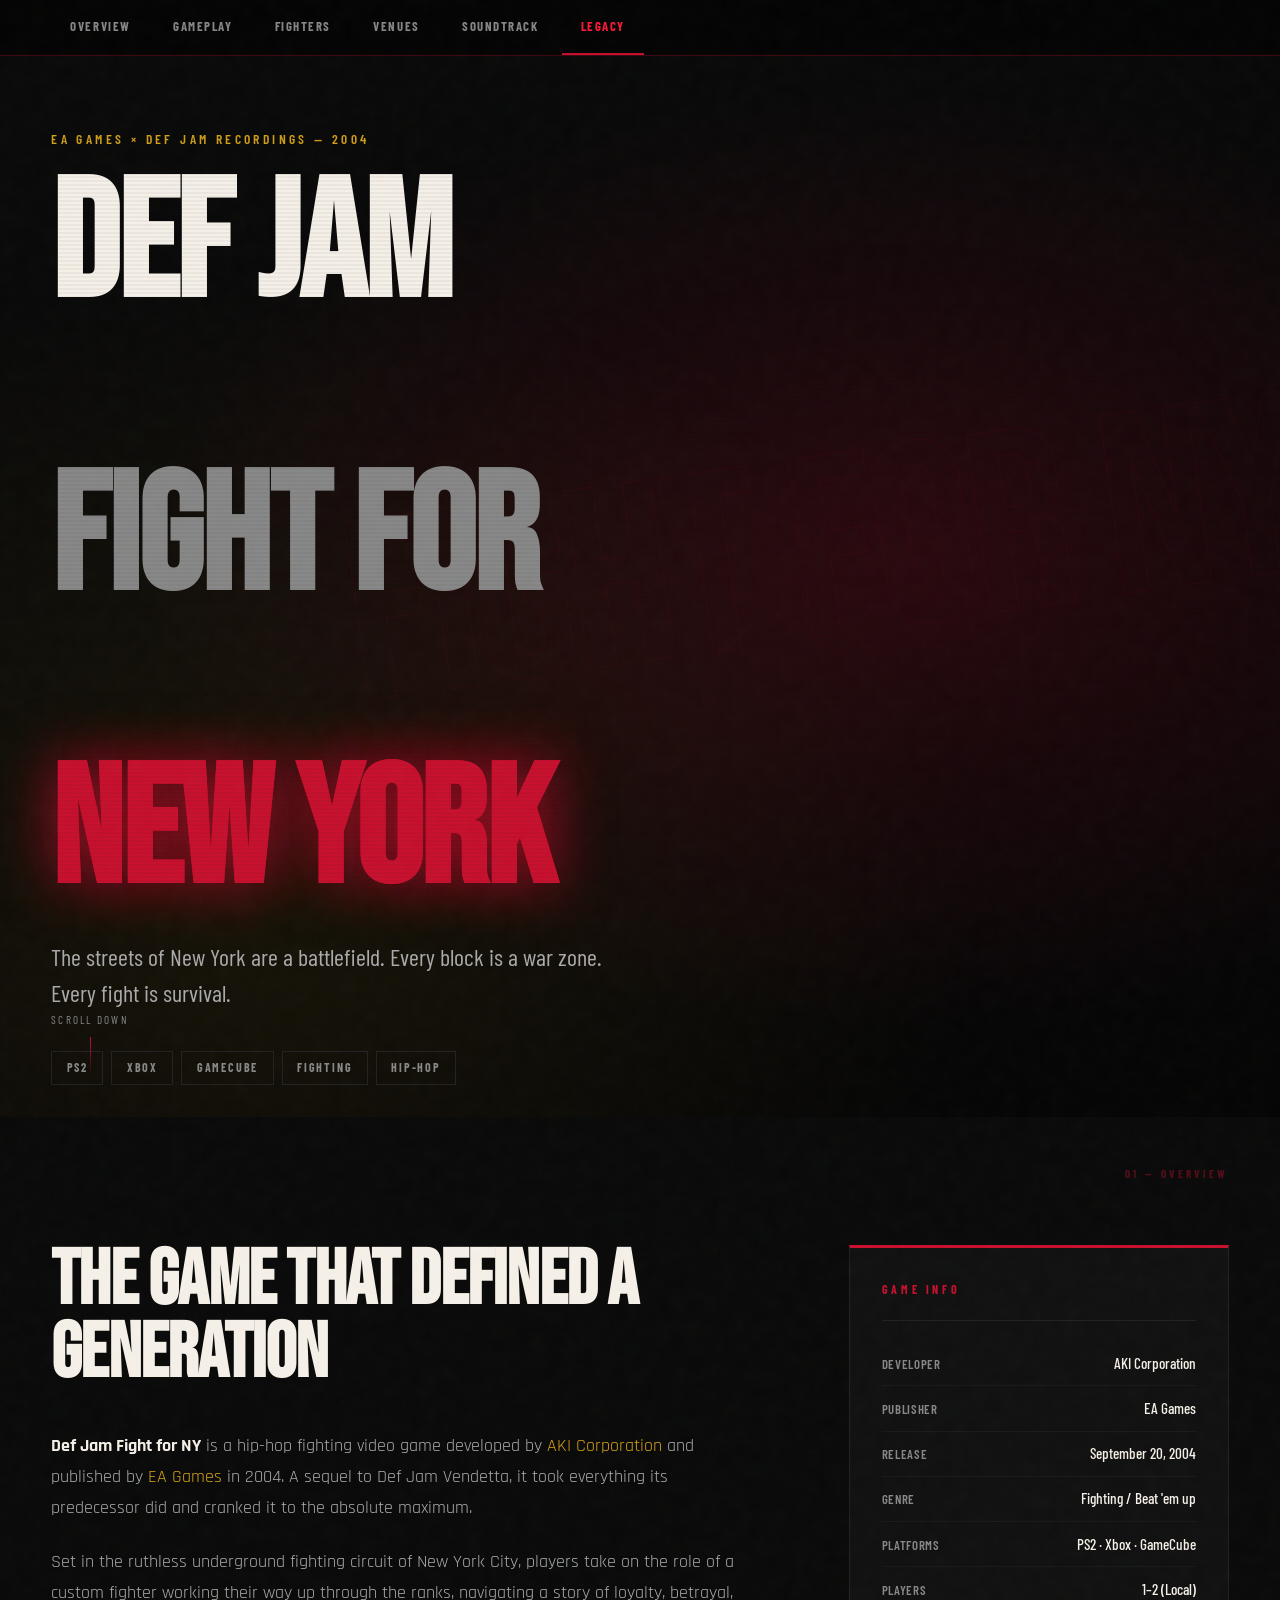
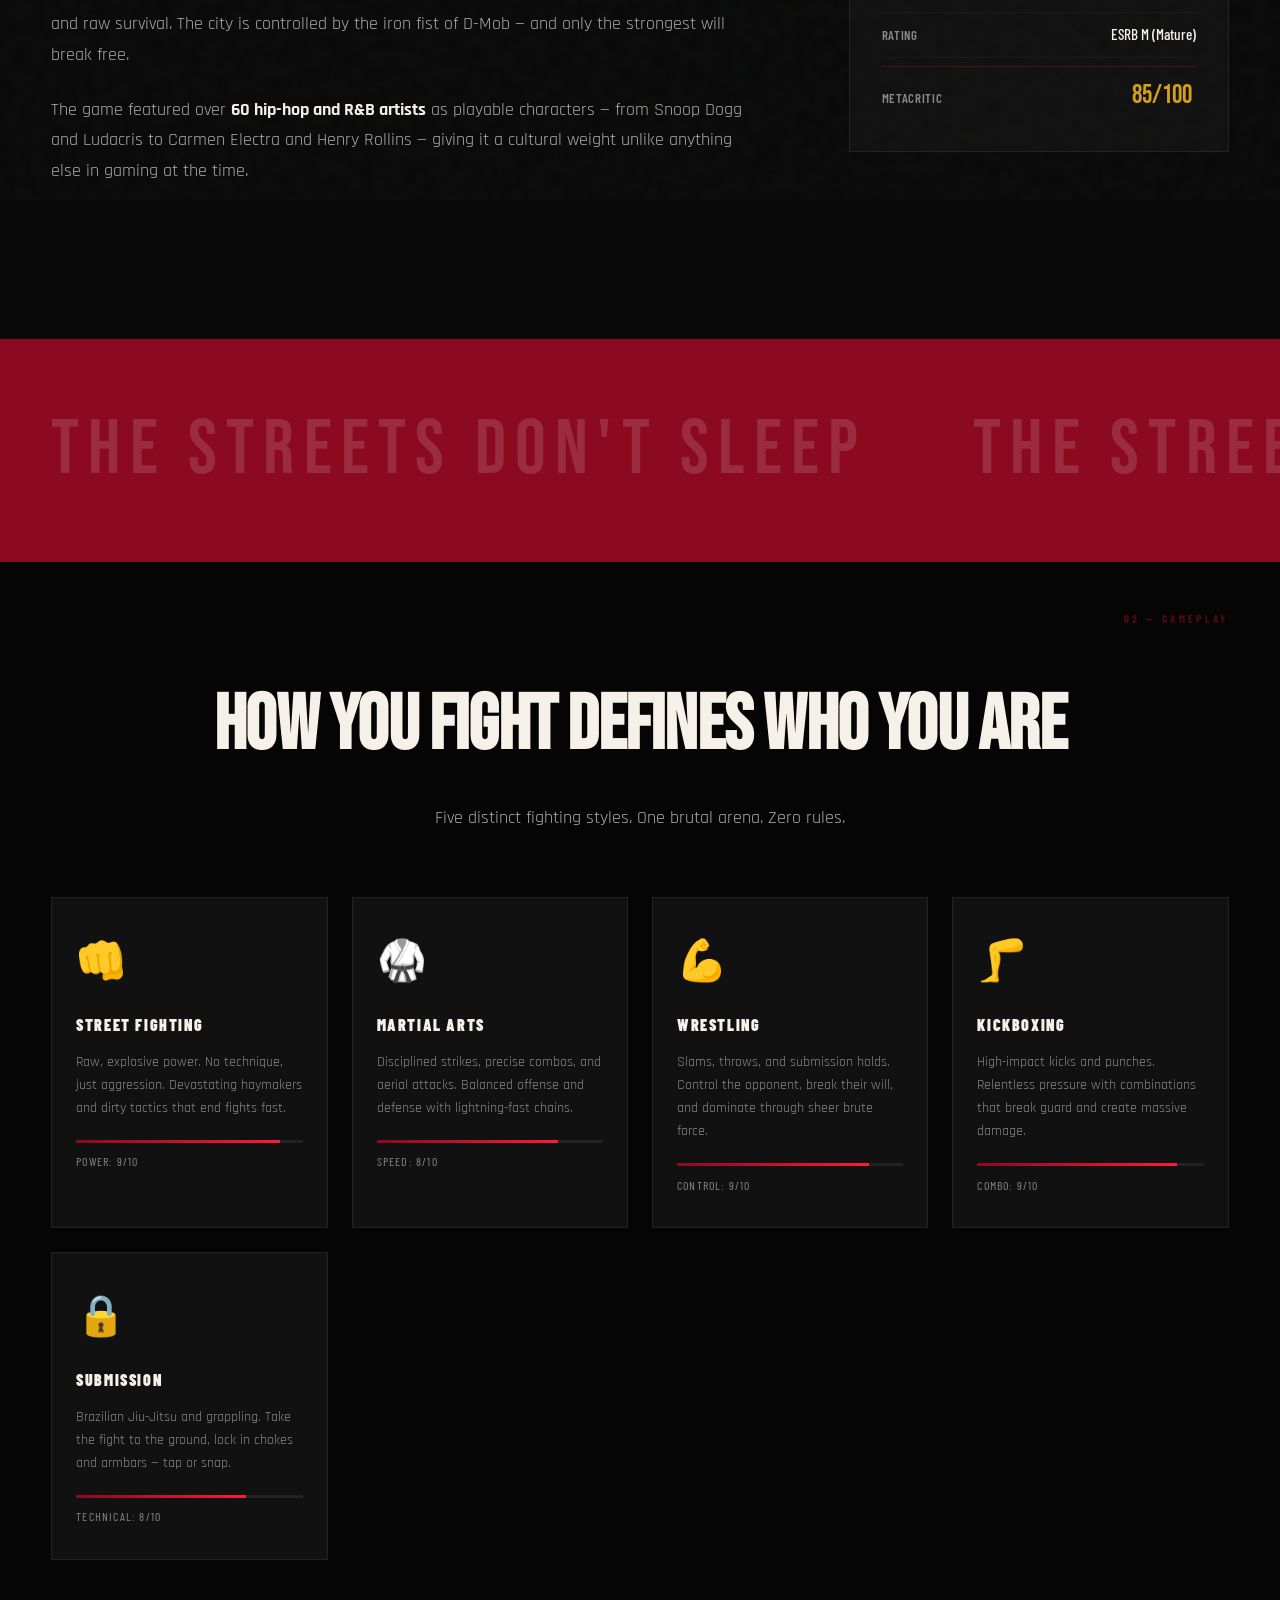
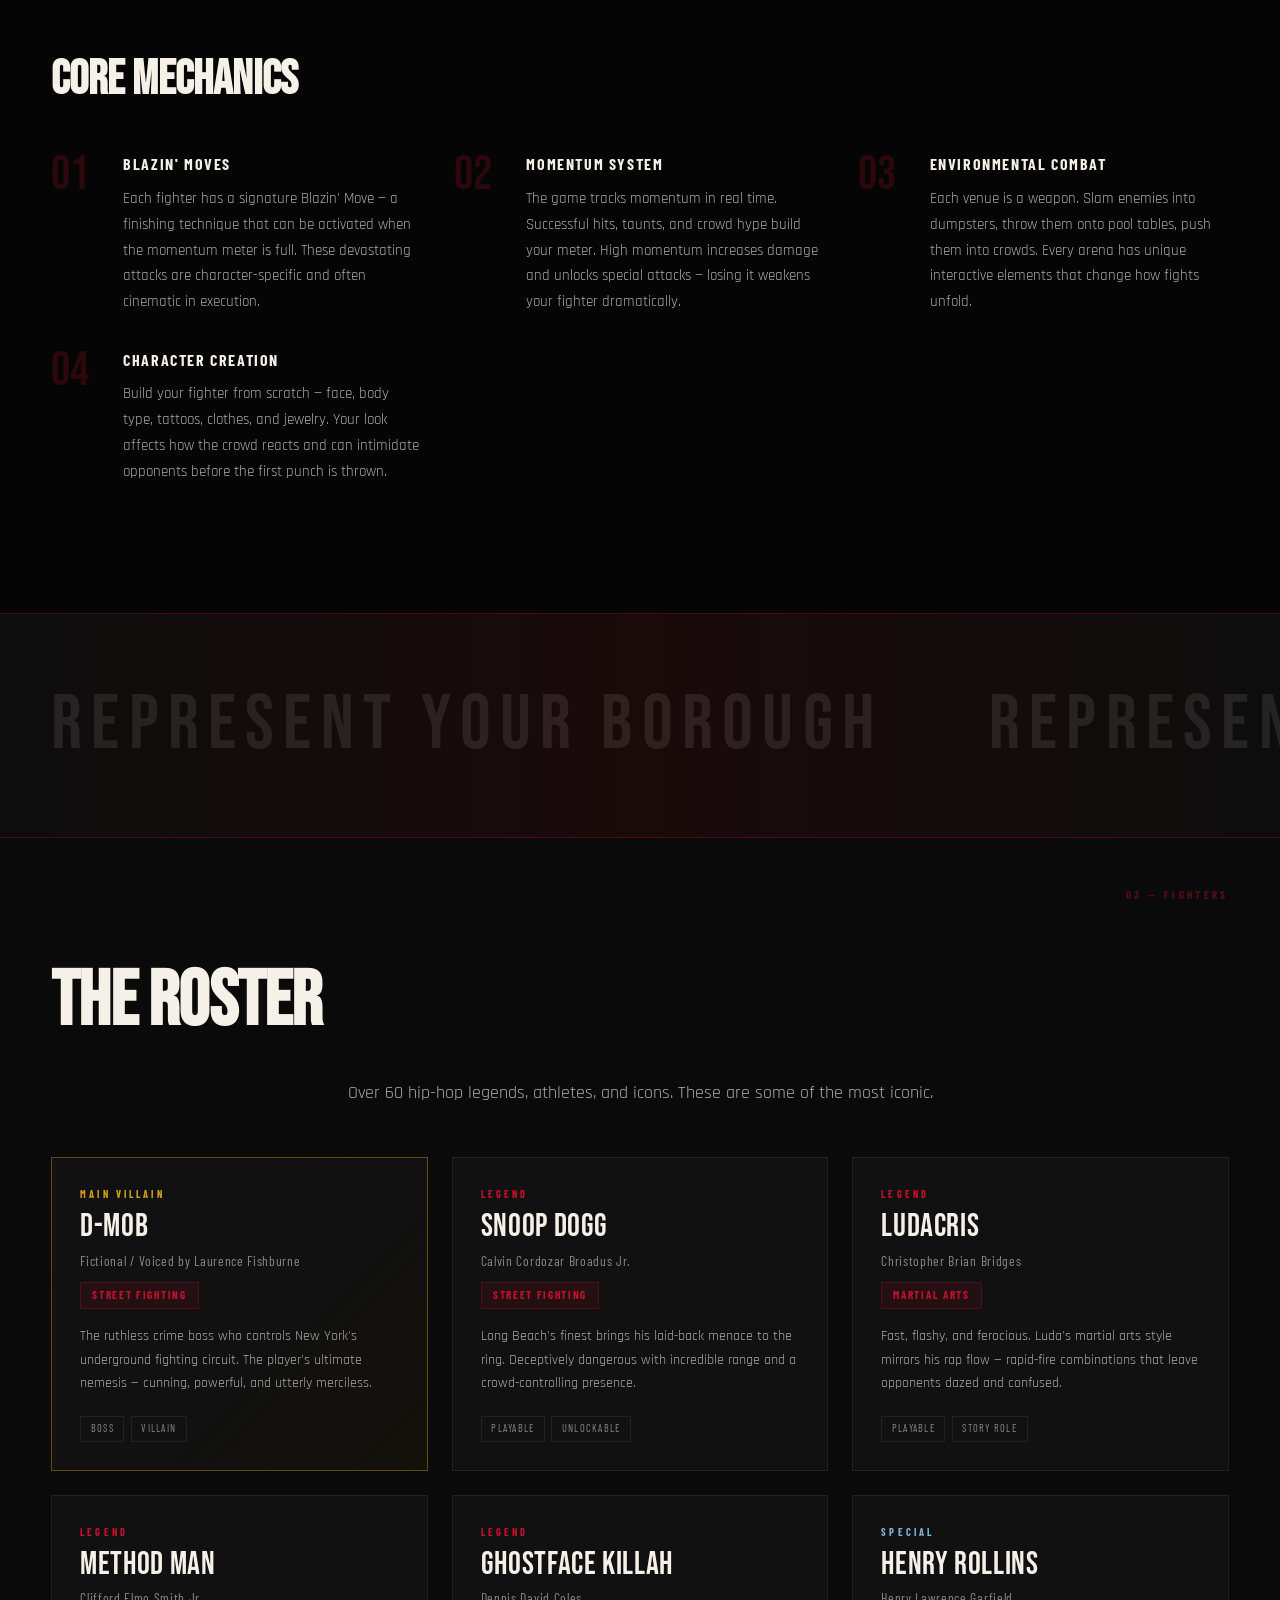
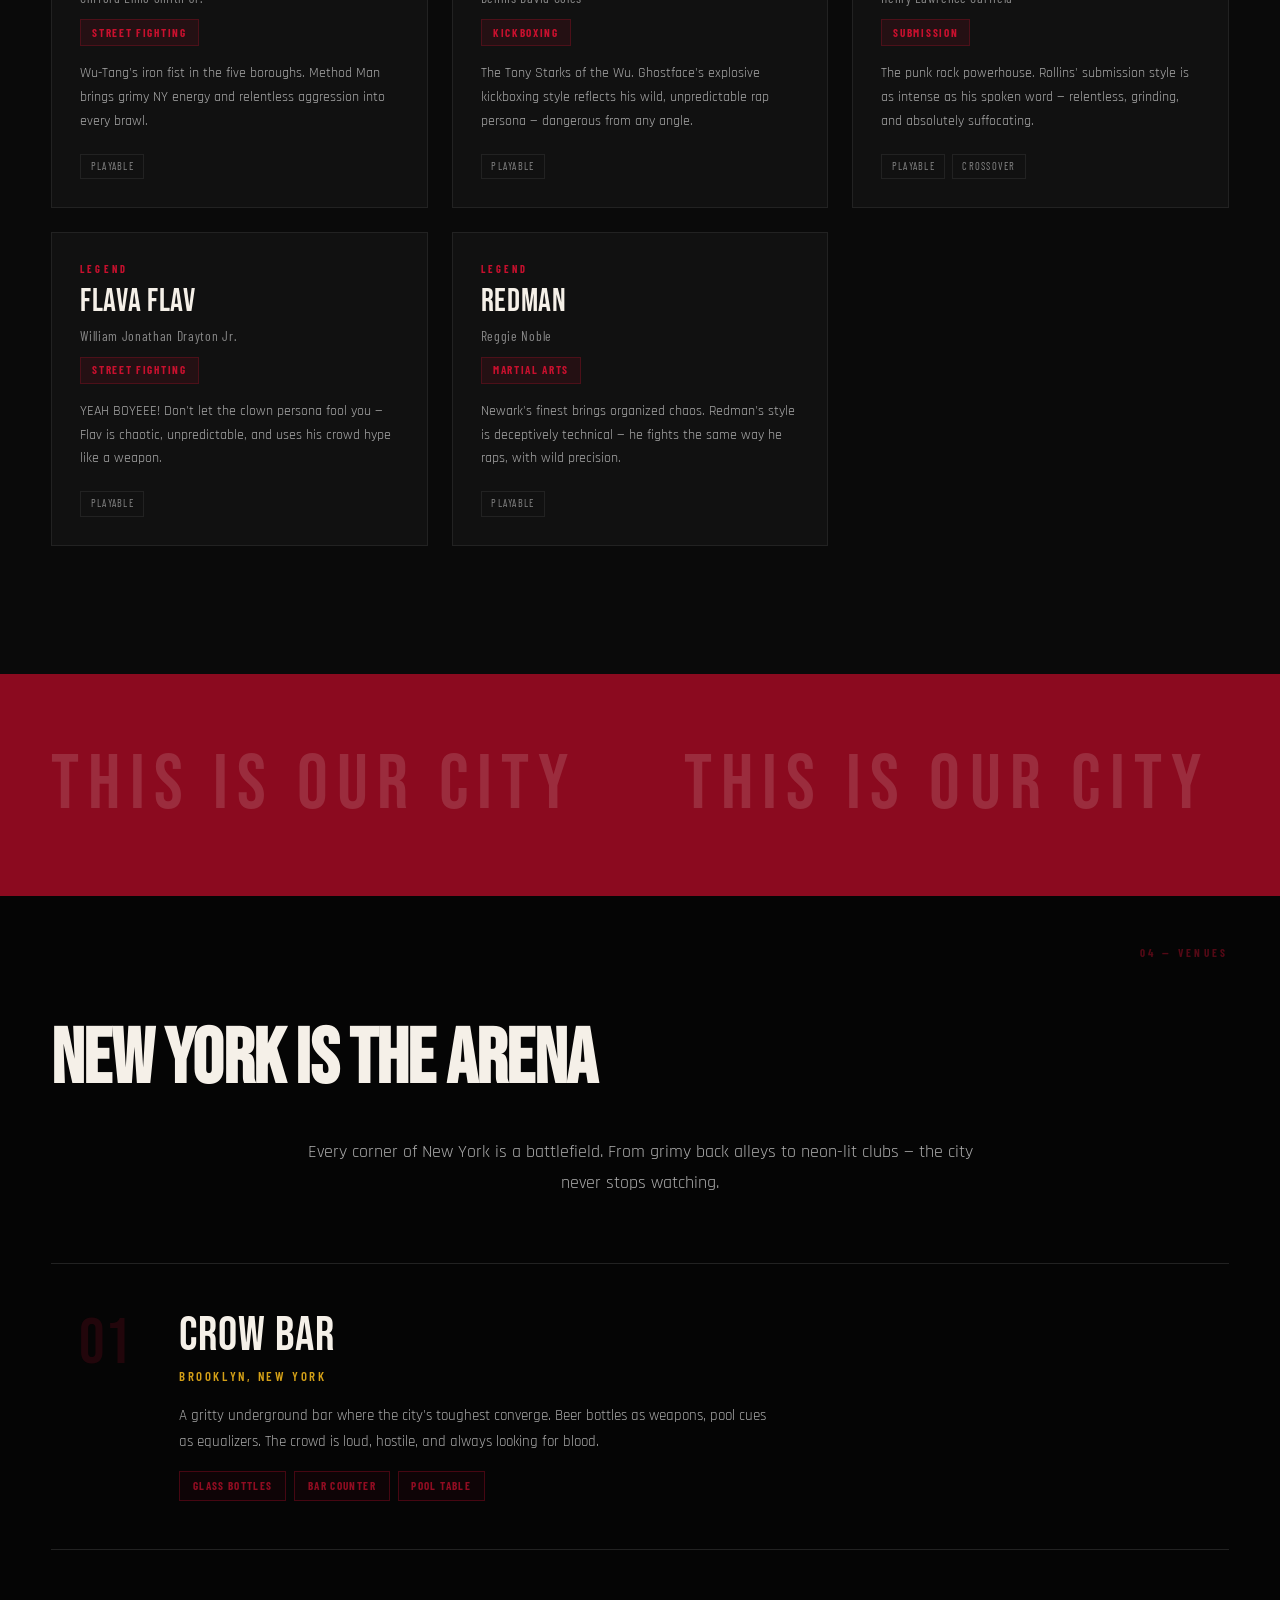
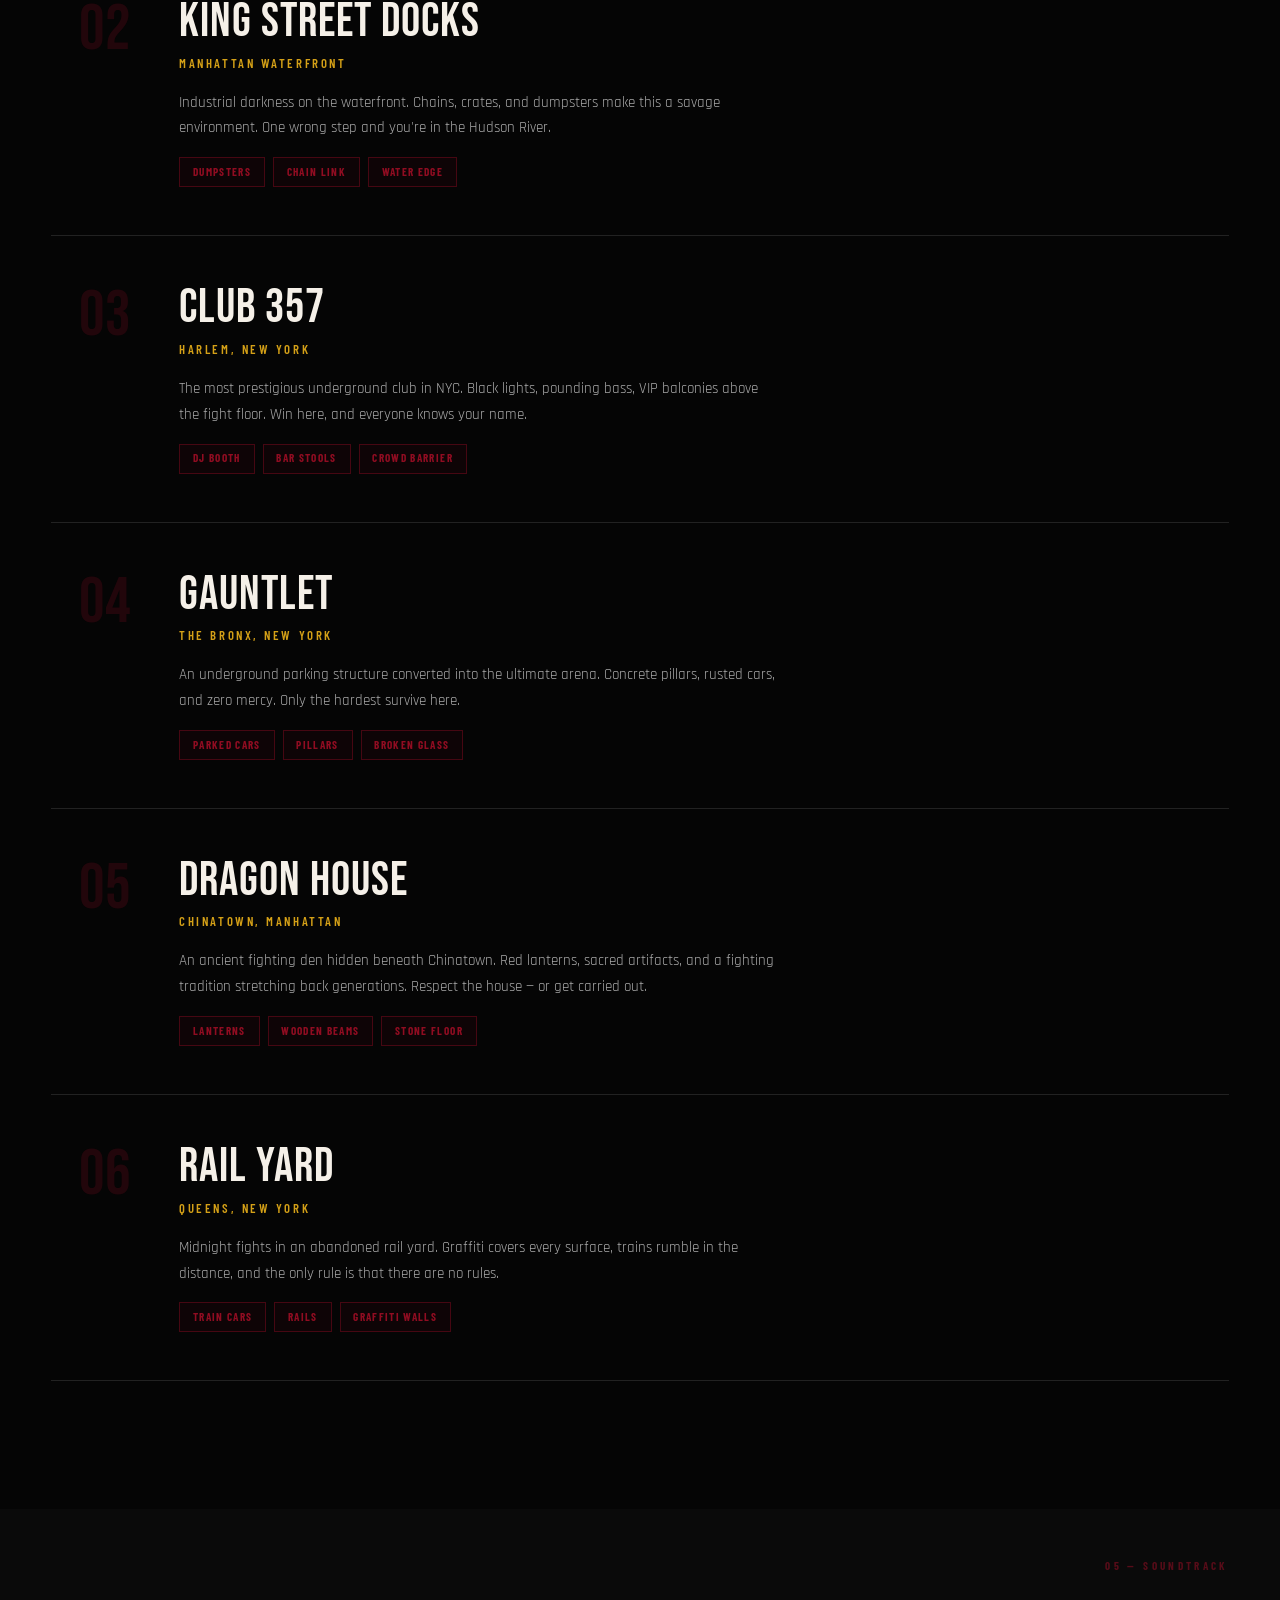
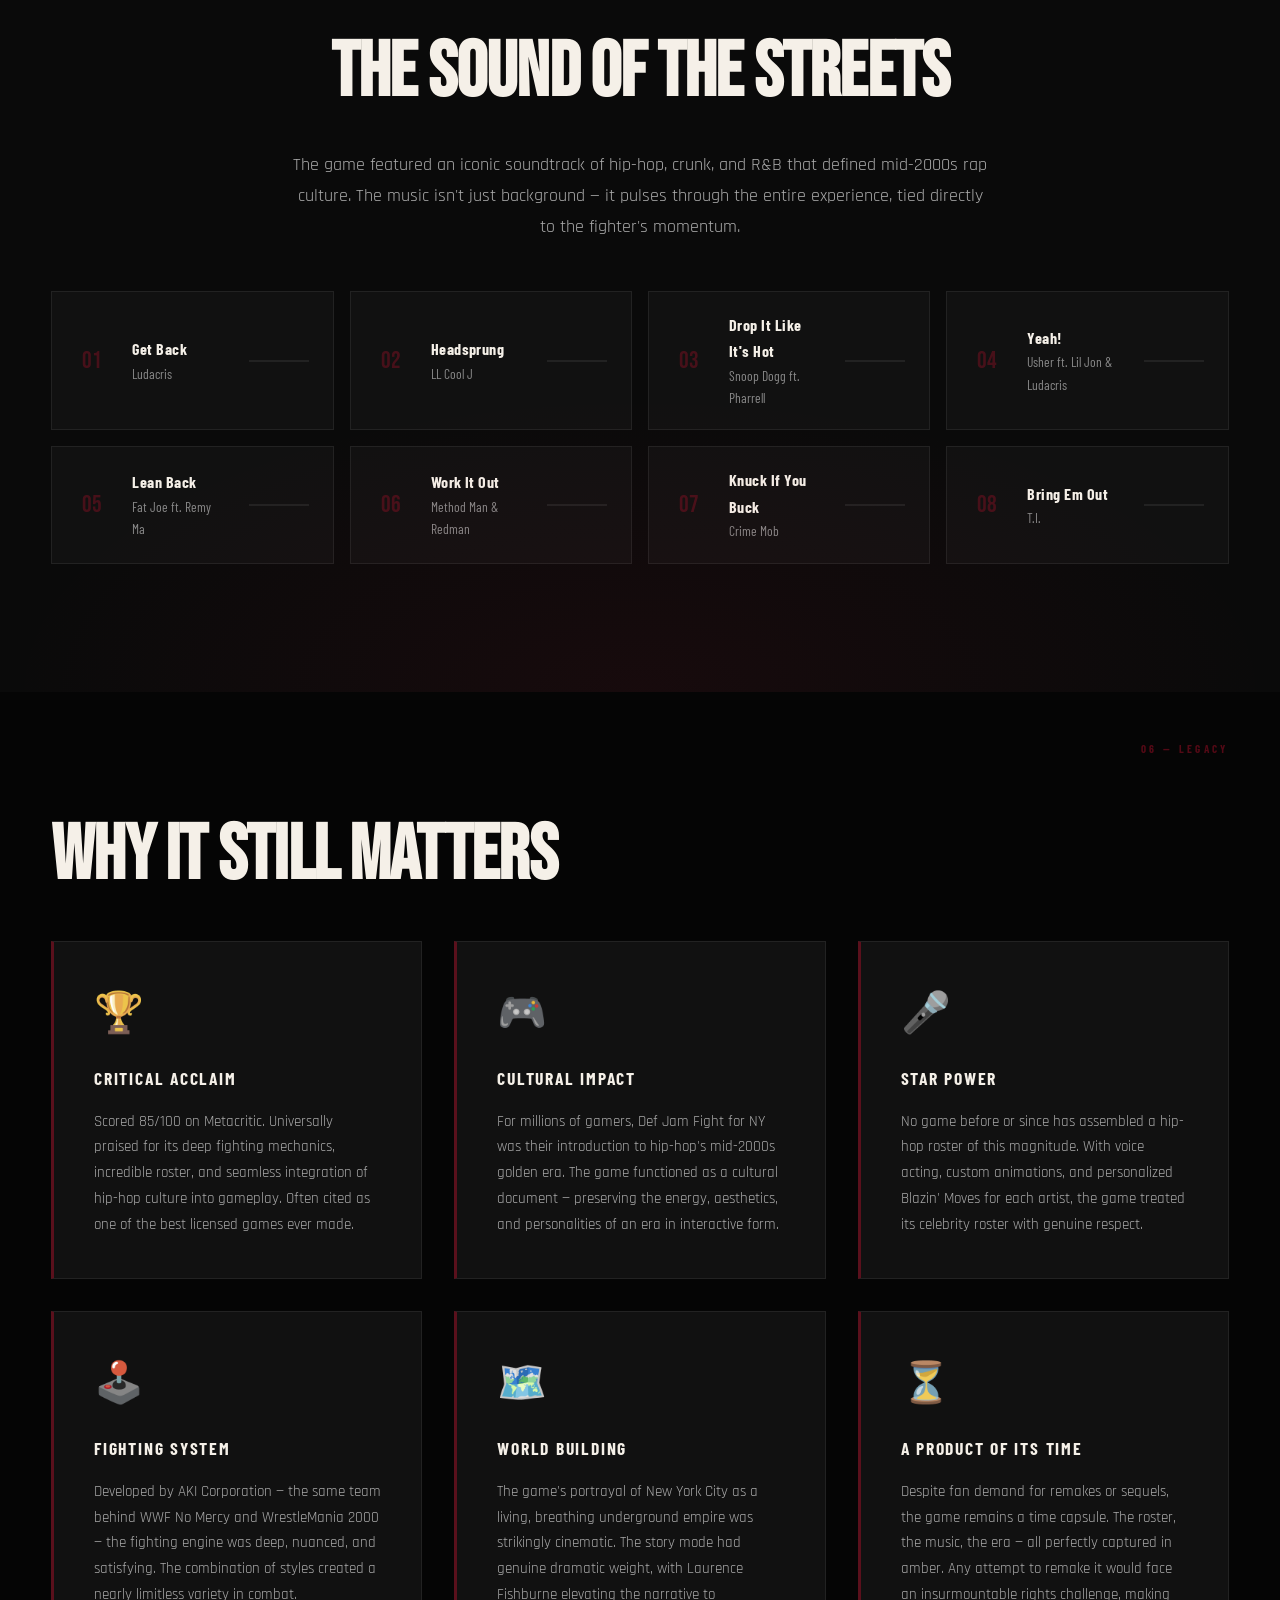
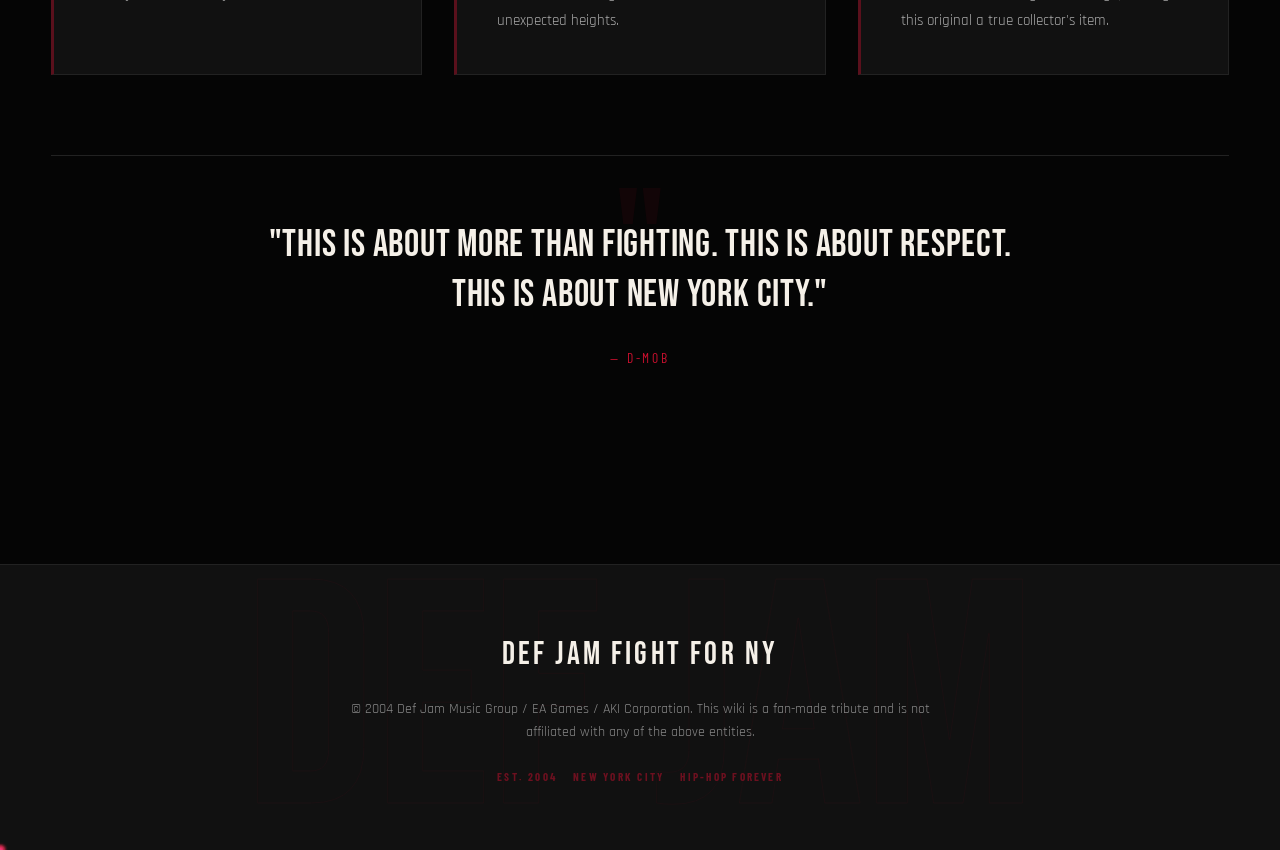
==== defjam-wiki/index.html @ baf563b0 "First Edition" ====
<!DOCTYPE html>
<html lang="en">
<head>
  <meta charset="UTF-8" />
  <meta name="viewport" content="width=device-width, initial-scale=1.0"/>
  <title>DEF JAM FIGHT FOR NY — WIKI</title>
  <link rel="preconnect" href="https://fonts.googleapis.com">
  <link href="https://fonts.googleapis.com/css2?family=Bebas+Neue&family=Barlow+Condensed:wght@400;600;700;900&family=Rajdhani:wght@400;500;600;700&display=swap" rel="stylesheet">
  <link rel="stylesheet" href="css/style.css" />
  <link rel="stylesheet" href="css/animations.css" />
</head>
<body>

  <!-- SCANLINES OVERLAY -->
  <div class="scanlines"></div>
  <!-- NOISE OVERLAY -->
  <div class="noise"></div>

  <!-- HEADER -->
  <header class="site-header">
    <div class="header-bg">
      <div class="header-graffiti">FIGHT FOR NY</div>
    </div>
    <nav class="nav-bar">
      <ul>
        <li><a href="#overview" class="nav-link">Overview</a></li>
        <li><a href="#gameplay" class="nav-link">Gameplay</a></li>
        <li><a href="#fighters" class="nav-link">Fighters</a></li>
        <li><a href="#venues" class="nav-link">Venues</a></li>
        <li><a href="#soundtrack" class="nav-link">Soundtrack</a></li>
        <li><a href="#legacy" class="nav-link">Legacy</a></li>
      </ul>
    </nav>
    <div class="hero-content">
      <div class="hero-eyebrow reveal-up">EA GAMES × DEF JAM RECORDINGS — 2004</div>
      <h1 class="hero-title reveal-up delay-1">
        <span class="title-def">DEF JAM</span><br>
        <span class="title-fight">FIGHT FOR</span><br>
        <span class="title-ny glitch" data-text="NEW YORK">NEW YORK</span>
      </h1>
      <p class="hero-sub reveal-up delay-2">The streets of New York are a battlefield. Every block is a war zone. Every fight is survival.</p>
      <div class="hero-tags reveal-up delay-3">
        <span class="tag">PS2</span>
        <span class="tag">XBOX</span>
        <span class="tag">GAMECUBE</span>
        <span class="tag">FIGHTING</span>
        <span class="tag">HIP-HOP</span>
      </div>
    </div>
    <div class="hero-scroll-hint">
      <span>SCROLL DOWN</span>
      <div class="scroll-arrow"></div>
    </div>
  </header>

  <main>

    <!-- OVERVIEW -->
    <section id="overview" class="section section-overview">
      <div class="section-label">01 — OVERVIEW</div>
      <div class="container">
        <div class="overview-grid">
          <div class="overview-text">
            <h2 class="section-title reveal-left">The Game That Defined a Generation</h2>
            <p class="body-text reveal-left delay-1">
              <strong>Def Jam Fight for NY</strong> is a hip-hop fighting video game developed by <em>AKI Corporation</em> and published by <em>EA Games</em> in 2004. A sequel to Def Jam Vendetta, it took everything its predecessor did and cranked it to the absolute maximum.
            </p>
            <p class="body-text reveal-left delay-2">
              Set in the ruthless underground fighting circuit of New York City, players take on the role of a custom fighter working their way up through the ranks, navigating a story of loyalty, betrayal, and raw survival. The city is controlled by the iron fist of D-Mob — and only the strongest will break free.
            </p>
            <p class="body-text reveal-left delay-3">
              The game featured over <strong>60 hip-hop and R&B artists</strong> as playable characters — from Snoop Dogg and Ludacris to Carmen Electra and Henry Rollins — giving it a cultural weight unlike anything else in gaming at the time.
            </p>
          </div>
          <div class="overview-card reveal-right">
            <div class="info-card">
              <div class="card-header">GAME INFO</div>
              <div class="info-row"><span class="info-label">Developer</span><span class="info-value">AKI Corporation</span></div>
              <div class="info-row"><span class="info-label">Publisher</span><span class="info-value">EA Games</span></div>
              <div class="info-row"><span class="info-label">Release</span><span class="info-value">September 20, 2004</span></div>
              <div class="info-row"><span class="info-label">Genre</span><span class="info-value">Fighting / Beat 'em up</span></div>
              <div class="info-row"><span class="info-label">Platforms</span><span class="info-value">PS2 · Xbox · GameCube</span></div>
              <div class="info-row"><span class="info-label">Players</span><span class="info-value">1–2 (Local)</span></div>
              <div class="info-row"><span class="info-label">Rating</span><span class="info-value">ESRB M (Mature)</span></div>
              <div class="info-row highlight"><span class="info-label">Metacritic</span><span class="info-value score">85/100</span></div>
            </div>
          </div>
        </div>
      </div>
    </section>

    <!-- DIVIDER -->
    <div class="section-divider">
      <div class="divider-text">THE STREETS DON'T SLEEP</div>
    </div>

    <!-- GAMEPLAY -->
    <section id="gameplay" class="section section-gameplay">
      <div class="section-label">02 — GAMEPLAY</div>
      <div class="container">
        <h2 class="section-title centered reveal-up">How You Fight Defines Who You Are</h2>
        <p class="body-text centered reveal-up delay-1">Five distinct fighting styles. One brutal arena. Zero rules.</p>

        <div class="styles-grid">
          <div class="style-card reveal-up delay-1" data-style="street">
            <div class="style-icon">👊</div>
            <div class="style-name">STREET FIGHTING</div>
            <div class="style-desc">Raw, explosive power. No technique, just aggression. Devastating haymakers and dirty tactics that end fights fast.</div>
            <div class="style-bar"><div class="style-fill" style="--fill: 90%"></div></div>
            <div class="style-stat">Power: 9/10</div>
          </div>
          <div class="style-card reveal-up delay-2" data-style="martial">
            <div class="style-icon">🥋</div>
            <div class="style-name">MARTIAL ARTS</div>
            <div class="style-desc">Disciplined strikes, precise combos, and aerial attacks. Balanced offense and defense with lightning-fast chains.</div>
            <div class="style-bar"><div class="style-fill" style="--fill: 80%"></div></div>
            <div class="style-stat">Speed: 8/10</div>
          </div>
          <div class="style-card reveal-up delay-3" data-style="wrestling">
            <div class="style-icon">💪</div>
            <div class="style-name">WRESTLING</div>
            <div class="style-desc">Slams, throws, and submission holds. Control the opponent, break their will, and dominate through sheer brute force.</div>
            <div class="style-bar"><div class="style-fill" style="--fill: 85%"></div></div>
            <div class="style-stat">Control: 9/10</div>
          </div>
          <div class="style-card reveal-up delay-1" data-style="kickboxing">
            <div class="style-icon">🦵</div>
            <div class="style-name">KICKBOXING</div>
            <div class="style-desc">High-impact kicks and punches. Relentless pressure with combinations that break guard and create massive damage.</div>
            <div class="style-bar"><div class="style-fill" style="--fill: 88%"></div></div>
            <div class="style-stat">Combo: 9/10</div>
          </div>
          <div class="style-card reveal-up delay-2" data-style="submission">
            <div class="style-icon">🔒</div>
            <div class="style-name">SUBMISSION</div>
            <div class="style-desc">Brazilian Jiu-Jitsu and grappling. Take the fight to the ground, lock in chokes and armbars — tap or snap.</div>
            <div class="style-bar"><div class="style-fill" style="--fill: 75%"></div></div>
            <div class="style-stat">Technical: 8/10</div>
          </div>
        </div>

        <div class="gameplay-features">
          <h3 class="sub-title reveal-up">Core Mechanics</h3>
          <div class="features-grid">
            <div class="feature-item reveal-left delay-1">
              <div class="feature-num">01</div>
              <div class="feature-content">
                <div class="feature-title">BLAZIN' MOVES</div>
                <p>Each fighter has a signature Blazin' Move — a finishing technique that can be activated when the momentum meter is full. These devastating attacks are character-specific and often cinematic in execution.</p>
              </div>
            </div>
            <div class="feature-item reveal-left delay-2">
              <div class="feature-num">02</div>
              <div class="feature-content">
                <div class="feature-title">MOMENTUM SYSTEM</div>
                <p>The game tracks momentum in real time. Successful hits, taunts, and crowd hype build your meter. High momentum increases damage and unlocks special attacks — losing it weakens your fighter dramatically.</p>
              </div>
            </div>
            <div class="feature-item reveal-left delay-3">
              <div class="feature-num">03</div>
              <div class="feature-content">
                <div class="feature-title">ENVIRONMENTAL COMBAT</div>
                <p>Each venue is a weapon. Slam enemies into dumpsters, throw them onto pool tables, push them into crowds. Every arena has unique interactive elements that change how fights unfold.</p>
              </div>
            </div>
            <div class="feature-item reveal-left delay-1">
              <div class="feature-num">04</div>
              <div class="feature-content">
                <div class="feature-title">CHARACTER CREATION</div>
                <p>Build your fighter from scratch — face, body type, tattoos, clothes, and jewelry. Your look affects how the crowd reacts and can intimidate opponents before the first punch is thrown.</p>
              </div>
            </div>
          </div>
        </div>
      </div>
    </section>

    <!-- DIVIDER -->
    <div class="section-divider alt">
      <div class="divider-text">REPRESENT YOUR BOROUGH</div>
    </div>

    <!-- FIGHTERS -->
    <section id="fighters" class="section section-fighters">
      <div class="section-label">03 — FIGHTERS</div>
      <div class="container">
        <h2 class="section-title reveal-up">The Roster</h2>
        <p class="body-text centered reveal-up delay-1">Over 60 hip-hop legends, athletes, and icons. These are some of the most iconic.</p>

        <div class="fighters-grid">

          <div class="fighter-card reveal-up delay-1" data-tier="boss">
            <div class="fighter-rank">MAIN VILLAIN</div>
            <div class="fighter-name">D-MOB</div>
            <div class="fighter-real">Fictional / Voiced by Laurence Fishburne</div>
            <div class="fighter-style">Street Fighting</div>
            <p class="fighter-bio">The ruthless crime boss who controls New York's underground fighting circuit. The player's ultimate nemesis — cunning, powerful, and utterly merciless.</p>
            <div class="fighter-tags"><span>Boss</span><span>Villain</span></div>
          </div>

          <div class="fighter-card reveal-up delay-2" data-tier="legend">
            <div class="fighter-rank">LEGEND</div>
            <div class="fighter-name">SNOOP DOGG</div>
            <div class="fighter-real">Calvin Cordozar Broadus Jr.</div>
            <div class="fighter-style">Street Fighting</div>
            <p class="fighter-bio">Long Beach's finest brings his laid-back menace to the ring. Deceptively dangerous with incredible range and a crowd-controlling presence.</p>
            <div class="fighter-tags"><span>Playable</span><span>Unlockable</span></div>
          </div>

          <div class="fighter-card reveal-up delay-3" data-tier="legend">
            <div class="fighter-rank">LEGEND</div>
            <div class="fighter-name">LUDACRIS</div>
            <div class="fighter-real">Christopher Brian Bridges</div>
            <div class="fighter-style">Martial Arts</div>
            <p class="fighter-bio">Fast, flashy, and ferocious. Luda's martial arts style mirrors his rap flow — rapid-fire combinations that leave opponents dazed and confused.</p>
            <div class="fighter-tags"><span>Playable</span><span>Story Role</span></div>
          </div>

          <div class="fighter-card reveal-up delay-1" data-tier="legend">
            <div class="fighter-rank">LEGEND</div>
            <div class="fighter-name">METHOD MAN</div>
            <div class="fighter-real">Clifford Elmo Smith Jr.</div>
            <div class="fighter-style">Street Fighting</div>
            <p class="fighter-bio">Wu-Tang's iron fist in the five boroughs. Method Man brings grimy NY energy and relentless aggression into every brawl.</p>
            <div class="fighter-tags"><span>Playable</span></div>
          </div>

          <div class="fighter-card reveal-up delay-2" data-tier="legend">
            <div class="fighter-rank">LEGEND</div>
            <div class="fighter-name">GHOSTFACE KILLAH</div>
            <div class="fighter-real">Dennis David Coles</div>
            <div class="fighter-style">Kickboxing</div>
            <p class="fighter-bio">The Tony Starks of the Wu. Ghostface's explosive kickboxing style reflects his wild, unpredictable rap persona — dangerous from any angle.</p>
            <div class="fighter-tags"><span>Playable</span></div>
          </div>

          <div class="fighter-card reveal-up delay-3" data-tier="special">
            <div class="fighter-rank">SPECIAL</div>
            <div class="fighter-name">HENRY ROLLINS</div>
            <div class="fighter-real">Henry Lawrence Garfield</div>
            <div class="fighter-style">Submission</div>
            <p class="fighter-bio">The punk rock powerhouse. Rollins' submission style is as intense as his spoken word — relentless, grinding, and absolutely suffocating.</p>
            <div class="fighter-tags"><span>Playable</span><span>Crossover</span></div>
          </div>

          <div class="fighter-card reveal-up delay-1" data-tier="legend">
            <div class="fighter-rank">LEGEND</div>
            <div class="fighter-name">FLAVA FLAV</div>
            <div class="fighter-real">William Jonathan Drayton Jr.</div>
            <div class="fighter-style">Street Fighting</div>
            <p class="fighter-bio">YEAH BOYEEE! Don't let the clown persona fool you — Flav is chaotic, unpredictable, and uses his crowd hype like a weapon.</p>
            <div class="fighter-tags"><span>Playable</span></div>
          </div>

          <div class="fighter-card reveal-up delay-2" data-tier="legend">
            <div class="fighter-rank">LEGEND</div>
            <div class="fighter-name">REDMAN</div>
            <div class="fighter-real">Reggie Noble</div>
            <div class="fighter-style">Martial Arts</div>
            <p class="fighter-bio">Newark's finest brings organized chaos. Redman's style is deceptively technical — he fights the same way he raps, with wild precision.</p>
            <div class="fighter-tags"><span>Playable</span></div>
          </div>

        </div>
      </div>
    </section>

    <!-- DIVIDER -->
    <div class="section-divider">
      <div class="divider-text">THIS IS OUR CITY</div>
    </div>

    <!-- VENUES -->
    <section id="venues" class="section section-venues">
      <div class="section-label">04 — VENUES</div>
      <div class="container">
        <h2 class="section-title reveal-up">New York Is the Arena</h2>
        <p class="body-text centered reveal-up delay-1">Every corner of New York is a battlefield. From grimy back alleys to neon-lit clubs — the city never stops watching.</p>

        <div class="venues-list">
          <div class="venue-item reveal-left delay-1">
            <div class="venue-number">01</div>
            <div class="venue-info">
              <div class="venue-name">CROW BAR</div>
              <div class="venue-location">Brooklyn, New York</div>
              <p class="venue-desc">A gritty underground bar where the city's toughest converge. Beer bottles as weapons, pool cues as equalizers. The crowd is loud, hostile, and always looking for blood.</p>
              <div class="venue-hazards"><span class="hazard">Glass Bottles</span><span class="hazard">Bar Counter</span><span class="hazard">Pool Table</span></div>
            </div>
          </div>
          <div class="venue-item reveal-right delay-2">
            <div class="venue-number">02</div>
            <div class="venue-info">
              <div class="venue-name">KING STREET DOCKS</div>
              <div class="venue-location">Manhattan Waterfront</div>
              <p class="venue-desc">Industrial darkness on the waterfront. Chains, crates, and dumpsters make this a savage environment. One wrong step and you're in the Hudson River.</p>
              <div class="venue-hazards"><span class="hazard">Dumpsters</span><span class="hazard">Chain Link</span><span class="hazard">Water Edge</span></div>
            </div>
          </div>
          <div class="venue-item reveal-left delay-3">
            <div class="venue-number">03</div>
            <div class="venue-info">
              <div class="venue-name">CLUB 357</div>
              <div class="venue-location">Harlem, New York</div>
              <p class="venue-desc">The most prestigious underground club in NYC. Black lights, pounding bass, VIP balconies above the fight floor. Win here, and everyone knows your name.</p>
              <div class="venue-hazards"><span class="hazard">DJ Booth</span><span class="hazard">Bar Stools</span><span class="hazard">Crowd Barrier</span></div>
            </div>
          </div>
          <div class="venue-item reveal-right delay-1">
            <div class="venue-number">04</div>
            <div class="venue-info">
              <div class="venue-name">GAUNTLET</div>
              <div class="venue-location">The Bronx, New York</div>
              <p class="venue-desc">An underground parking structure converted into the ultimate arena. Concrete pillars, rusted cars, and zero mercy. Only the hardest survive here.</p>
              <div class="venue-hazards"><span class="hazard">Parked Cars</span><span class="hazard">Pillars</span><span class="hazard">Broken Glass</span></div>
            </div>
          </div>
          <div class="venue-item reveal-left delay-2">
            <div class="venue-number">05</div>
            <div class="venue-info">
              <div class="venue-name">DRAGON HOUSE</div>
              <div class="venue-location">Chinatown, Manhattan</div>
              <p class="venue-desc">An ancient fighting den hidden beneath Chinatown. Red lanterns, sacred artifacts, and a fighting tradition stretching back generations. Respect the house — or get carried out.</p>
              <div class="venue-hazards"><span class="hazard">Lanterns</span><span class="hazard">Wooden Beams</span><span class="hazard">Stone Floor</span></div>
            </div>
          </div>
          <div class="venue-item reveal-right delay-3">
            <div class="venue-number">06</div>
            <div class="venue-info">
              <div class="venue-name">RAIL YARD</div>
              <div class="venue-location">Queens, New York</div>
              <p class="venue-desc">Midnight fights in an abandoned rail yard. Graffiti covers every surface, trains rumble in the distance, and the only rule is that there are no rules.</p>
              <div class="venue-hazards"><span class="hazard">Train Cars</span><span class="hazard">Rails</span><span class="hazard">Graffiti Walls</span></div>
            </div>
          </div>
        </div>
      </div>
    </section>

    <!-- SOUNDTRACK -->
    <section id="soundtrack" class="section section-soundtrack">
      <div class="section-label">05 — SOUNDTRACK</div>
      <div class="container">
        <h2 class="section-title centered reveal-up">The Sound of the Streets</h2>
        <p class="body-text centered reveal-up delay-1">
          The game featured an iconic soundtrack of hip-hop, crunk, and R&B that defined mid-2000s rap culture. The music isn't just background — it pulses through the entire experience, tied directly to the fighter's momentum.
        </p>

        <div class="soundtrack-grid">
          <div class="track-card reveal-up delay-1">
            <div class="track-num">01</div>
            <div class="track-info">
              <div class="track-title">Get Back</div>
              <div class="track-artist">Ludacris</div>
            </div>
            <div class="track-bar"><div class="track-fill"></div></div>
          </div>
          <div class="track-card reveal-up delay-2">
            <div class="track-num">02</div>
            <div class="track-info">
              <div class="track-title">Headsprung</div>
              <div class="track-artist">LL Cool J</div>
            </div>
            <div class="track-bar"><div class="track-fill"></div></div>
          </div>
          <div class="track-card reveal-up delay-3">
            <div class="track-num">03</div>
            <div class="track-info">
              <div class="track-title">Drop It Like It's Hot</div>
              <div class="track-artist">Snoop Dogg ft. Pharrell</div>
            </div>
            <div class="track-bar"><div class="track-fill"></div></div>
          </div>
          <div class="track-card reveal-up delay-1">
            <div class="track-num">04</div>
            <div class="track-info">
              <div class="track-title">Yeah!</div>
              <div class="track-artist">Usher ft. Lil Jon & Ludacris</div>
            </div>
            <div class="track-bar"><div class="track-fill"></div></div>
          </div>
          <div class="track-card reveal-up delay-2">
            <div class="track-num">05</div>
            <div class="track-info">
              <div class="track-title">Lean Back</div>
              <div class="track-artist">Fat Joe ft. Remy Ma</div>
            </div>
            <div class="track-bar"><div class="track-fill"></div></div>
          </div>
          <div class="track-card reveal-up delay-3">
            <div class="track-num">06</div>
            <div class="track-info">
              <div class="track-title">Work It Out</div>
              <div class="track-artist">Method Man & Redman</div>
            </div>
            <div class="track-bar"><div class="track-fill"></div></div>
          </div>
          <div class="track-card reveal-up delay-1">
            <div class="track-num">07</div>
            <div class="track-info">
              <div class="track-title">Knuck If You Buck</div>
              <div class="track-artist">Crime Mob</div>
            </div>
            <div class="track-bar"><div class="track-fill"></div></div>
          </div>
          <div class="track-card reveal-up delay-2">
            <div class="track-num">08</div>
            <div class="track-info">
              <div class="track-title">Bring Em Out</div>
              <div class="track-artist">T.I.</div>
            </div>
            <div class="track-bar"><div class="track-fill"></div></div>
          </div>
        </div>
      </div>
    </section>

    <!-- LEGACY -->
    <section id="legacy" class="section section-legacy">
      <div class="section-label">06 — LEGACY</div>
      <div class="container">
        <h2 class="section-title reveal-up">Why It Still Matters</h2>

        <div class="legacy-grid">
          <div class="legacy-block reveal-up delay-1">
            <div class="legacy-icon">🏆</div>
            <div class="legacy-title">Critical Acclaim</div>
            <p>Scored 85/100 on Metacritic. Universally praised for its deep fighting mechanics, incredible roster, and seamless integration of hip-hop culture into gameplay. Often cited as one of the best licensed games ever made.</p>
          </div>
          <div class="legacy-block reveal-up delay-2">
            <div class="legacy-icon">🎮</div>
            <div class="legacy-title">Cultural Impact</div>
            <p>For millions of gamers, Def Jam Fight for NY was their introduction to hip-hop's mid-2000s golden era. The game functioned as a cultural document — preserving the energy, aesthetics, and personalities of an era in interactive form.</p>
          </div>
          <div class="legacy-block reveal-up delay-3">
            <div class="legacy-icon">🎤</div>
            <div class="legacy-title">Star Power</div>
            <p>No game before or since has assembled a hip-hop roster of this magnitude. With voice acting, custom animations, and personalized Blazin' Moves for each artist, the game treated its celebrity roster with genuine respect.</p>
          </div>
          <div class="legacy-block reveal-up delay-1">
            <div class="legacy-icon">🕹️</div>
            <div class="legacy-title">Fighting System</div>
            <p>Developed by AKI Corporation — the same team behind WWF No Mercy and WrestleMania 2000 — the fighting engine was deep, nuanced, and satisfying. The combination of styles created a nearly limitless variety in combat.</p>
          </div>
          <div class="legacy-block reveal-up delay-2">
            <div class="legacy-icon">🗺️</div>
            <div class="legacy-title">World Building</div>
            <p>The game's portrayal of New York City as a living, breathing underground empire was strikingly cinematic. The story mode had genuine dramatic weight, with Laurence Fishburne elevating the narrative to unexpected heights.</p>
          </div>
          <div class="legacy-block reveal-up delay-3">
            <div class="legacy-icon">⏳</div>
            <div class="legacy-title">A Product of Its Time</div>
            <p>Despite fan demand for remakes or sequels, the game remains a time capsule. The roster, the music, the era — all perfectly captured in amber. Any attempt to remake it would face an insurmountable rights challenge, making this original a true collector's item.</p>
          </div>
        </div>

        <div class="closing-quote reveal-up">
          <blockquote>
            "This is about more than fighting. This is about respect. This is about New York City."
          </blockquote>
          <cite>— D-Mob</cite>
        </div>
      </div>
    </section>

  </main>

  <footer class="site-footer">
    <div class="footer-bg-text">DEF JAM</div>
    <div class="footer-content">
      <div class="footer-logo">DEF JAM FIGHT FOR NY</div>
      <p class="footer-copy">© 2004 Def Jam Music Group / EA Games / AKI Corporation. This wiki is a fan-made tribute and is not affiliated with any of the above entities.</p>
      <div class="footer-tags">
        <span>EST. 2004</span>
        <span>NEW YORK CITY</span>
        <span>HIP-HOP FOREVER</span>
      </div>
    </div>
  </footer>

  <script src="js/main.js"></script>
</body>
</html>
---- defjam-wiki/css/style.css ----
/* ============================================================
   DEF JAM FIGHT FOR NY — WIKI CSS
   Dark Street / Hip-Hop Brutalist Aesthetic
   ============================================================ */

:root {
  --black: #050505;
  --deep: #0a0a0a;
  --surface: #111111;
  --surface-2: #1a1a1a;
  --border: #222222;
  --red: #c8102e;
  --red-hot: #ff1a3a;
  --red-dark: #8b0a1f;
  --gold: #d4a017;
  --gold-light: #f0c040;
  --white: #f5f0e8;
  --grey: #888888;
  --grey-light: #aaaaaa;
  --text: #e8e0d0;
  --font-display: 'Bebas Neue', sans-serif;
  --font-body: 'Rajdhani', sans-serif;
  --font-condensed: 'Barlow Condensed', sans-serif;
}

*, *::before, *::after { box-sizing: border-box; margin: 0; padding: 0; }

html { scroll-behavior: smooth; }

body {
  background: var(--black);
  color: var(--text);
  font-family: var(--font-body);
  font-size: 17px;
  line-height: 1.65;
  overflow-x: hidden;
  cursor: crosshair;
}

/* SCANLINES */
.scanlines {
  pointer-events: none;
  position: fixed;
  inset: 0;
  z-index: 9999;
  background: repeating-linear-gradient(
    0deg,
    transparent,
    transparent 2px,
    rgba(0,0,0,0.04) 2px,
    rgba(0,0,0,0.04) 4px
  );
  mix-blend-mode: multiply;
}

/* NOISE */
.noise {
  pointer-events: none;
  position: fixed;
  inset: -200%;
  z-index: 9998;
  width: 400%;
  height: 400%;
  opacity: 0.025;
  background-image: url("data:image/svg+xml,%3Csvg viewBox='0 0 256 256' xmlns='http://www.w3.org/2000/svg'%3E%3Cfilter id='noise'%3E%3CfeTurbulence type='fractalNoise' baseFrequency='0.9' numOctaves='4' stitchTiles='stitch'/%3E%3C/filter%3E%3Crect width='100%25' height='100%25' filter='url(%23noise)'/%3E%3C/svg%3E");
  animation: noiseAnim 0.5s steps(2) infinite;
}

/* ============================================================ HEADER */

.site-header {
  position: relative;
  min-height: 100vh;
  display: flex;
  flex-direction: column;
  justify-content: center;
  align-items: flex-start;
  overflow: hidden;
  padding: 2rem 4vw;
}

.header-bg {
  position: absolute;
  inset: 0;
  background:
    radial-gradient(ellipse at 70% 50%, rgba(200,16,46,0.18) 0%, transparent 60%),
    radial-gradient(ellipse at 20% 80%, rgba(212,160,23,0.08) 0%, transparent 50%),
    linear-gradient(160deg, #0a0a0a 0%, #050505 100%);
  z-index: 0;
}

.header-graffiti {
  position: absolute;
  top: 50%;
  right: -2%;
  transform: translateY(-50%) rotate(-8deg);
  font-family: var(--font-display);
  font-size: clamp(8rem, 20vw, 22rem);
  color: transparent;
  -webkit-text-stroke: 1px rgba(200,16,46,0.08);
  letter-spacing: -0.02em;
  line-height: 1;
  pointer-events: none;
  user-select: none;
  white-space: nowrap;
  z-index: 0;
}

.nav-bar {
  position: fixed;
  top: 0;
  left: 0;
  right: 0;
  z-index: 100;
  background: rgba(5,5,5,0.92);
  backdrop-filter: blur(16px);
  border-bottom: 1px solid rgba(200,16,46,0.3);
  padding: 0 4vw;
}

.nav-bar ul {
  list-style: none;
  display: flex;
  gap: 0.25rem;
  padding: 0;
  overflow-x: auto;
}

.nav-link {
  display: block;
  padding: 1rem 1.2rem;
  font-family: var(--font-condensed);
  font-weight: 700;
  font-size: 0.8rem;
  letter-spacing: 0.12em;
  text-transform: uppercase;
  color: var(--grey);
  text-decoration: none;
  transition: color 0.2s, background 0.2s;
  white-space: nowrap;
}

.nav-link:hover {
  color: var(--red-hot);
  background: rgba(200,16,46,0.08);
}

.hero-content {
  position: relative;
  z-index: 2;
  padding-top: 6rem;
  max-width: 900px;
}

.hero-eyebrow {
  font-family: var(--font-condensed);
  font-weight: 600;
  font-size: 0.85rem;
  letter-spacing: 0.25em;
  color: var(--gold);
  text-transform: uppercase;
  margin-bottom: 1.5rem;
  opacity: 0;
}

.hero-title {
  font-family: var(--font-display);
  font-size: clamp(4rem, 13vw, 12rem);
  line-height: 0.88;
  letter-spacing: -0.01em;
  text-transform: uppercase;
  margin-bottom: 2rem;
}

.title-def {
  display: block;
  color: var(--white);
}

.title-fight {
  display: block;
  color: var(--grey);
}

.title-ny {
  display: block;
  color: var(--red);
  text-shadow: 0 0 60px rgba(200,16,46,0.5);
}

.hero-sub {
  font-family: var(--font-condensed);
  font-size: clamp(1.1rem, 2.5vw, 1.5rem);
  color: var(--grey-light);
  max-width: 600px;
  line-height: 1.5;
  margin-bottom: 2.5rem;
  opacity: 0;
}

.hero-tags {
  display: flex;
  flex-wrap: wrap;
  gap: 0.5rem;
  opacity: 0;
}

.tag {
  font-family: var(--font-condensed);
  font-weight: 700;
  font-size: 0.75rem;
  letter-spacing: 0.15em;
  text-transform: uppercase;
  padding: 0.4rem 0.9rem;
  border: 1px solid var(--border);
  color: var(--grey);
  transition: border-color 0.2s, color 0.2s, background 0.2s;
}

.tag:hover {
  border-color: var(--red);
  color: var(--red);
  background: rgba(200,16,46,0.07);
}

.hero-scroll-hint {
  position: absolute;
  bottom: 2.5rem;
  left: 4vw;
  z-index: 2;
  display: flex;
  flex-direction: column;
  align-items: center;
  gap: 0.5rem;
  font-family: var(--font-condensed);
  font-size: 0.7rem;
  letter-spacing: 0.2em;
  color: var(--grey);
  text-transform: uppercase;
  animation: fadeIn 1s 2.5s both;
}

.scroll-arrow {
  width: 1px;
  height: 40px;
  background: linear-gradient(to bottom, var(--red), transparent);
  animation: scrollPulse 1.5s ease-in-out infinite;
}

/* ============================================================ SECTIONS */

.section {
  padding: 8rem 4vw;
  position: relative;
  overflow: hidden;
}

.section-label {
  position: absolute;
  top: 3rem;
  right: 4vw;
  font-family: var(--font-condensed);
  font-weight: 700;
  font-size: 0.7rem;
  letter-spacing: 0.3em;
  text-transform: uppercase;
  color: rgba(200,16,46,0.4);
}

.container {
  max-width: 1200px;
  margin: 0 auto;
}

.section-title {
  font-family: var(--font-display);
  font-size: clamp(2.5rem, 6vw, 5.5rem);
  line-height: 0.95;
  text-transform: uppercase;
  letter-spacing: -0.01em;
  color: var(--white);
  margin-bottom: 2.5rem;
}

.section-title.centered { text-align: center; }

.sub-title {
  font-family: var(--font-display);
  font-size: clamp(1.8rem, 4vw, 3rem);
  text-transform: uppercase;
  color: var(--white);
  margin-bottom: 2rem;
}

.body-text {
  font-family: var(--font-body);
  font-size: 1.1rem;
  color: var(--grey-light);
  line-height: 1.75;
  margin-bottom: 1.5rem;
  max-width: 700px;
}

.body-text.centered { text-align: center; margin: 0 auto 1.5rem; }
.body-text strong { color: var(--white); }
.body-text em { color: var(--gold); font-style: normal; }

/* SECTION DIVIDER */
.section-divider {
  padding: 3rem 4vw;
  background: var(--red-dark);
  overflow: hidden;
  position: relative;
}

.section-divider.alt {
  background: linear-gradient(90deg, #0d0d0d 0%, #1a0a0a 50%, #0d0d0d 100%);
  border-top: 1px solid rgba(200,16,46,0.3);
  border-bottom: 1px solid rgba(200,16,46,0.3);
}

.divider-text {
  font-family: var(--font-display);
  font-size: clamp(2rem, 6vw, 5rem);
  letter-spacing: 0.12em;
  text-transform: uppercase;
  color: rgba(245,240,232,0.1);
  white-space: nowrap;
  animation: marquee 12s linear infinite;
}

.section-divider:not(.alt) .divider-text {
  color: rgba(245,240,232,0.15);
}

/* ============================================================ OVERVIEW */

.section-overview {
  background: var(--deep);
}

.overview-grid {
  display: grid;
  grid-template-columns: 1fr 380px;
  gap: 5rem;
  align-items: start;
}

.info-card {
  background: var(--surface);
  border: 1px solid var(--border);
  border-top: 3px solid var(--red);
  padding: 2rem;
  position: sticky;
  top: 6rem;
}

.card-header {
  font-family: var(--font-condensed);
  font-weight: 700;
  font-size: 0.75rem;
  letter-spacing: 0.3em;
  text-transform: uppercase;
  color: var(--red);
  padding-bottom: 1.25rem;
  margin-bottom: 1.25rem;
  border-bottom: 1px solid var(--border);
}

.info-row {
  display: flex;
  justify-content: space-between;
  align-items: baseline;
  gap: 1rem;
  padding: 0.6rem 0;
  border-bottom: 1px solid rgba(255,255,255,0.04);
  font-family: var(--font-condensed);
  font-size: 0.95rem;
}

.info-label {
  color: var(--grey);
  font-weight: 600;
  flex-shrink: 0;
  letter-spacing: 0.05em;
  text-transform: uppercase;
  font-size: 0.8rem;
}

.info-value {
  color: var(--white);
  font-weight: 500;
  text-align: right;
}

.info-row.highlight {
  margin-top: 0.5rem;
  padding-top: 1rem;
  border-top: 1px solid rgba(200,16,46,0.3);
  border-bottom: none;
}

.score {
  font-family: var(--font-display);
  font-size: 1.6rem;
  color: var(--gold) !important;
  line-height: 1;
}

/* ============================================================ GAMEPLAY */

.section-gameplay {
  background: var(--black);
}

.styles-grid {
  display: grid;
  grid-template-columns: repeat(auto-fill, minmax(220px, 1fr));
  gap: 1.5rem;
  margin: 4rem 0;
}

.style-card {
  background: var(--surface);
  border: 1px solid var(--border);
  padding: 2rem 1.5rem;
  position: relative;
  transition: border-color 0.3s, transform 0.3s, box-shadow 0.3s;
  cursor: default;
}

.style-card::before {
  content: '';
  position: absolute;
  top: 0;
  left: 0;
  right: 0;
  height: 2px;
  background: var(--red);
  transform: scaleX(0);
  transform-origin: left;
  transition: transform 0.4s ease;
}

.style-card:hover {
  border-color: rgba(200,16,46,0.5);
  transform: translateY(-4px);
  box-shadow: 0 12px 40px rgba(200,16,46,0.15);
}

.style-card:hover::before {
  transform: scaleX(1);
}

.style-icon {
  font-size: 2.5rem;
  margin-bottom: 1rem;
  display: block;
}

.style-name {
  font-family: var(--font-condensed);
  font-weight: 900;
  font-size: 1rem;
  letter-spacing: 0.1em;
  text-transform: uppercase;
  color: var(--white);
  margin-bottom: 0.75rem;
}

.style-desc {
  font-size: 0.9rem;
  color: var(--grey);
  line-height: 1.6;
  margin-bottom: 1.25rem;
}

.style-bar {
  height: 3px;
  background: var(--border);
  position: relative;
  margin-bottom: 0.6rem;
}

.style-fill {
  position: absolute;
  top: 0;
  left: 0;
  height: 100%;
  width: 0;
  background: linear-gradient(90deg, var(--red-dark), var(--red-hot));
  transition: width 1.5s cubic-bezier(0.16, 1, 0.3, 1);
}

.style-card.visible .style-fill {
  width: var(--fill);
}

.style-stat {
  font-family: var(--font-condensed);
  font-size: 0.75rem;
  letter-spacing: 0.1em;
  text-transform: uppercase;
  color: var(--grey);
}

.gameplay-features {
  margin-top: 5rem;
}

.features-grid {
  display: grid;
  grid-template-columns: repeat(auto-fill, minmax(280px, 1fr));
  gap: 2rem;
  margin-top: 2rem;
}

.feature-item {
  display: flex;
  gap: 1.5rem;
  align-items: flex-start;
}

.feature-num {
  font-family: var(--font-display);
  font-size: 3rem;
  color: rgba(200,16,46,0.2);
  line-height: 1;
  flex-shrink: 0;
  width: 3rem;
}

.feature-title {
  font-family: var(--font-condensed);
  font-weight: 700;
  font-size: 1rem;
  letter-spacing: 0.1em;
  text-transform: uppercase;
  color: var(--white);
  margin-bottom: 0.5rem;
}

.feature-content p {
  font-size: 0.95rem;
  color: var(--grey-light);
  line-height: 1.7;
}

/* ============================================================ FIGHTERS */

.section-fighters {
  background: var(--deep);
  position: relative;
}

.section-fighters::before {
  content: 'ROSTER';
  position: absolute;
  left: -2%;
  top: 50%;
  transform: translateY(-50%) rotate(-90deg);
  font-family: var(--font-display);
  font-size: 12rem;
  color: transparent;
  -webkit-text-stroke: 1px rgba(200,16,46,0.04);
  pointer-events: none;
  user-select: none;
  white-space: nowrap;
}

.fighters-grid {
  display: grid;
  grid-template-columns: repeat(auto-fill, minmax(280px, 1fr));
  gap: 1.5rem;
  margin-top: 3rem;
}

.fighter-card {
  background: var(--surface);
  border: 1px solid var(--border);
  padding: 1.75rem;
  position: relative;
  transition: transform 0.3s, box-shadow 0.3s, border-color 0.3s;
}

.fighter-card:hover {
  transform: translateY(-6px);
  box-shadow: 0 20px 60px rgba(0,0,0,0.5);
  border-color: rgba(200,16,46,0.4);
}

.fighter-card[data-tier="boss"] {
  border-color: rgba(212,160,23,0.4);
  background: linear-gradient(135deg, var(--surface) 60%, rgba(212,160,23,0.05));
}
.fighter-card[data-tier="boss"] .fighter-rank { color: var(--gold); }

.fighter-card[data-tier="legend"] .fighter-rank { color: var(--red); }
.fighter-card[data-tier="special"] .fighter-rank { color: #7eb8d4; }

.fighter-rank {
  font-family: var(--font-condensed);
  font-weight: 700;
  font-size: 0.65rem;
  letter-spacing: 0.3em;
  text-transform: uppercase;
  margin-bottom: 0.5rem;
}

.fighter-name {
  font-family: var(--font-display);
  font-size: 2rem;
  color: var(--white);
  line-height: 1;
  letter-spacing: 0.02em;
  margin-bottom: 0.4rem;
}

.fighter-real {
  font-family: var(--font-condensed);
  font-size: 0.85rem;
  color: var(--grey);
  margin-bottom: 0.5rem;
  letter-spacing: 0.05em;
}

.fighter-style {
  display: inline-block;
  font-family: var(--font-condensed);
  font-weight: 700;
  font-size: 0.7rem;
  letter-spacing: 0.15em;
  text-transform: uppercase;
  padding: 0.2rem 0.7rem;
  background: rgba(200,16,46,0.1);
  border: 1px solid rgba(200,16,46,0.25);
  color: var(--red);
  margin-bottom: 1rem;
}

.fighter-bio {
  font-size: 0.9rem;
  color: var(--grey-light);
  line-height: 1.65;
  margin-bottom: 1.25rem;
}

.fighter-tags {
  display: flex;
  flex-wrap: wrap;
  gap: 0.4rem;
}

.fighter-tags span {
  font-family: var(--font-condensed);
  font-size: 0.65rem;
  letter-spacing: 0.12em;
  text-transform: uppercase;
  padding: 0.2rem 0.6rem;
  border: 1px solid var(--border);
  color: var(--grey);
}

/* ============================================================ VENUES */

.section-venues {
  background: var(--black);
}

.venues-list {
  margin-top: 4rem;
  display: flex;
  flex-direction: column;
  gap: 0;
}

.venue-item {
  display: flex;
  gap: 3rem;
  align-items: flex-start;
  padding: 3rem 0;
  border-bottom: 1px solid var(--border);
  transition: background 0.3s;
}

.venue-item:hover {
  background: rgba(200,16,46,0.03);
}

.venue-item:first-child { border-top: 1px solid var(--border); }

.venue-number {
  font-family: var(--font-display);
  font-size: 4rem;
  color: rgba(200,16,46,0.15);
  line-height: 1;
  flex-shrink: 0;
  width: 5rem;
  text-align: right;
  transition: color 0.3s;
}

.venue-item:hover .venue-number {
  color: rgba(200,16,46,0.4);
}

.venue-info { flex: 1; }

.venue-name {
  font-family: var(--font-display);
  font-size: clamp(1.8rem, 4vw, 3rem);
  color: var(--white);
  letter-spacing: 0.02em;
  line-height: 1;
  margin-bottom: 0.4rem;
}

.venue-location {
  font-family: var(--font-condensed);
  font-weight: 600;
  font-size: 0.8rem;
  letter-spacing: 0.2em;
  text-transform: uppercase;
  color: var(--gold);
  margin-bottom: 1rem;
}

.venue-desc {
  font-size: 0.95rem;
  color: var(--grey-light);
  line-height: 1.7;
  max-width: 600px;
  margin-bottom: 1rem;
}

.venue-hazards {
  display: flex;
  flex-wrap: wrap;
  gap: 0.5rem;
}

.hazard {
  font-family: var(--font-condensed);
  font-weight: 700;
  font-size: 0.7rem;
  letter-spacing: 0.12em;
  text-transform: uppercase;
  padding: 0.3rem 0.8rem;
  border: 1px solid rgba(200,16,46,0.3);
  color: rgba(200,16,46,0.7);
  background: rgba(200,16,46,0.05);
}

/* ============================================================ SOUNDTRACK */

.section-soundtrack {
  background: var(--deep);
  position: relative;
  overflow: hidden;
}

.section-soundtrack::after {
  content: '';
  position: absolute;
  bottom: 0;
  left: 0;
  right: 0;
  height: 300px;
  background: radial-gradient(ellipse at 50% 100%, rgba(200,16,46,0.07) 0%, transparent 70%);
  pointer-events: none;
}

.soundtrack-grid {
  display: grid;
  grid-template-columns: repeat(auto-fill, minmax(280px, 1fr));
  gap: 1rem;
  margin-top: 3rem;
}

.track-card {
  display: flex;
  align-items: center;
  gap: 1.5rem;
  background: var(--surface);
  border: 1px solid var(--border);
  padding: 1.25rem 1.5rem;
  transition: border-color 0.3s, transform 0.2s;
  cursor: default;
}

.track-card:hover {
  border-color: rgba(200,16,46,0.5);
  transform: translateX(4px);
}

.track-num {
  font-family: var(--font-display);
  font-size: 1.5rem;
  color: rgba(200,16,46,0.3);
  width: 2rem;
  text-align: center;
  flex-shrink: 0;
}

.track-info { flex: 1; }

.track-title {
  font-family: var(--font-condensed);
  font-weight: 700;
  font-size: 1rem;
  color: var(--white);
  letter-spacing: 0.03em;
}

.track-artist {
  font-family: var(--font-condensed);
  font-size: 0.85rem;
  color: var(--grey);
}

.track-bar {
  width: 60px;
  height: 2px;
  background: var(--border);
  flex-shrink: 0;
  position: relative;
  overflow: hidden;
}

.track-fill {
  position: absolute;
  top: 0;
  left: -100%;
  height: 100%;
  width: 100%;
  background: var(--red);
  animation: trackScan 2.5s ease-in-out infinite;
}

/* ============================================================ LEGACY */

.section-legacy {
  background: var(--black);
}

.legacy-grid {
  display: grid;
  grid-template-columns: repeat(auto-fill, minmax(340px, 1fr));
  gap: 2rem;
  margin: 3rem 0 5rem;
}

.legacy-block {
  padding: 2.5rem;
  background: var(--surface);
  border: 1px solid var(--border);
  border-left: 3px solid rgba(200,16,46,0.4);
  transition: border-left-color 0.3s, transform 0.3s;
}

.legacy-block:hover {
  border-left-color: var(--red);
  transform: translateX(4px);
}

.legacy-icon {
  font-size: 2.5rem;
  margin-bottom: 1rem;
  display: block;
  filter: grayscale(0.3);
}

.legacy-title {
  font-family: var(--font-condensed);
  font-weight: 700;
  font-size: 1.1rem;
  letter-spacing: 0.1em;
  text-transform: uppercase;
  color: var(--white);
  margin-bottom: 1rem;
}

.legacy-block p {
  font-size: 0.95rem;
  color: var(--grey-light);
  line-height: 1.7;
}

.closing-quote {
  text-align: center;
  padding: 4rem 2rem;
  border-top: 1px solid var(--border);
  position: relative;
}

.closing-quote::before {
  content: '"';
  position: absolute;
  top: 1rem;
  left: 50%;
  transform: translateX(-50%);
  font-family: var(--font-display);
  font-size: 10rem;
  color: rgba(200,16,46,0.07);
  line-height: 1;
  pointer-events: none;
}

blockquote {
  font-family: var(--font-display);
  font-size: clamp(1.5rem, 3vw, 2.5rem);
  color: var(--white);
  letter-spacing: 0.02em;
  line-height: 1.3;
  max-width: 750px;
  margin: 0 auto 1.5rem;
  position: relative;
  z-index: 1;
}

cite {
  font-family: var(--font-condensed);
  font-style: normal;
  font-size: 0.85rem;
  letter-spacing: 0.2em;
  text-transform: uppercase;
  color: var(--red);
}

/* ============================================================ FOOTER */

.site-footer {
  background: var(--surface);
  border-top: 1px solid var(--border);
  padding: 4rem 4vw;
  text-align: center;
  position: relative;
  overflow: hidden;
}

.footer-bg-text {
  position: absolute;
  top: 50%;
  left: 50%;
  transform: translate(-50%, -50%);
  font-family: var(--font-display);
  font-size: clamp(8rem, 25vw, 20rem);
  color: transparent;
  -webkit-text-stroke: 1px rgba(200,16,46,0.05);
  pointer-events: none;
  user-select: none;
  white-space: nowrap;
  line-height: 1;
}

.footer-content {
  position: relative;
  z-index: 1;
}

.footer-logo {
  font-family: var(--font-display);
  font-size: 2rem;
  letter-spacing: 0.1em;
  color: var(--white);
  margin-bottom: 1rem;
}

.footer-copy {
  font-size: 0.85rem;
  color: var(--grey);
  max-width: 600px;
  margin: 0 auto 1.5rem;
  line-height: 1.7;
}

.footer-tags {
  display: flex;
  justify-content: center;
  gap: 1rem;
  flex-wrap: wrap;
}

.footer-tags span {
  font-family: var(--font-condensed);
  font-weight: 700;
  font-size: 0.7rem;
  letter-spacing: 0.2em;
  text-transform: uppercase;
  color: rgba(200,16,46,0.5);
}

/* ============================================================ RESPONSIVE */

@media (max-width: 900px) {
  .overview-grid {
    grid-template-columns: 1fr;
    gap: 3rem;
  }
  .info-card { position: static; }
  .venue-item { flex-direction: column; gap: 1rem; }
  .venue-number { width: auto; text-align: left; font-size: 2rem; }
}

@media (max-width: 600px) {
  .section { padding: 5rem 5vw; }
  .fighters-grid, .legacy-grid { grid-template-columns: 1fr; }
  .styles-grid { grid-template-columns: 1fr 1fr; }
  .soundtrack-grid { grid-template-columns: 1fr; }
}
---- defjam-wiki/css/animations.css ----
/* ============================================================
   DEF JAM FIGHT FOR NY — ANIMATIONS CSS
   ============================================================ */

/* ============================================================
   KEYFRAMES
   ============================================================ */

@keyframes noiseAnim {
  0%   { transform: translate(0, 0); }
  25%  { transform: translate(-2%, -2%); }
  50%  { transform: translate(1%, 1%); }
  75%  { transform: translate(-1%, 2%); }
  100% { transform: translate(2%, -1%); }
}

@keyframes fadeIn {
  from { opacity: 0; }
  to   { opacity: 1; }
}

@keyframes slideUp {
  from { opacity: 0; transform: translateY(40px); }
  to   { opacity: 1; transform: translateY(0); }
}

@keyframes slideLeft {
  from { opacity: 0; transform: translateX(-40px); }
  to   { opacity: 1; transform: translateX(0); }
}

@keyframes slideRight {
  from { opacity: 0; transform: translateX(40px); }
  to   { opacity: 1; transform: translateX(0); }
}

@keyframes scrollPulse {
  0%, 100% { opacity: 1; transform: scaleY(1); }
  50%       { opacity: 0.3; transform: scaleY(0.6); }
}

@keyframes marquee {
  from { transform: translateX(0); }
  to   { transform: translateX(-50%); }
}

@keyframes glitchShift {
  0%, 92%, 100% {
    clip-path: none;
    transform: none;
    text-shadow: 0 0 60px rgba(200,16,46,0.5);
  }
  93% {
    clip-path: polygon(0 10%, 100% 10%, 100% 40%, 0 40%);
    transform: translateX(-4px);
    text-shadow: 4px 0 var(--red-hot), -4px 0 var(--gold-light);
  }
  94% {
    clip-path: polygon(0 50%, 100% 50%, 100% 80%, 0 80%);
    transform: translateX(4px);
    text-shadow: -4px 0 var(--red-hot), 4px 0 var(--gold-light);
  }
  95% {
    clip-path: polygon(0 0, 100% 0, 100% 100%, 0 100%);
    transform: none;
    text-shadow: 0 0 60px rgba(200,16,46,0.5);
  }
}

@keyframes glitchBefore {
  0%, 92%, 100% { opacity: 0; }
  93% {
    opacity: 0.6;
    clip-path: polygon(0 20%, 100% 20%, 100% 45%, 0 45%);
    transform: translateX(6px) skew(-2deg);
    color: var(--red-hot);
  }
  94% {
    clip-path: polygon(0 55%, 100% 55%, 100% 75%, 0 75%);
    transform: translateX(-6px) skew(2deg);
    color: var(--gold-light);
  }
  95% { opacity: 0; }
}

@keyframes trackScan {
  0%   { left: -100%; }
  100% { left: 100%; }
}

@keyframes pulseRed {
  0%, 100% { box-shadow: 0 0 0 0 rgba(200,16,46,0); }
  50%       { box-shadow: 0 0 0 8px rgba(200,16,46,0.15); }
}

@keyframes borderFlicker {
  0%, 100% { border-color: rgba(200,16,46,0.4); }
  33%       { border-color: rgba(200,16,46,0.15); }
  66%       { border-color: rgba(200,16,46,0.6); }
}

@keyframes headerReveal {
  from {
    opacity: 0;
    letter-spacing: 0.5em;
    filter: blur(8px);
  }
  to {
    opacity: 1;
    letter-spacing: -0.01em;
    filter: blur(0px);
  }
}

@keyframes lineGrow {
  from { width: 0; }
  to   { width: 60px; }
}

@keyframes countUp {
  from { opacity: 0; transform: translateY(8px); }
  to   { opacity: 1; transform: translateY(0); }
}

/* ============================================================
   GLITCH EFFECT
   ============================================================ */

.glitch {
  position: relative;
  animation: glitchShift 6s ease-in-out infinite;
}

.glitch::before {
  content: attr(data-text);
  position: absolute;
  inset: 0;
  animation: glitchBefore 6s ease-in-out infinite;
}

/* ============================================================
   REVEAL ANIMATIONS (triggered by JS IntersectionObserver)
   ============================================================ */

.reveal-up,
.reveal-left,
.reveal-right {
  opacity: 0;
  transition: opacity 0.8s cubic-bezier(0.16, 1, 0.3, 1),
              transform 0.8s cubic-bezier(0.16, 1, 0.3, 1),
              filter 0.6s ease;
  filter: blur(4px);
}

.reveal-up    { transform: translateY(40px); }
.reveal-left  { transform: translateX(-40px); }
.reveal-right { transform: translateX(40px); }

.delay-1 { transition-delay: 0.1s; }
.delay-2 { transition-delay: 0.2s; }
.delay-3 { transition-delay: 0.35s; }

.reveal-up.visible,
.reveal-left.visible,
.reveal-right.visible {
  opacity: 1;
  transform: translate(0, 0);
  filter: blur(0);
}

/* ============================================================
   HERO TITLE ENTRY ANIMATION
   ============================================================ */

.hero-title {
  animation: headerReveal 1.2s cubic-bezier(0.16, 1, 0.3, 1) 0.3s both;
}

/* ============================================================
   NAV BAR ENTRY
   ============================================================ */

.nav-bar {
  animation: slideUp 0.6s cubic-bezier(0.16, 1, 0.3, 1) 0s both;
}

/* ============================================================
   SECTION DIVIDER MARQUEE
   ============================================================ */

.section-divider .divider-text {
  display: inline-block;
  white-space: nowrap;
  /* Duplicate the text so it loops seamlessly via JS */
}

/* ============================================================
   CARD ENTRY STAGGER
   ============================================================ */

.style-card,
.fighter-card,
.legacy-block,
.track-card {
  transition:
    opacity 0.6s ease,
    transform 0.6s cubic-bezier(0.16, 1, 0.3, 1),
    border-color 0.3s,
    box-shadow 0.3s;
}

/* ============================================================
   ACTIVE NAV LINK
   ============================================================ */

.nav-link.active {
  color: var(--red-hot);
  border-bottom: 2px solid var(--red);
}

/* ============================================================
   CURSOR FLASH EFFECT ON FIGHT CARDS
   ============================================================ */

.fighter-card::after {
  content: '';
  position: absolute;
  inset: 0;
  opacity: 0;
  background: radial-gradient(ellipse at 50% 50%, rgba(200,16,46,0.12) 0%, transparent 70%);
  transition: opacity 0.3s;
  pointer-events: none;
}

.fighter-card:hover::after {
  opacity: 1;
}

/* ============================================================
   PROGRESS BAR FILL
   ============================================================ */

.style-card {
  --fill: 0%;
}

/* ============================================================
   SCORE PULSE
   ============================================================ */

.score {
  animation: pulseRed 3s ease-in-out infinite;
  display: inline-block;
  border-radius: 2px;
  padding: 0 4px;
}

/* ============================================================
   TRACK CARD HOVER STAGGER
   ============================================================ */

.track-card:nth-child(1) .track-fill { animation-delay: 0s; }
.track-card:nth-child(2) .track-fill { animation-delay: 0.3s; }
.track-card:nth-child(3) .track-fill { animation-delay: 0.6s; }
.track-card:nth-child(4) .track-fill { animation-delay: 0.9s; }
.track-card:nth-child(5) .track-fill { animation-delay: 1.2s; }
.track-card:nth-child(6) .track-fill { animation-delay: 1.5s; }
.track-card:nth-child(7) .track-fill { animation-delay: 1.8s; }
.track-card:nth-child(8) .track-fill { animation-delay: 2.1s; }

/* ============================================================
   RED FLASH ON DIVIDERS
   ============================================================ */

.section-divider:not(.alt) {
  animation: borderFlicker 4s ease-in-out infinite;
}

/* ============================================================
   CUSTOM SCROLLBAR
   ============================================================ */

::-webkit-scrollbar { width: 6px; }
::-webkit-scrollbar-track { background: var(--black); }
::-webkit-scrollbar-thumb {
  background: var(--red-dark);
  border-radius: 0;
}
::-webkit-scrollbar-thumb:hover { background: var(--red); }

/* ============================================================
   SELECTION STYLE
   ============================================================ */

::selection {
  background: var(--red);
  color: var(--white);
}
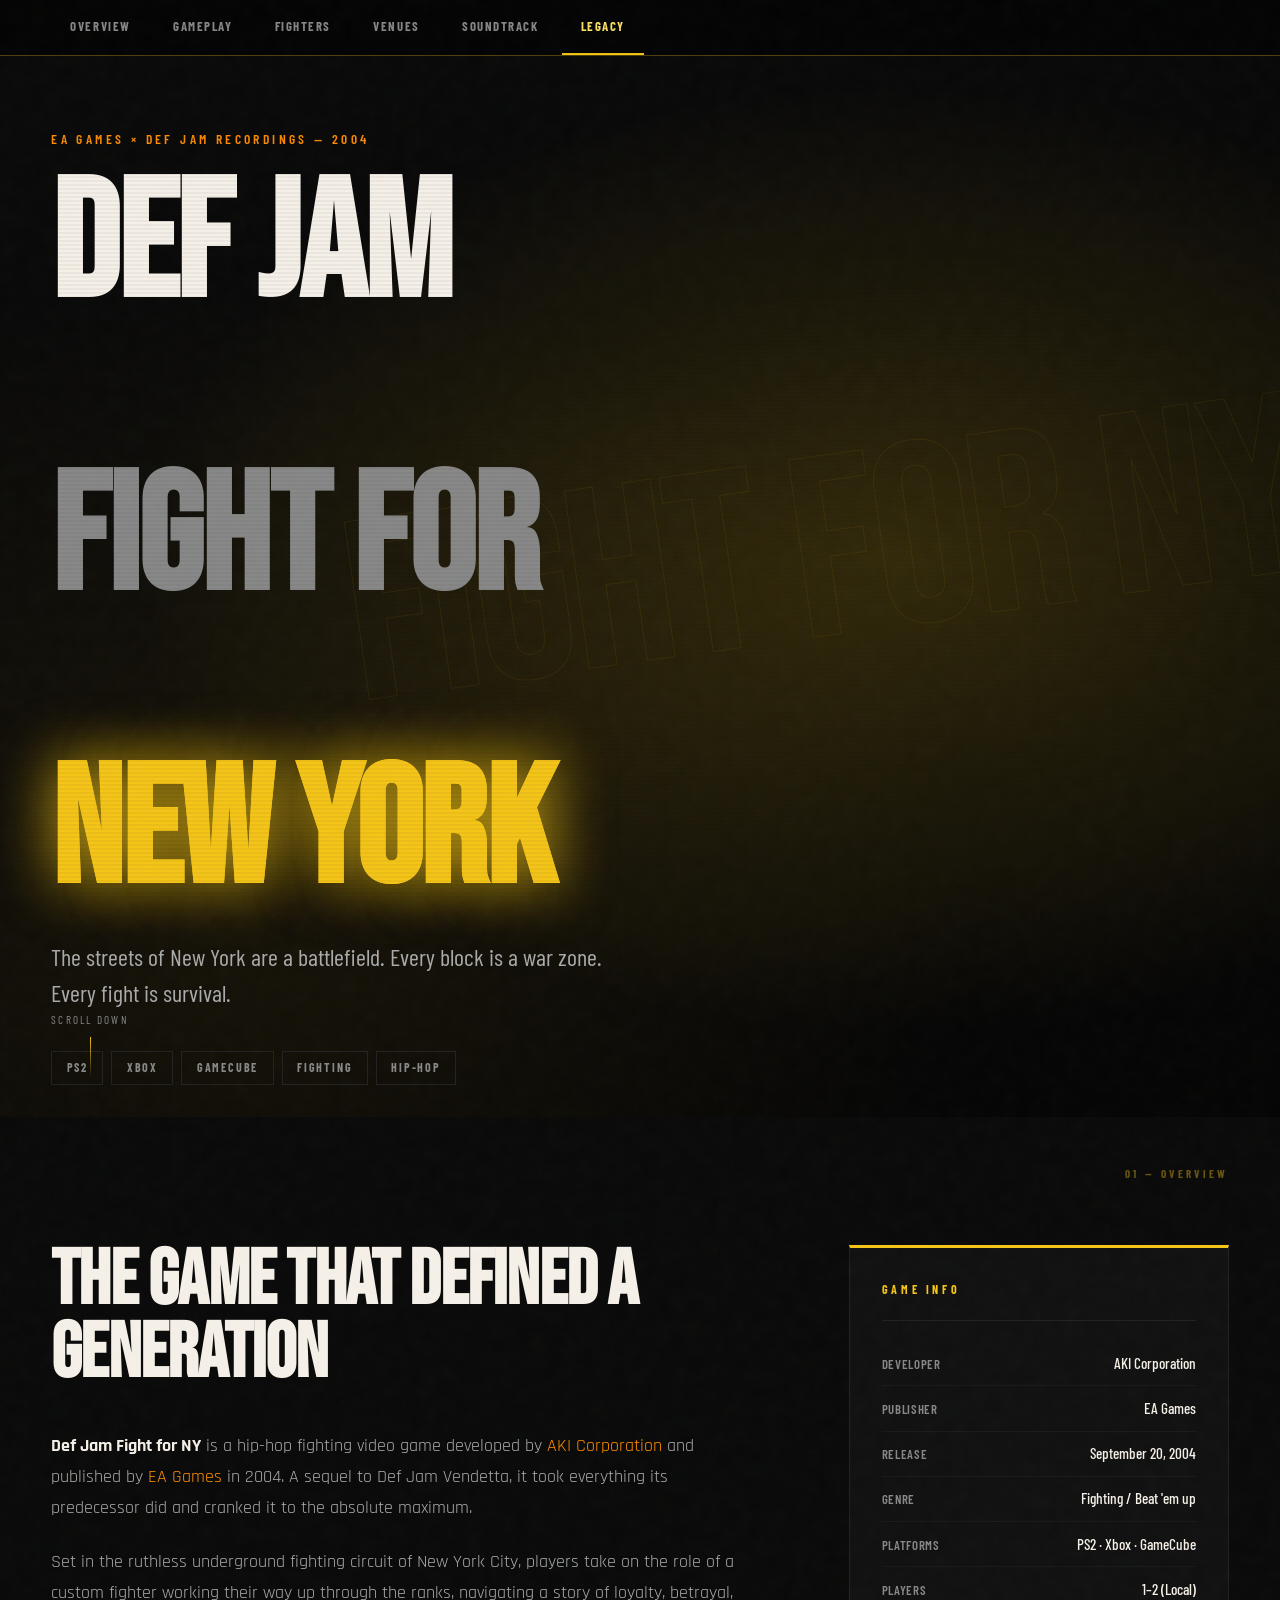
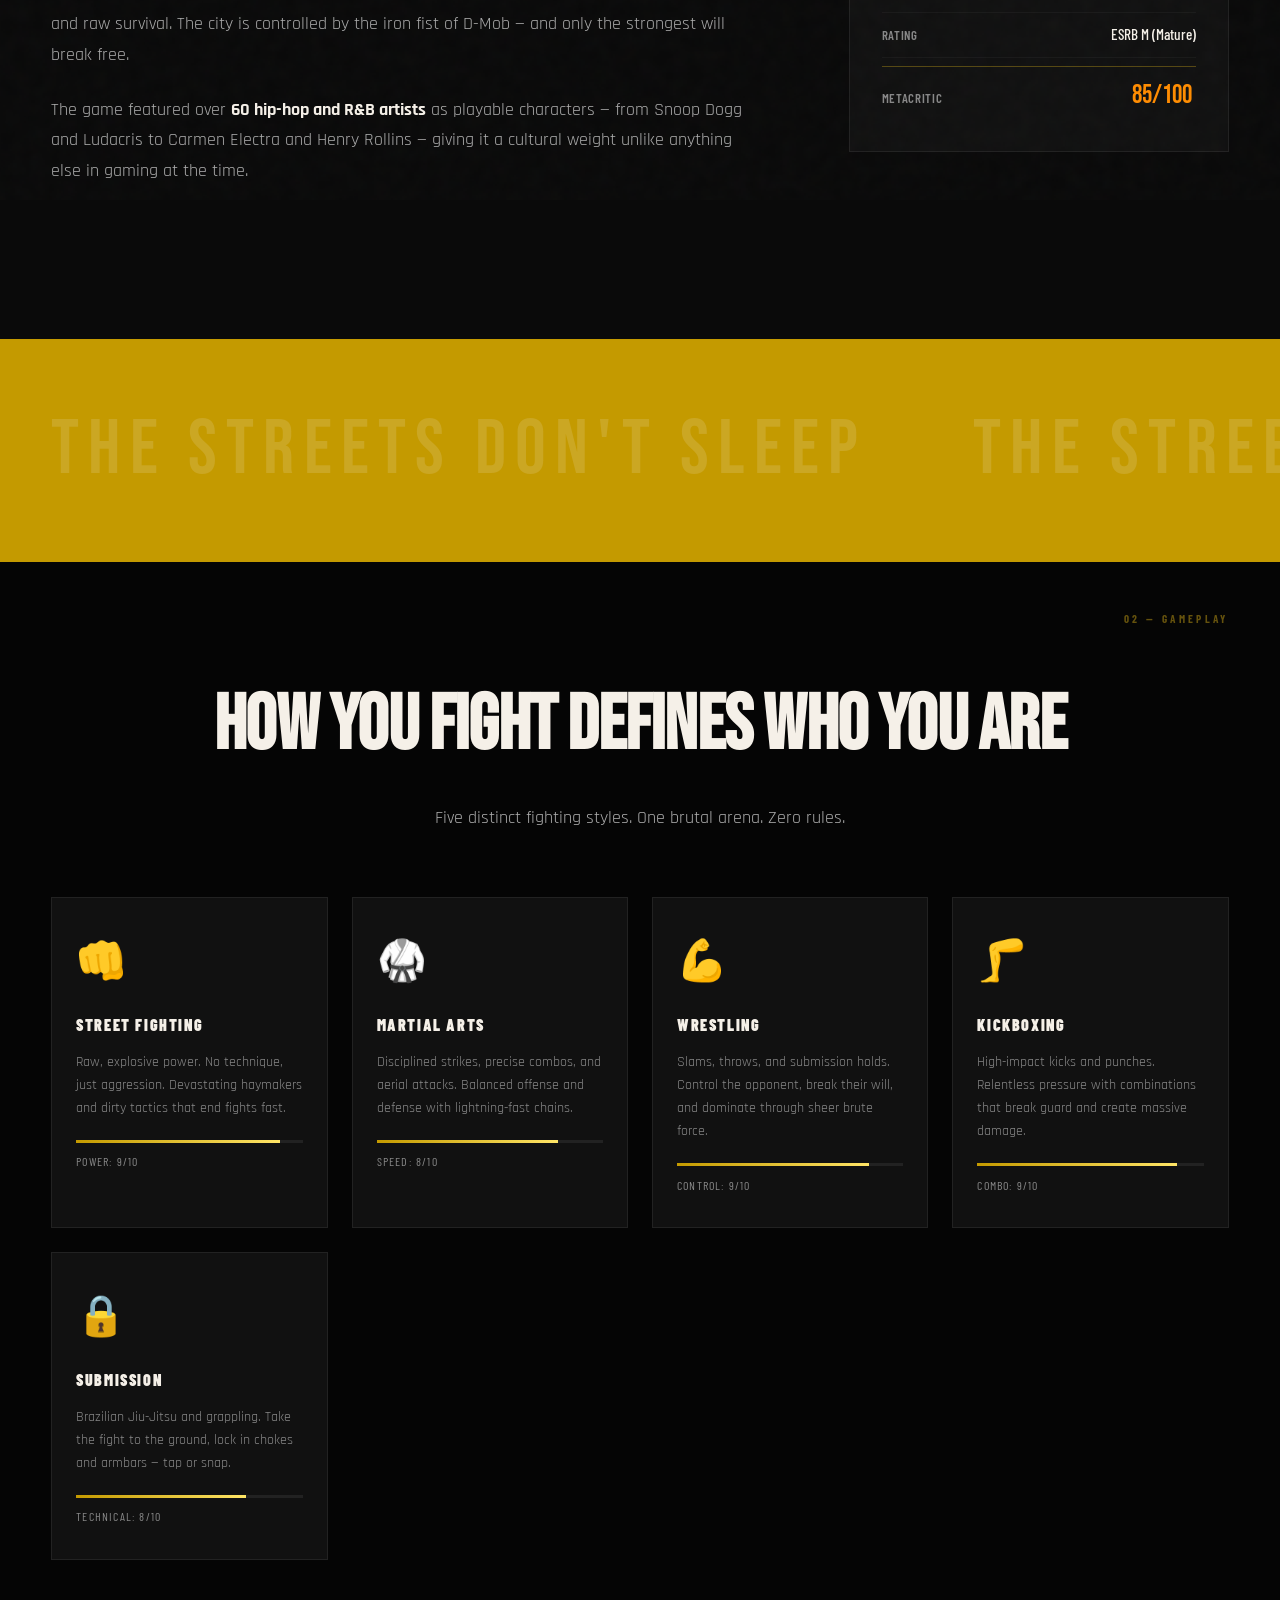
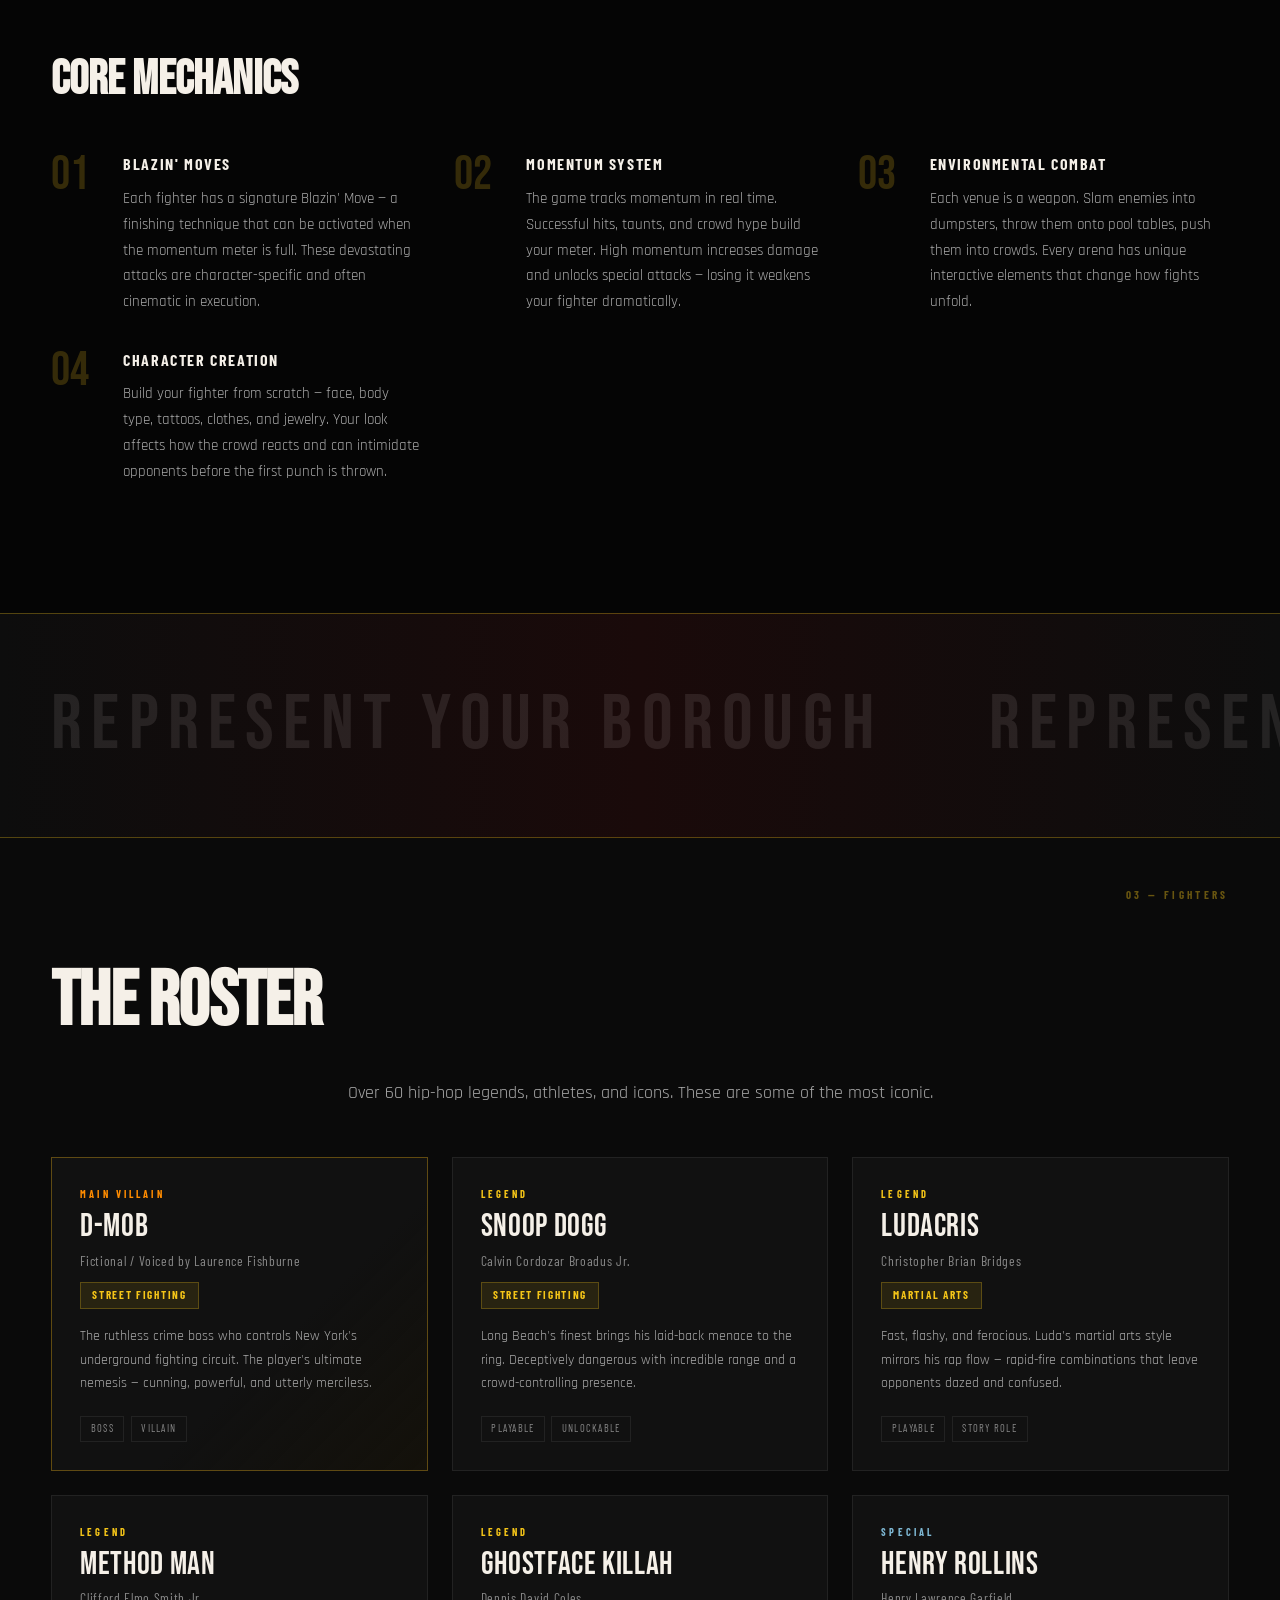
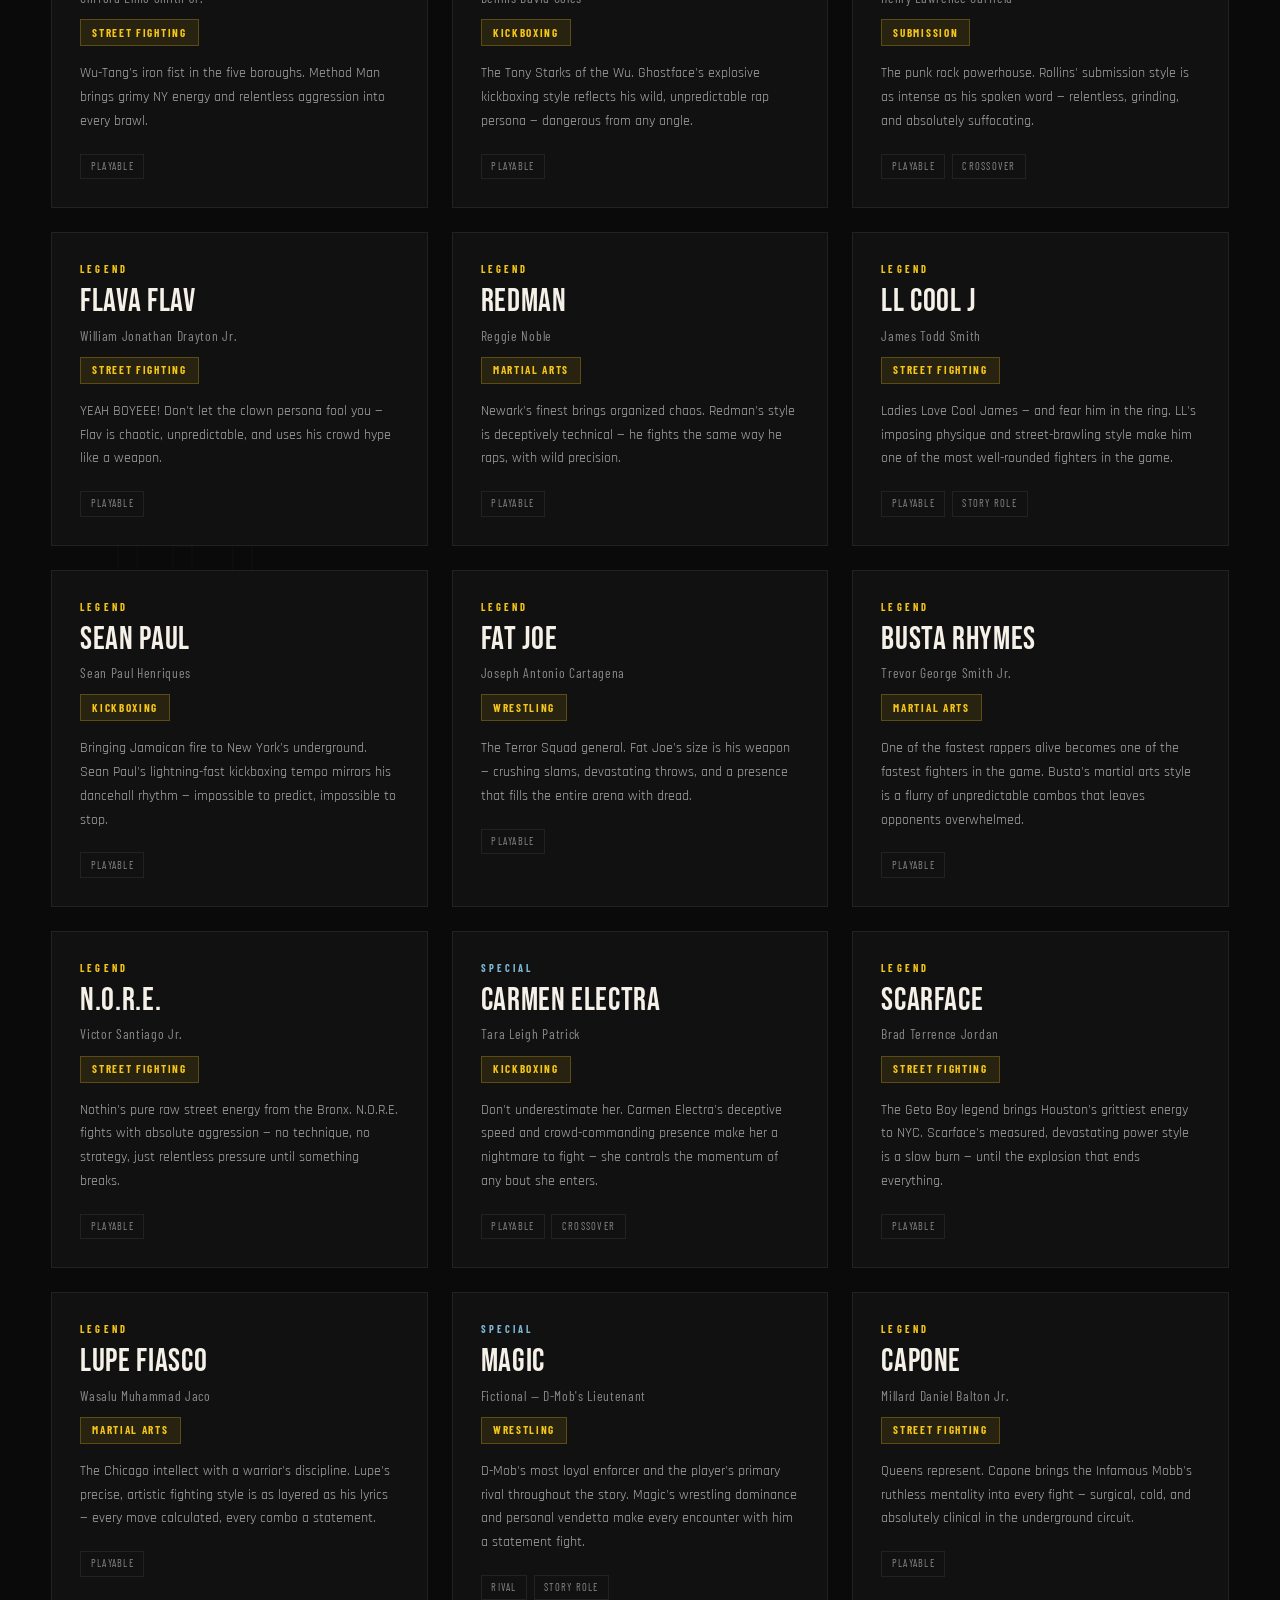
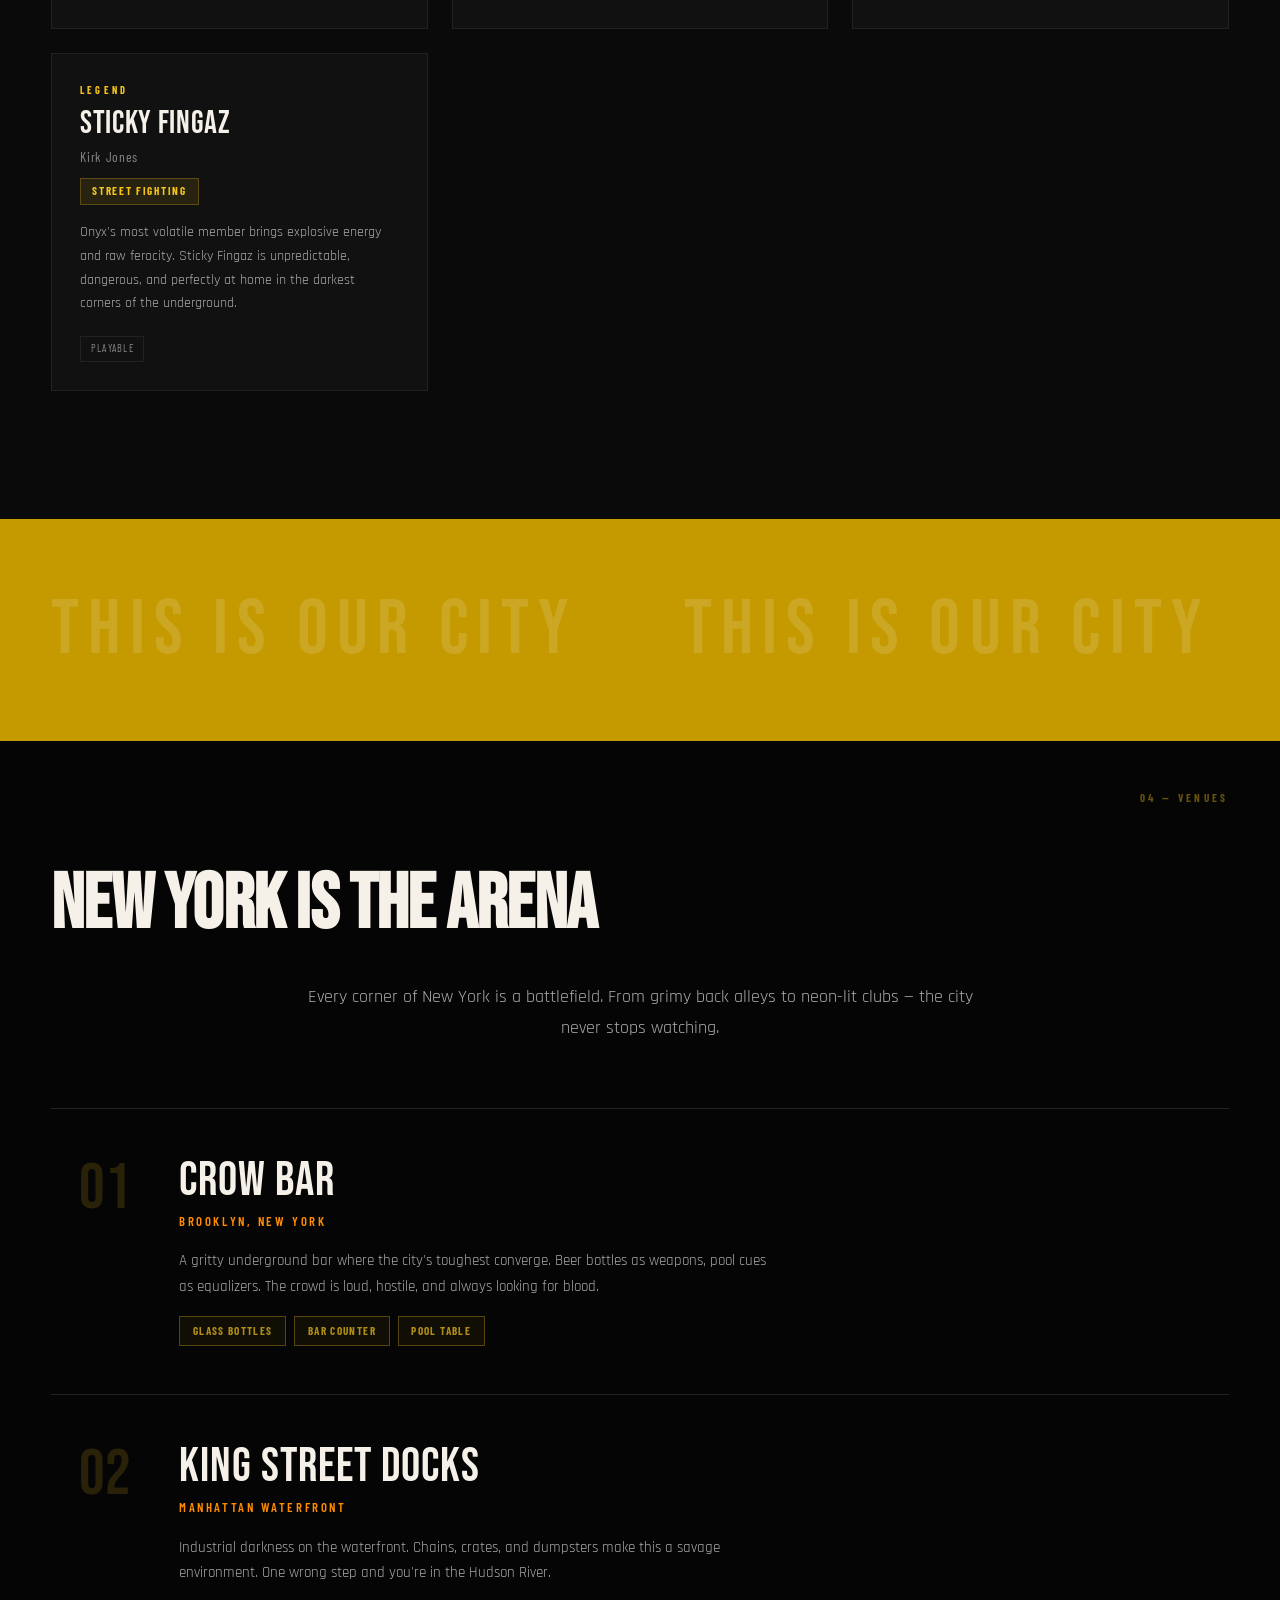
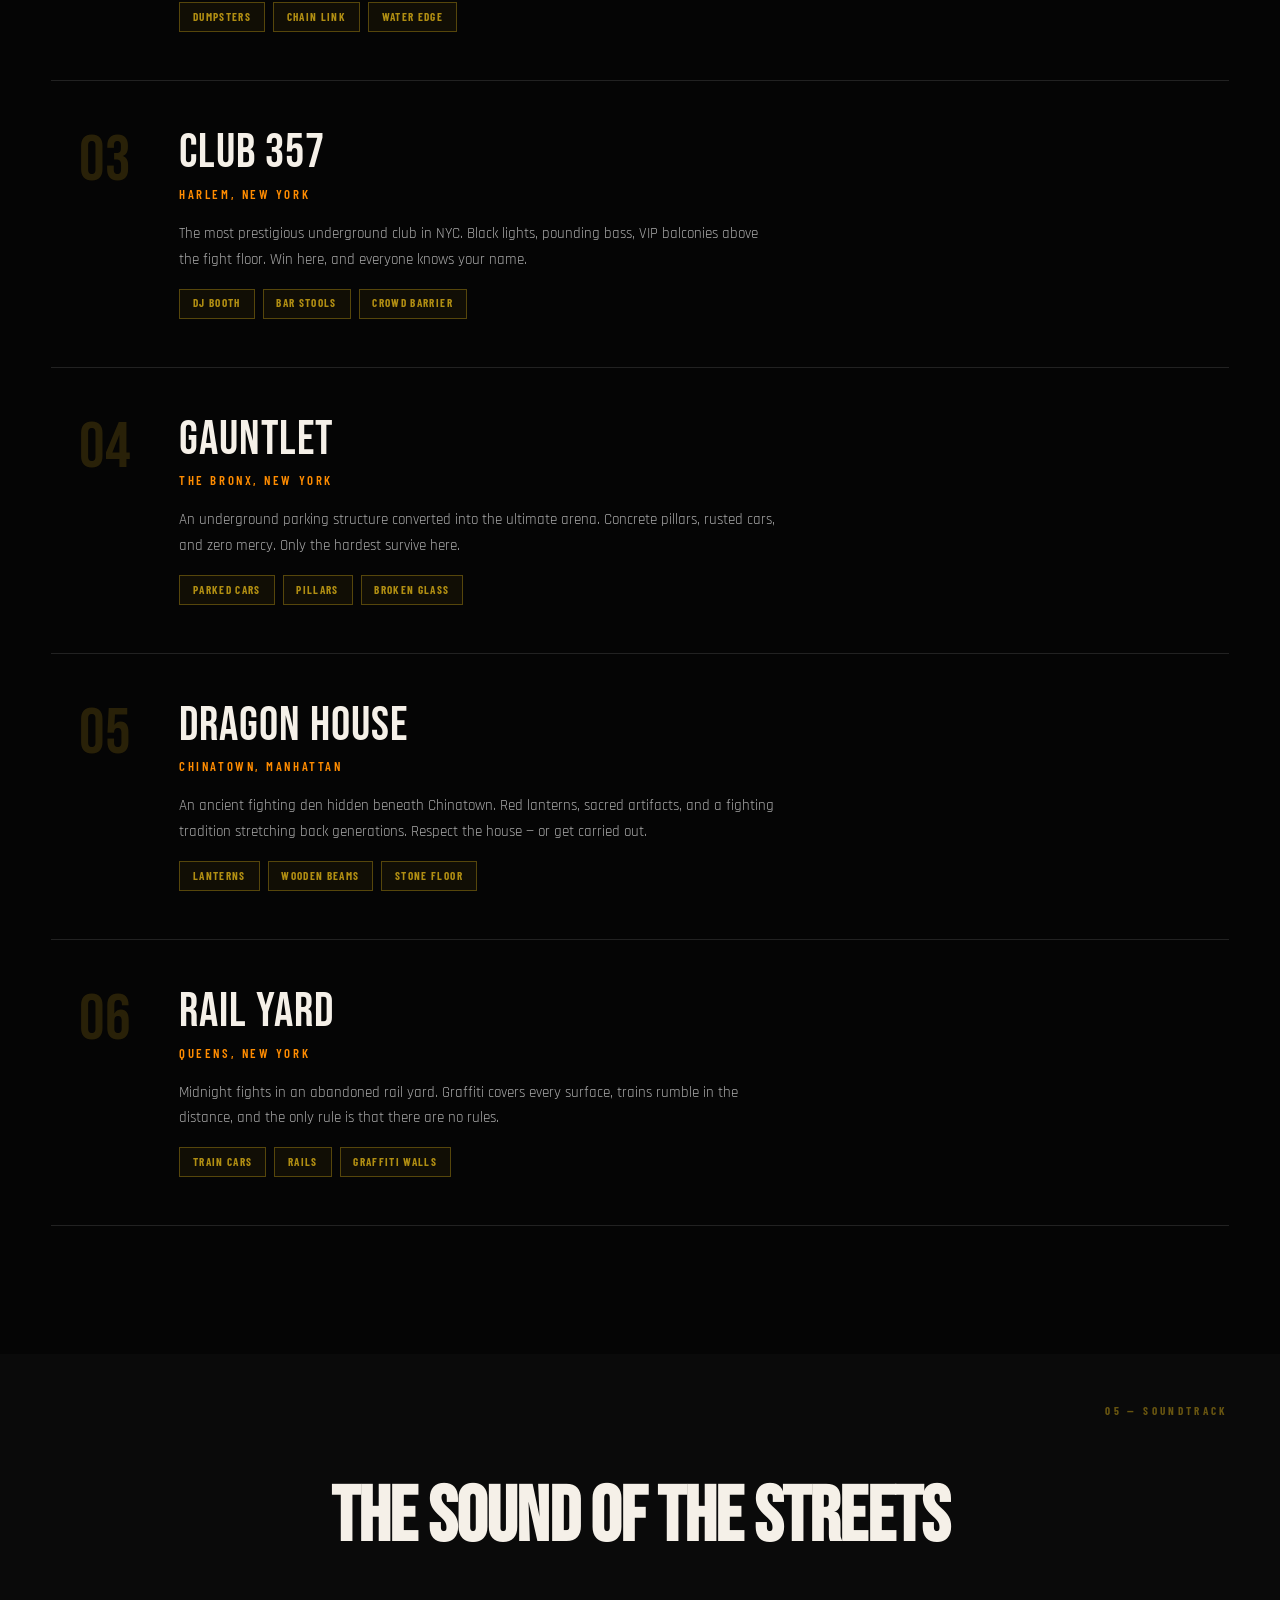
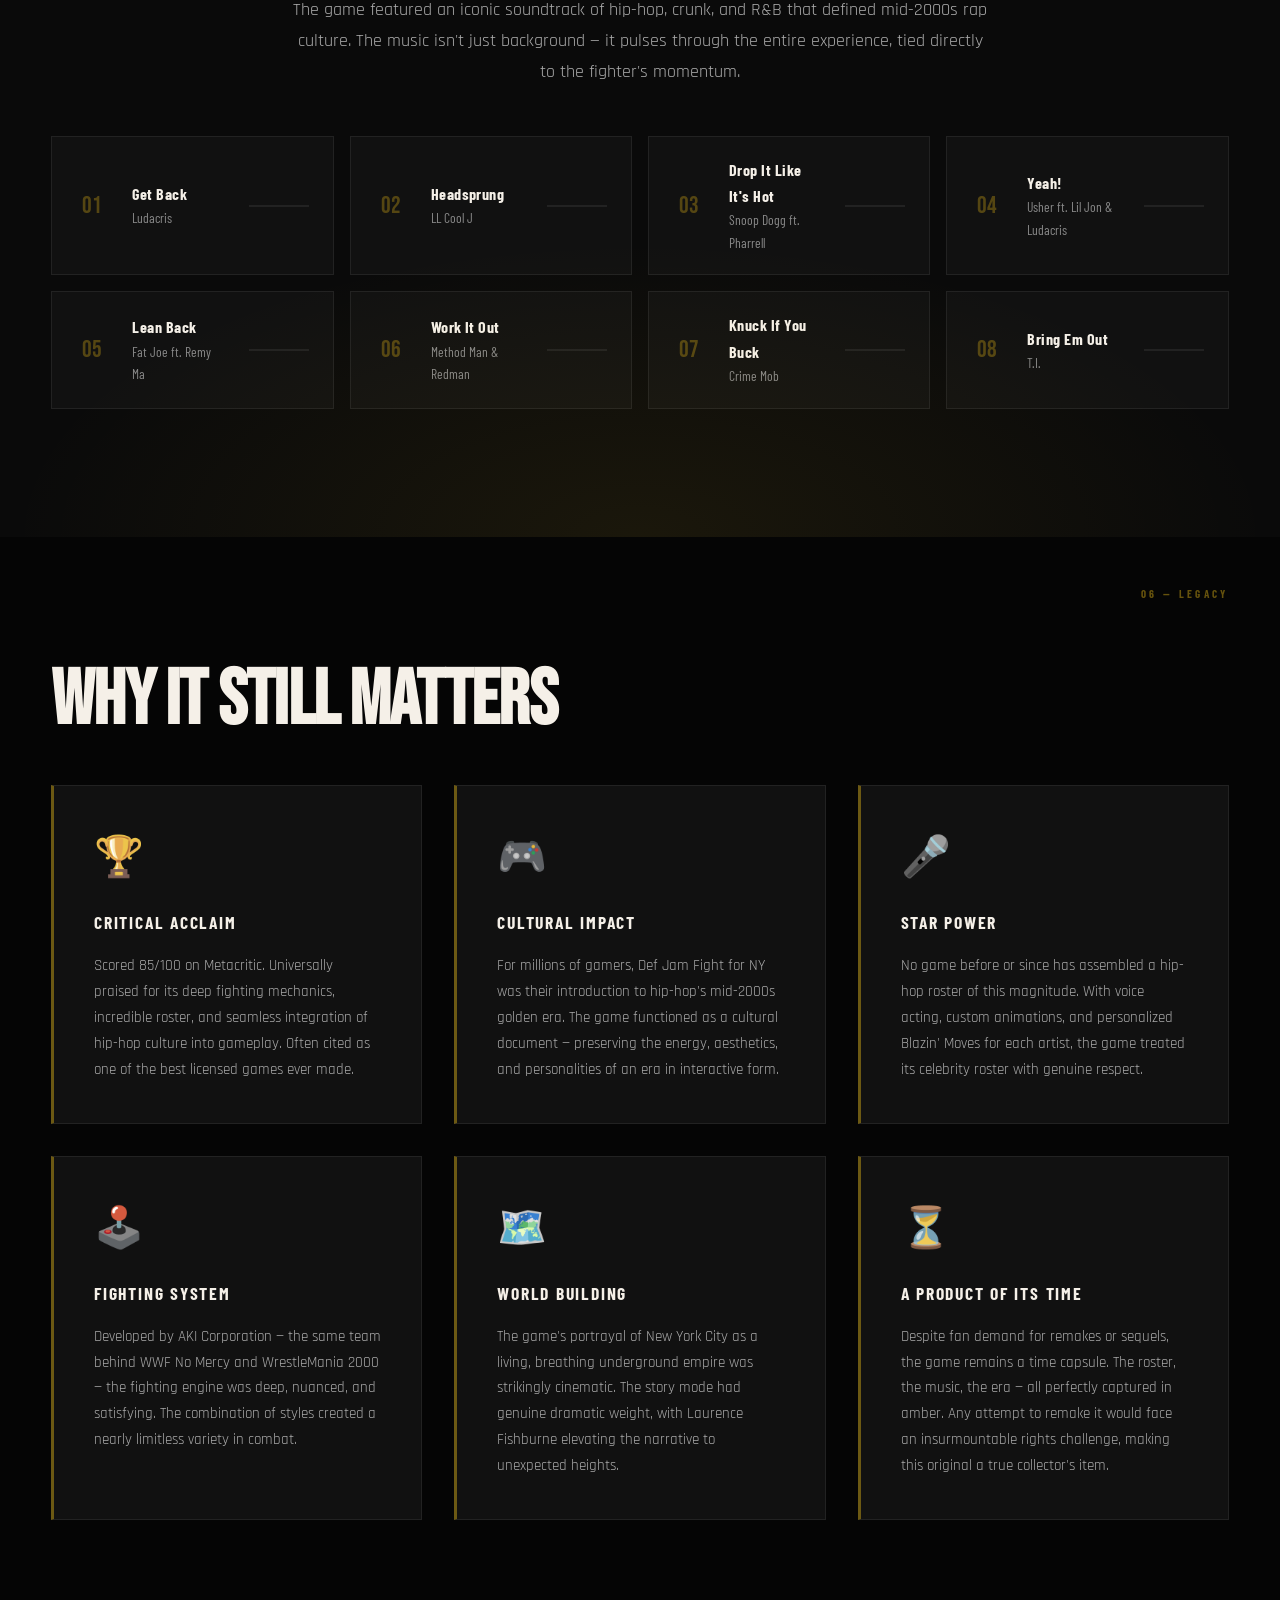
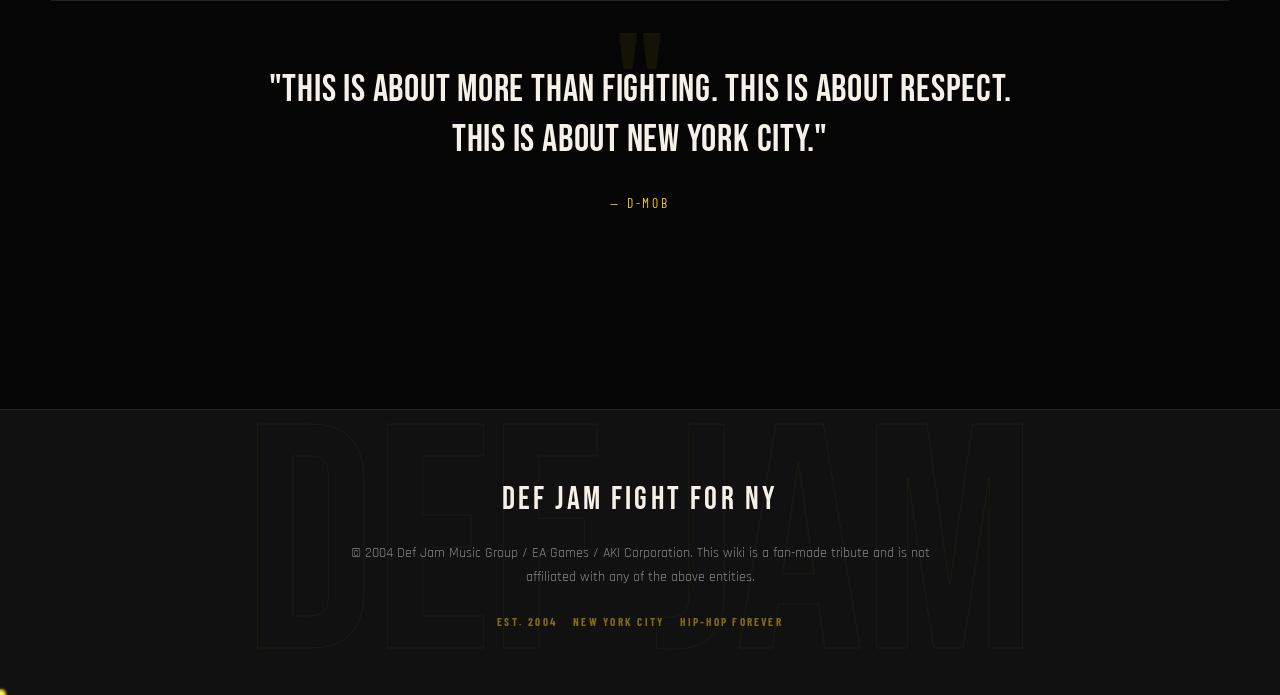
==== commit 4dfaf6bb: "New Colors and Characters" ====
--- a/defjam-wiki/index.html
+++ b/defjam-wiki/index.html
@@ -261,6 +261,105 @@
             <div class="fighter-tags"><span>Playable</span></div>
           </div>
 
+          <div class="fighter-card reveal-up delay-3" data-tier="legend">
+            <div class="fighter-rank">LEGEND</div>
+            <div class="fighter-name">LL COOL J</div>
+            <div class="fighter-real">James Todd Smith</div>
+            <div class="fighter-style">Street Fighting</div>
+            <p class="fighter-bio">Ladies Love Cool James — and fear him in the ring. LL's imposing physique and street-brawling style make him one of the most well-rounded fighters in the game.</p>
+            <div class="fighter-tags"><span>Playable</span><span>Story Role</span></div>
+          </div>
+
+          <div class="fighter-card reveal-up delay-1" data-tier="legend">
+            <div class="fighter-rank">LEGEND</div>
+            <div class="fighter-name">SEAN PAUL</div>
+            <div class="fighter-real">Sean Paul Henriques</div>
+            <div class="fighter-style">Kickboxing</div>
+            <p class="fighter-bio">Bringing Jamaican fire to New York's underground. Sean Paul's lightning-fast kickboxing tempo mirrors his dancehall rhythm — impossible to predict, impossible to stop.</p>
+            <div class="fighter-tags"><span>Playable</span></div>
+          </div>
+
+          <div class="fighter-card reveal-up delay-2" data-tier="legend">
+            <div class="fighter-rank">LEGEND</div>
+            <div class="fighter-name">FAT JOE</div>
+            <div class="fighter-real">Joseph Antonio Cartagena</div>
+            <div class="fighter-style">Wrestling</div>
+            <p class="fighter-bio">The Terror Squad general. Fat Joe's size is his weapon — crushing slams, devastating throws, and a presence that fills the entire arena with dread.</p>
+            <div class="fighter-tags"><span>Playable</span></div>
+          </div>
+
+          <div class="fighter-card reveal-up delay-3" data-tier="legend">
+            <div class="fighter-rank">LEGEND</div>
+            <div class="fighter-name">BUSTA RHYMES</div>
+            <div class="fighter-real">Trevor George Smith Jr.</div>
+            <div class="fighter-style">Martial Arts</div>
+            <p class="fighter-bio">One of the fastest rappers alive becomes one of the fastest fighters in the game. Busta's martial arts style is a flurry of unpredictable combos that leaves opponents overwhelmed.</p>
+            <div class="fighter-tags"><span>Playable</span></div>
+          </div>
+
+          <div class="fighter-card reveal-up delay-1" data-tier="legend">
+            <div class="fighter-rank">LEGEND</div>
+            <div class="fighter-name">N.O.R.E.</div>
+            <div class="fighter-real">Victor Santiago Jr.</div>
+            <div class="fighter-style">Street Fighting</div>
+            <p class="fighter-bio">Nothin's pure raw street energy from the Bronx. N.O.R.E. fights with absolute aggression — no technique, no strategy, just relentless pressure until something breaks.</p>
+            <div class="fighter-tags"><span>Playable</span></div>
+          </div>
+
+          <div class="fighter-card reveal-up delay-2" data-tier="special">
+            <div class="fighter-rank">SPECIAL</div>
+            <div class="fighter-name">CARMEN ELECTRA</div>
+            <div class="fighter-real">Tara Leigh Patrick</div>
+            <div class="fighter-style">Kickboxing</div>
+            <p class="fighter-bio">Don't underestimate her. Carmen Electra's deceptive speed and crowd-commanding presence make her a nightmare to fight — she controls the momentum of any bout she enters.</p>
+            <div class="fighter-tags"><span>Playable</span><span>Crossover</span></div>
+          </div>
+
+          <div class="fighter-card reveal-up delay-3" data-tier="legend">
+            <div class="fighter-rank">LEGEND</div>
+            <div class="fighter-name">SCARFACE</div>
+            <div class="fighter-real">Brad Terrence Jordan</div>
+            <div class="fighter-style">Street Fighting</div>
+            <p class="fighter-bio">The Geto Boy legend brings Houston's grittiest energy to NYC. Scarface's measured, devastating power style is a slow burn — until the explosion that ends everything.</p>
+            <div class="fighter-tags"><span>Playable</span></div>
+          </div>
+
+          <div class="fighter-card reveal-up delay-1" data-tier="legend">
+            <div class="fighter-rank">LEGEND</div>
+            <div class="fighter-name">LUPE FIASCO</div>
+            <div class="fighter-real">Wasalu Muhammad Jaco</div>
+            <div class="fighter-style">Martial Arts</div>
+            <p class="fighter-bio">The Chicago intellect with a warrior's discipline. Lupe's precise, artistic fighting style is as layered as his lyrics — every move calculated, every combo a statement.</p>
+            <div class="fighter-tags"><span>Playable</span></div>
+          </div>
+
+          <div class="fighter-card reveal-up delay-2" data-tier="special">
+            <div class="fighter-rank">SPECIAL</div>
+            <div class="fighter-name">MAGIC</div>
+            <div class="fighter-real">Fictional — D-Mob's Lieutenant</div>
+            <div class="fighter-style">Wrestling</div>
+            <p class="fighter-bio">D-Mob's most loyal enforcer and the player's primary rival throughout the story. Magic's wrestling dominance and personal vendetta make every encounter with him a statement fight.</p>
+            <div class="fighter-tags"><span>Rival</span><span>Story Role</span></div>
+          </div>
+
+          <div class="fighter-card reveal-up delay-3" data-tier="legend">
+            <div class="fighter-rank">LEGEND</div>
+            <div class="fighter-name">CAPONE</div>
+            <div class="fighter-real">Millard Daniel Balton Jr.</div>
+            <div class="fighter-style">Street Fighting</div>
+            <p class="fighter-bio">Queens represent. Capone brings the Infamous Mobb's ruthless mentality into every fight — surgical, cold, and absolutely clinical in the underground circuit.</p>
+            <div class="fighter-tags"><span>Playable</span></div>
+          </div>
+
+          <div class="fighter-card reveal-up delay-1" data-tier="legend">
+            <div class="fighter-rank">LEGEND</div>
+            <div class="fighter-name">STICKY FINGAZ</div>
+            <div class="fighter-real">Kirk Jones</div>
+            <div class="fighter-style">Street Fighting</div>
+            <p class="fighter-bio">Onyx's most volatile member brings explosive energy and raw ferocity. Sticky Fingaz is unpredictable, dangerous, and perfectly at home in the darkest corners of the underground.</p>
+            <div class="fighter-tags"><span>Playable</span></div>
+          </div>
+
         </div>
       </div>
     </section>
--- a/defjam-wiki/css/style.css
+++ b/defjam-wiki/css/style.css
@@ -9,11 +9,11 @@
   --surface: #111111;
   --surface-2: #1a1a1a;
   --border: #222222;
-  --red: #c8102e;
-  --red-hot: #ff1a3a;
-  --red-dark: #8b0a1f;
-  --gold: #d4a017;
-  --gold-light: #f0c040;
+  --red: #f5c518;
+  --red-hot: #ffe566;
+  --red-dark: #c49a00;
+  --gold: #ff8c00;
+  --gold-light: #ffb347;
   --white: #f5f0e8;
   --grey: #888888;
   --grey-light: #aaaaaa;
@@ -83,7 +83,7 @@
   position: absolute;
   inset: 0;
   background:
-    radial-gradient(ellipse at 70% 50%, rgba(200,16,46,0.18) 0%, transparent 60%),
+    radial-gradient(ellipse at 70% 50%, rgba(245,197,24,0.18) 0%, transparent 60%),
     radial-gradient(ellipse at 20% 80%, rgba(212,160,23,0.08) 0%, transparent 50%),
     linear-gradient(160deg, #0a0a0a 0%, #050505 100%);
   z-index: 0;
@@ -97,7 +97,7 @@
   font-family: var(--font-display);
   font-size: clamp(8rem, 20vw, 22rem);
   color: transparent;
-  -webkit-text-stroke: 1px rgba(200,16,46,0.08);
+  -webkit-text-stroke: 1px rgba(245,197,24,0.08);
   letter-spacing: -0.02em;
   line-height: 1;
   pointer-events: none;
@@ -114,7 +114,7 @@
   z-index: 100;
   background: rgba(5,5,5,0.92);
   backdrop-filter: blur(16px);
-  border-bottom: 1px solid rgba(200,16,46,0.3);
+  border-bottom: 1px solid rgba(245,197,24,0.3);
   padding: 0 4vw;
 }
 
@@ -142,7 +142,7 @@
 
 .nav-link:hover {
   color: var(--red-hot);
-  background: rgba(200,16,46,0.08);
+  background: rgba(245,197,24,0.08);
 }
 
 .hero-content {
@@ -185,7 +185,7 @@
 .title-ny {
   display: block;
   color: var(--red);
-  text-shadow: 0 0 60px rgba(200,16,46,0.5);
+  text-shadow: 0 0 60px rgba(245,197,24,0.5);
 }
 
 .hero-sub {
@@ -220,7 +220,7 @@
 .tag:hover {
   border-color: var(--red);
   color: var(--red);
-  background: rgba(200,16,46,0.07);
+  background: rgba(245,197,24,0.07);
 }
 
 .hero-scroll-hint {
@@ -264,7 +264,7 @@
   font-size: 0.7rem;
   letter-spacing: 0.3em;
   text-transform: uppercase;
-  color: rgba(200,16,46,0.4);
+  color: rgba(245,197,24,0.4);
 }
 
 .container {
@@ -315,8 +315,8 @@
 
 .section-divider.alt {
   background: linear-gradient(90deg, #0d0d0d 0%, #1a0a0a 50%, #0d0d0d 100%);
-  border-top: 1px solid rgba(200,16,46,0.3);
-  border-bottom: 1px solid rgba(200,16,46,0.3);
+  border-top: 1px solid rgba(245,197,24,0.3);
+  border-bottom: 1px solid rgba(245,197,24,0.3);
 }
 
 .divider-text {
@@ -396,7 +396,7 @@
 .info-row.highlight {
   margin-top: 0.5rem;
   padding-top: 1rem;
-  border-top: 1px solid rgba(200,16,46,0.3);
+  border-top: 1px solid rgba(245,197,24,0.3);
   border-bottom: none;
 }
 
@@ -443,9 +443,9 @@
 }
 
 .style-card:hover {
-  border-color: rgba(200,16,46,0.5);
+  border-color: rgba(245,197,24,0.5);
   transform: translateY(-4px);
-  box-shadow: 0 12px 40px rgba(200,16,46,0.15);
+  box-shadow: 0 12px 40px rgba(245,197,24,0.15);
 }
 
 .style-card:hover::before {
@@ -524,7 +524,7 @@
 .feature-num {
   font-family: var(--font-display);
   font-size: 3rem;
-  color: rgba(200,16,46,0.2);
+  color: rgba(245,197,24,0.2);
   line-height: 1;
   flex-shrink: 0;
   width: 3rem;
@@ -562,7 +562,7 @@
   font-family: var(--font-display);
   font-size: 12rem;
   color: transparent;
-  -webkit-text-stroke: 1px rgba(200,16,46,0.04);
+  -webkit-text-stroke: 1px rgba(245,197,24,0.04);
   pointer-events: none;
   user-select: none;
   white-space: nowrap;
@@ -586,7 +586,7 @@
 .fighter-card:hover {
   transform: translateY(-6px);
   box-shadow: 0 20px 60px rgba(0,0,0,0.5);
-  border-color: rgba(200,16,46,0.4);
+  border-color: rgba(245,197,24,0.4);
 }
 
 .fighter-card[data-tier="boss"] {
@@ -632,8 +632,8 @@
   letter-spacing: 0.15em;
   text-transform: uppercase;
   padding: 0.2rem 0.7rem;
-  background: rgba(200,16,46,0.1);
-  border: 1px solid rgba(200,16,46,0.25);
+  background: rgba(245,197,24,0.1);
+  border: 1px solid rgba(245,197,24,0.25);
   color: var(--red);
   margin-bottom: 1rem;
 }
@@ -684,7 +684,7 @@
 }
 
 .venue-item:hover {
-  background: rgba(200,16,46,0.03);
+  background: rgba(245,197,24,0.03);
 }
 
 .venue-item:first-child { border-top: 1px solid var(--border); }
@@ -692,7 +692,7 @@
 .venue-number {
   font-family: var(--font-display);
   font-size: 4rem;
-  color: rgba(200,16,46,0.15);
+  color: rgba(245,197,24,0.15);
   line-height: 1;
   flex-shrink: 0;
   width: 5rem;
@@ -701,7 +701,7 @@
 }
 
 .venue-item:hover .venue-number {
-  color: rgba(200,16,46,0.4);
+  color: rgba(245,197,24,0.4);
 }
 
 .venue-info { flex: 1; }
@@ -746,9 +746,9 @@
   letter-spacing: 0.12em;
   text-transform: uppercase;
   padding: 0.3rem 0.8rem;
-  border: 1px solid rgba(200,16,46,0.3);
-  color: rgba(200,16,46,0.7);
-  background: rgba(200,16,46,0.05);
+  border: 1px solid rgba(245,197,24,0.3);
+  color: rgba(245,197,24,0.7);
+  background: rgba(245,197,24,0.05);
 }
 
 /* ============================================================ SOUNDTRACK */
@@ -766,7 +766,7 @@
   left: 0;
   right: 0;
   height: 300px;
-  background: radial-gradient(ellipse at 50% 100%, rgba(200,16,46,0.07) 0%, transparent 70%);
+  background: radial-gradient(ellipse at 50% 100%, rgba(245,197,24,0.07) 0%, transparent 70%);
   pointer-events: none;
 }
 
@@ -789,14 +789,14 @@
 }
 
 .track-card:hover {
-  border-color: rgba(200,16,46,0.5);
+  border-color: rgba(245,197,24,0.5);
   transform: translateX(4px);
 }
 
 .track-num {
   font-family: var(--font-display);
   font-size: 1.5rem;
-  color: rgba(200,16,46,0.3);
+  color: rgba(245,197,24,0.3);
   width: 2rem;
   text-align: center;
   flex-shrink: 0;
@@ -854,7 +854,7 @@
   padding: 2.5rem;
   background: var(--surface);
   border: 1px solid var(--border);
-  border-left: 3px solid rgba(200,16,46,0.4);
+  border-left: 3px solid rgba(245,197,24,0.4);
   transition: border-left-color 0.3s, transform 0.3s;
 }
 
@@ -901,7 +901,7 @@
   transform: translateX(-50%);
   font-family: var(--font-display);
   font-size: 10rem;
-  color: rgba(200,16,46,0.07);
+  color: rgba(245,197,24,0.07);
   line-height: 1;
   pointer-events: none;
 }
@@ -946,7 +946,7 @@
   font-family: var(--font-display);
   font-size: clamp(8rem, 25vw, 20rem);
   color: transparent;
-  -webkit-text-stroke: 1px rgba(200,16,46,0.05);
+  -webkit-text-stroke: 1px rgba(245,197,24,0.05);
   pointer-events: none;
   user-select: none;
   white-space: nowrap;
@@ -987,7 +987,7 @@
   font-size: 0.7rem;
   letter-spacing: 0.2em;
   text-transform: uppercase;
-  color: rgba(200,16,46,0.5);
+  color: rgba(245,197,24,0.5);
 }
 
 /* ============================================================ RESPONSIVE */
--- a/defjam-wiki/css/animations.css
+++ b/defjam-wiki/css/animations.css
@@ -48,22 +48,22 @@
   0%, 92%, 100% {
     clip-path: none;
     transform: none;
-    text-shadow: 0 0 60px rgba(200,16,46,0.5);
+    text-shadow: 0 0 60px rgba(245,197,24,0.5);
   }
   93% {
     clip-path: polygon(0 10%, 100% 10%, 100% 40%, 0 40%);
     transform: translateX(-4px);
-    text-shadow: 4px 0 var(--red-hot), -4px 0 var(--gold-light);
+    text-shadow: 4px 0 #ffe566, -4px 0 #ffb347;
   }
   94% {
     clip-path: polygon(0 50%, 100% 50%, 100% 80%, 0 80%);
     transform: translateX(4px);
-    text-shadow: -4px 0 var(--red-hot), 4px 0 var(--gold-light);
+    text-shadow: -4px 0 #ffe566, 4px 0 #ffb347;
   }
   95% {
     clip-path: polygon(0 0, 100% 0, 100% 100%, 0 100%);
     transform: none;
-    text-shadow: 0 0 60px rgba(200,16,46,0.5);
+    text-shadow: 0 0 60px rgba(245,197,24,0.5);
   }
 }
 
@@ -73,12 +73,12 @@
     opacity: 0.6;
     clip-path: polygon(0 20%, 100% 20%, 100% 45%, 0 45%);
     transform: translateX(6px) skew(-2deg);
-    color: var(--red-hot);
+    color: #ffe566;
   }
   94% {
     clip-path: polygon(0 55%, 100% 55%, 100% 75%, 0 75%);
     transform: translateX(-6px) skew(2deg);
-    color: var(--gold-light);
+    color: #ffb347;
   }
   95% { opacity: 0; }
 }
@@ -89,14 +89,14 @@
 }
 
 @keyframes pulseRed {
-  0%, 100% { box-shadow: 0 0 0 0 rgba(200,16,46,0); }
-  50%       { box-shadow: 0 0 0 8px rgba(200,16,46,0.15); }
+  0%, 100% { box-shadow: 0 0 0 0 rgba(245,197,24,0); }
+  50%       { box-shadow: 0 0 0 8px rgba(245,197,24,0.15); }
 }
 
 @keyframes borderFlicker {
-  0%, 100% { border-color: rgba(200,16,46,0.4); }
-  33%       { border-color: rgba(200,16,46,0.15); }
-  66%       { border-color: rgba(200,16,46,0.6); }
+  0%, 100% { border-color: rgba(245,197,24,0.4); }
+  33%       { border-color: rgba(245,197,24,0.15); }
+  66%       { border-color: rgba(245,197,24,0.6); }
 }
 
 @keyframes headerReveal {
@@ -214,7 +214,7 @@
    ============================================================ */
 
 .nav-link.active {
-  color: var(--red-hot);
+  color: #ffe566;
   border-bottom: 2px solid var(--red);
 }
 
@@ -227,7 +227,7 @@
   position: absolute;
   inset: 0;
   opacity: 0;
-  background: radial-gradient(ellipse at 50% 50%, rgba(200,16,46,0.12) 0%, transparent 70%);
+  background: radial-gradient(ellipse at 50% 50%, rgba(245,197,24,0.12) 0%, transparent 70%);
   transition: opacity 0.3s;
   pointer-events: none;
 }
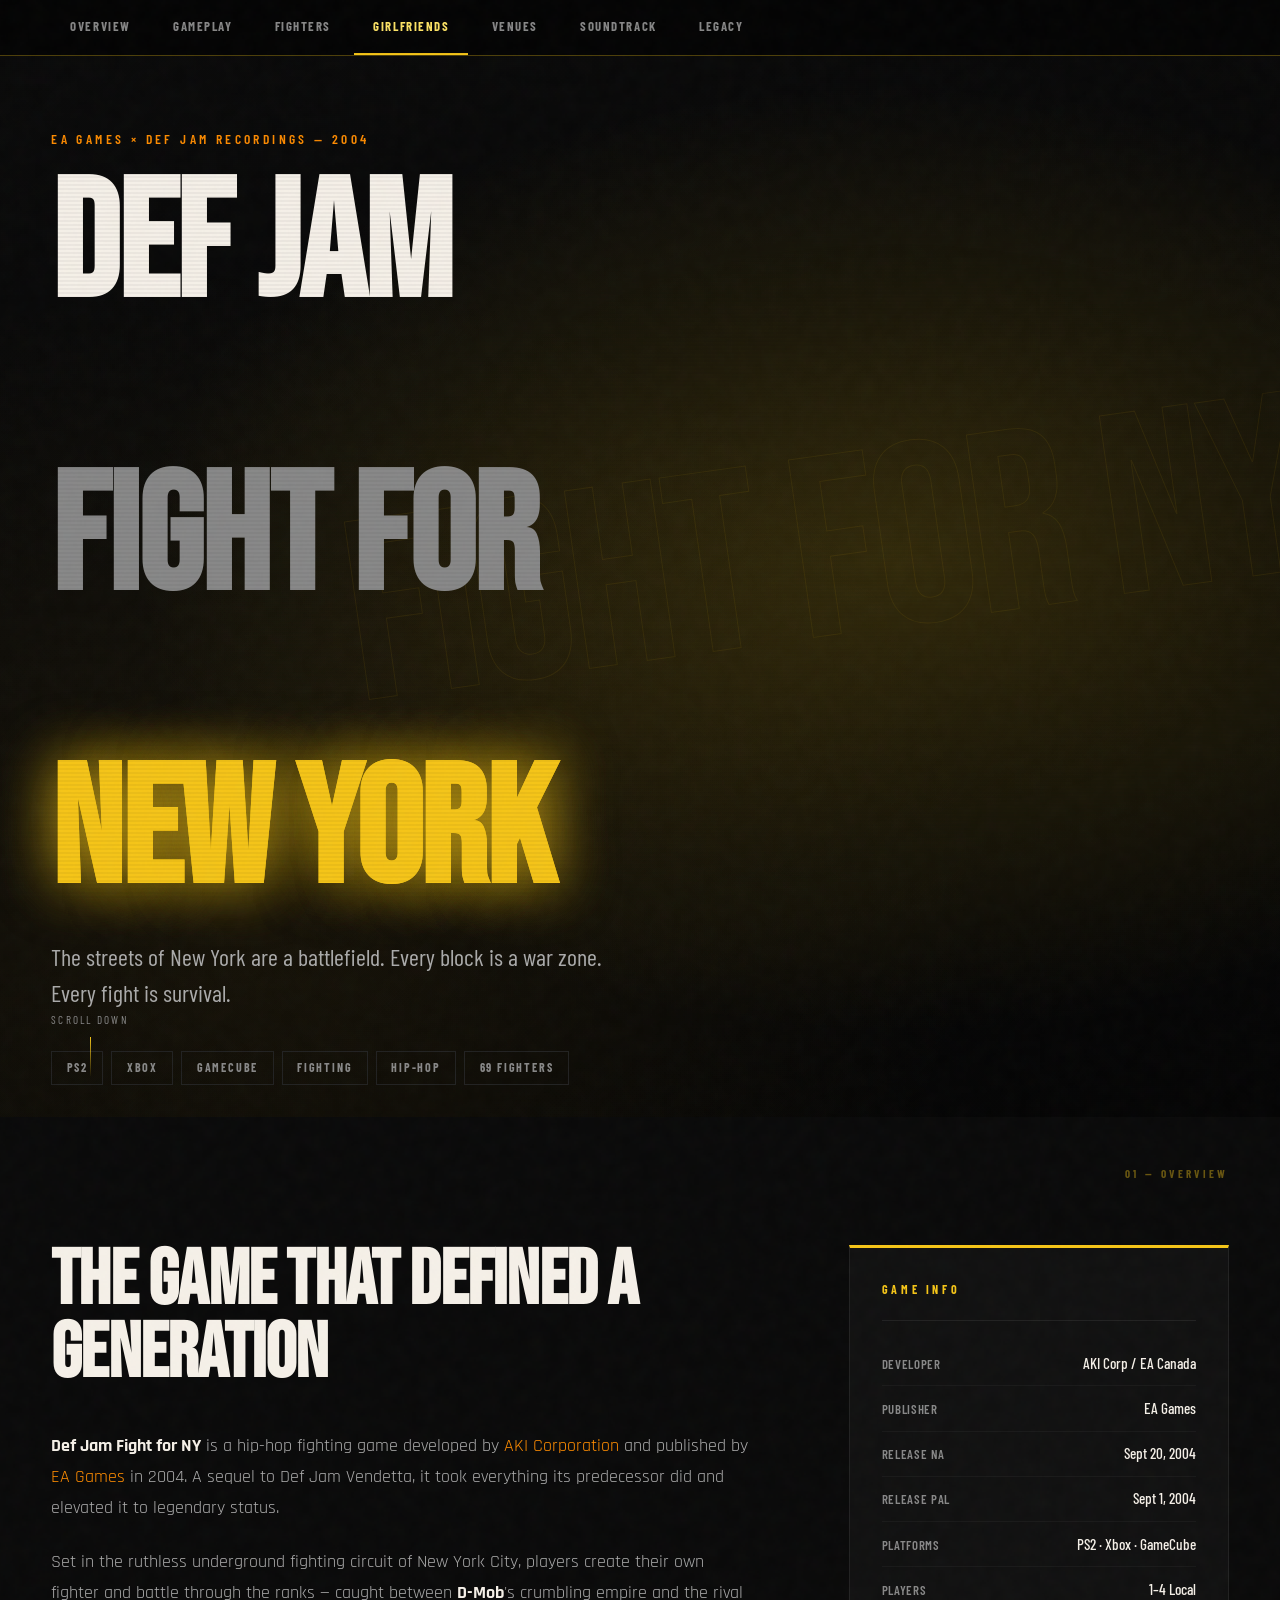
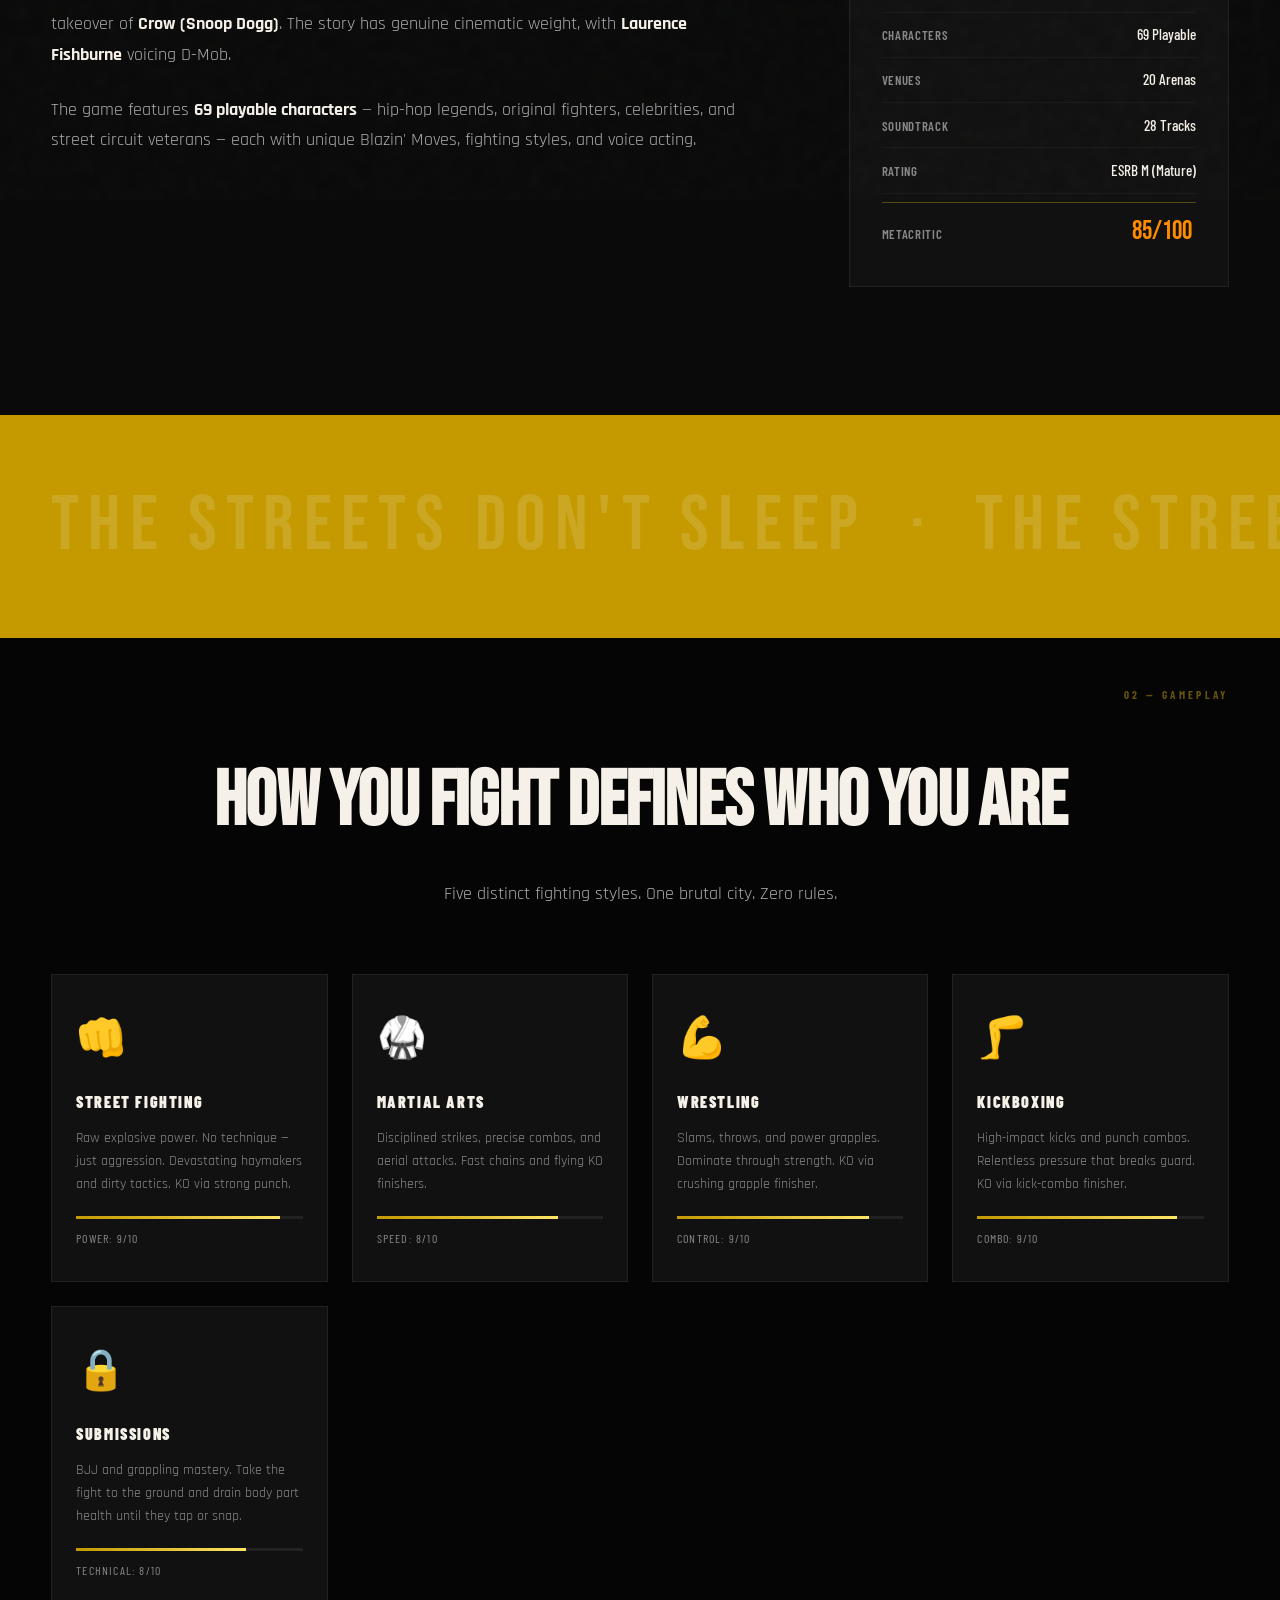
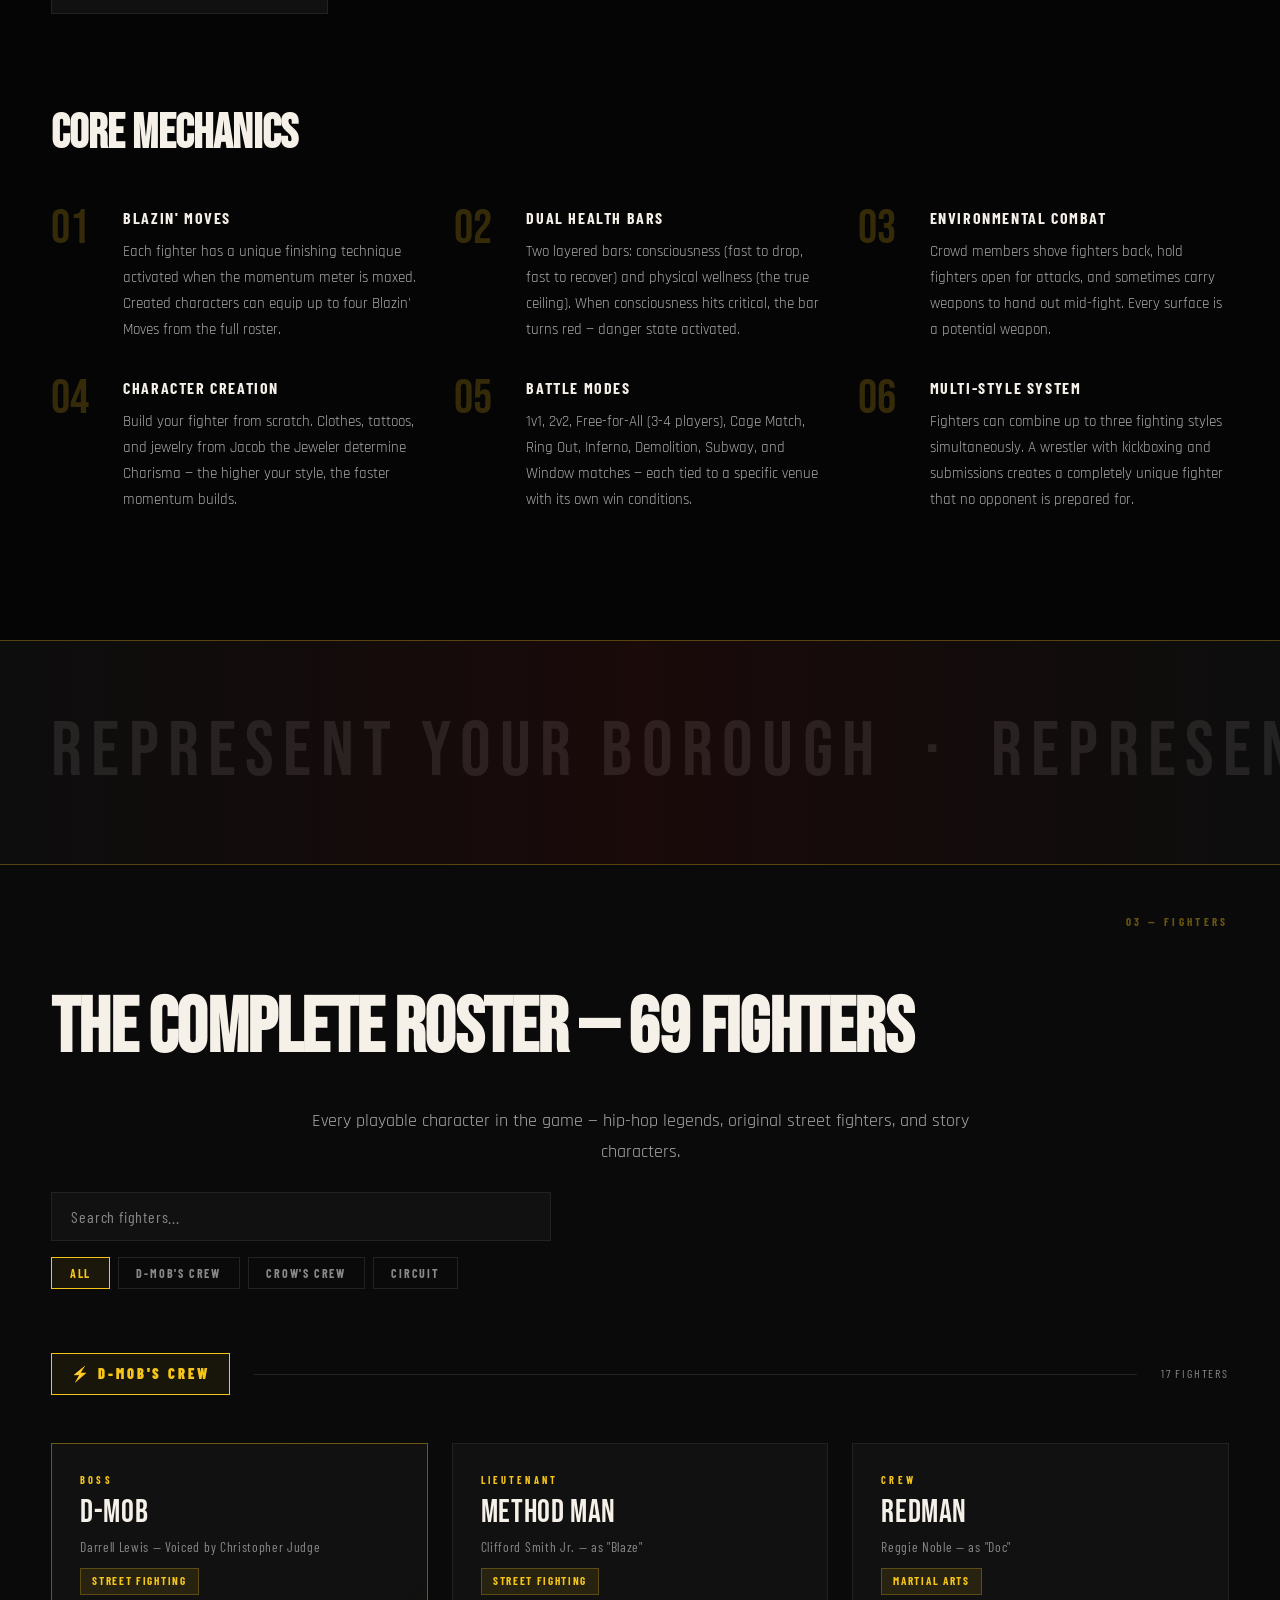
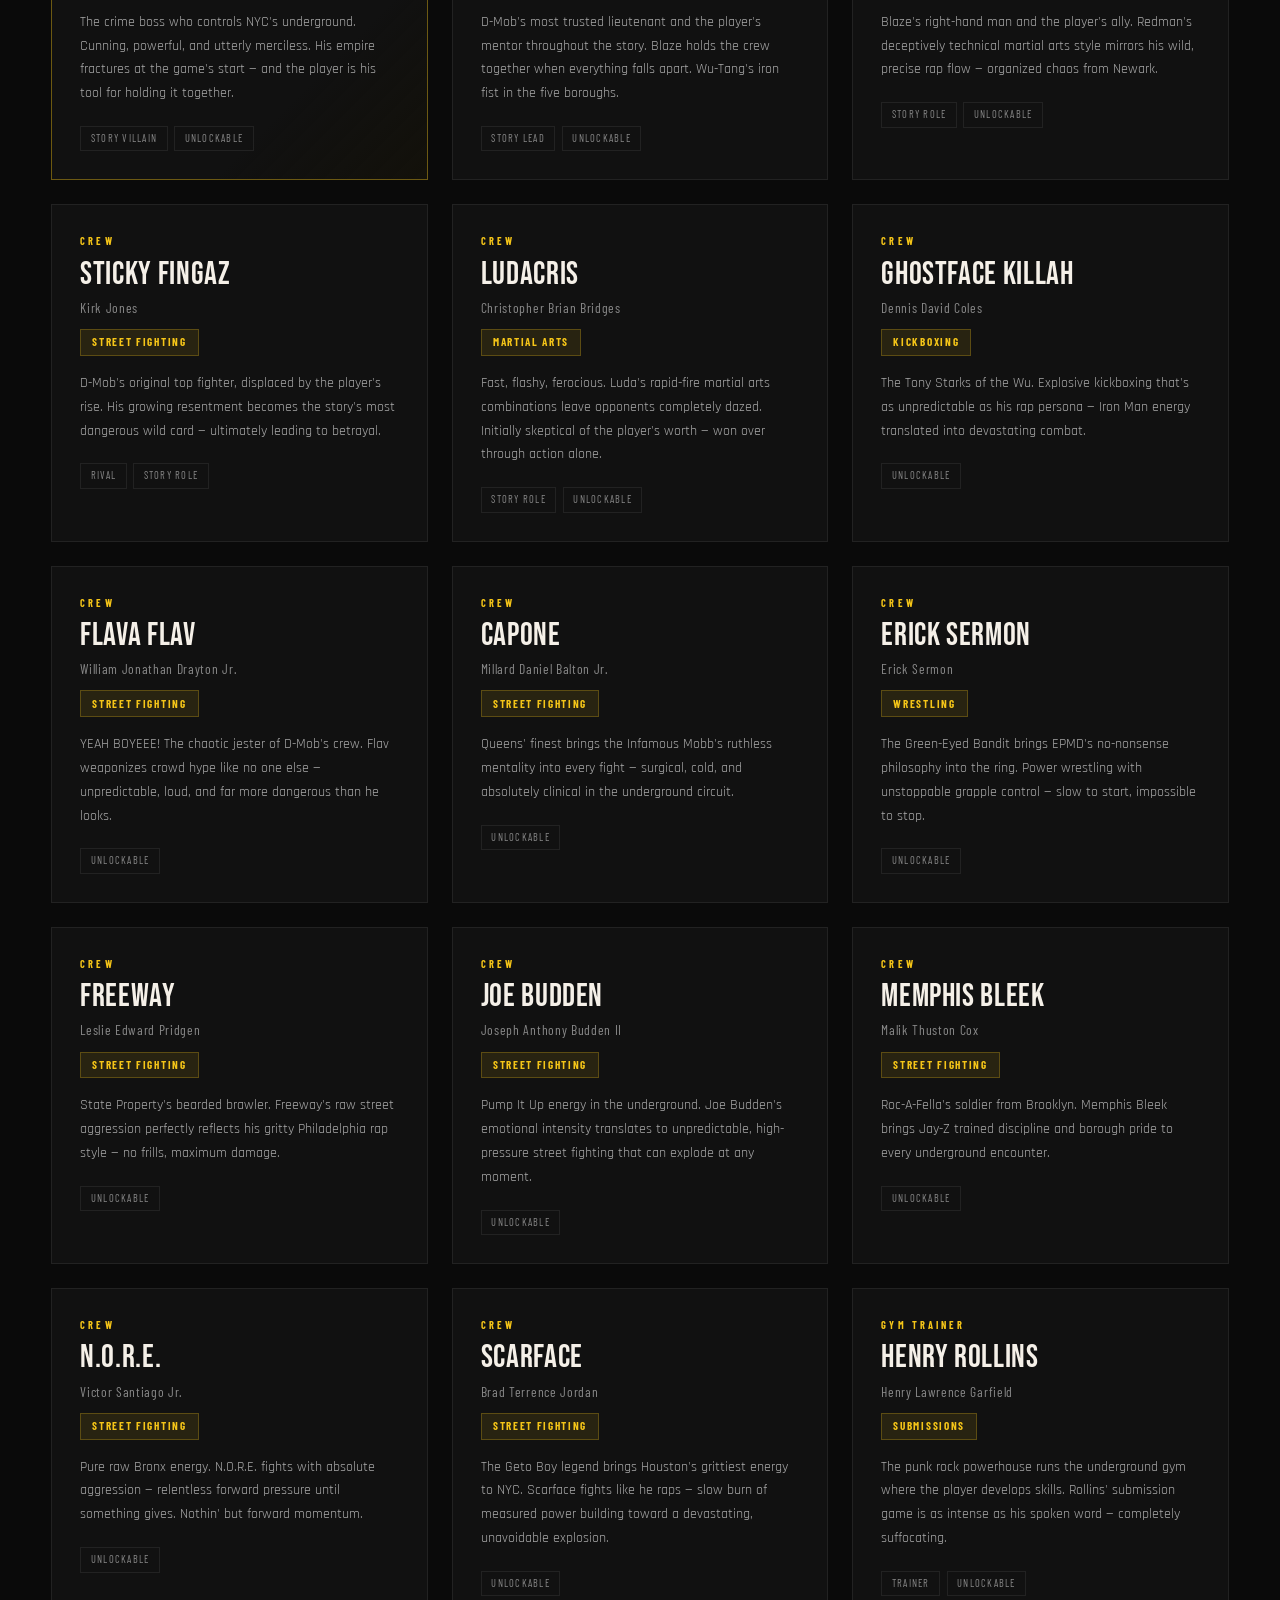
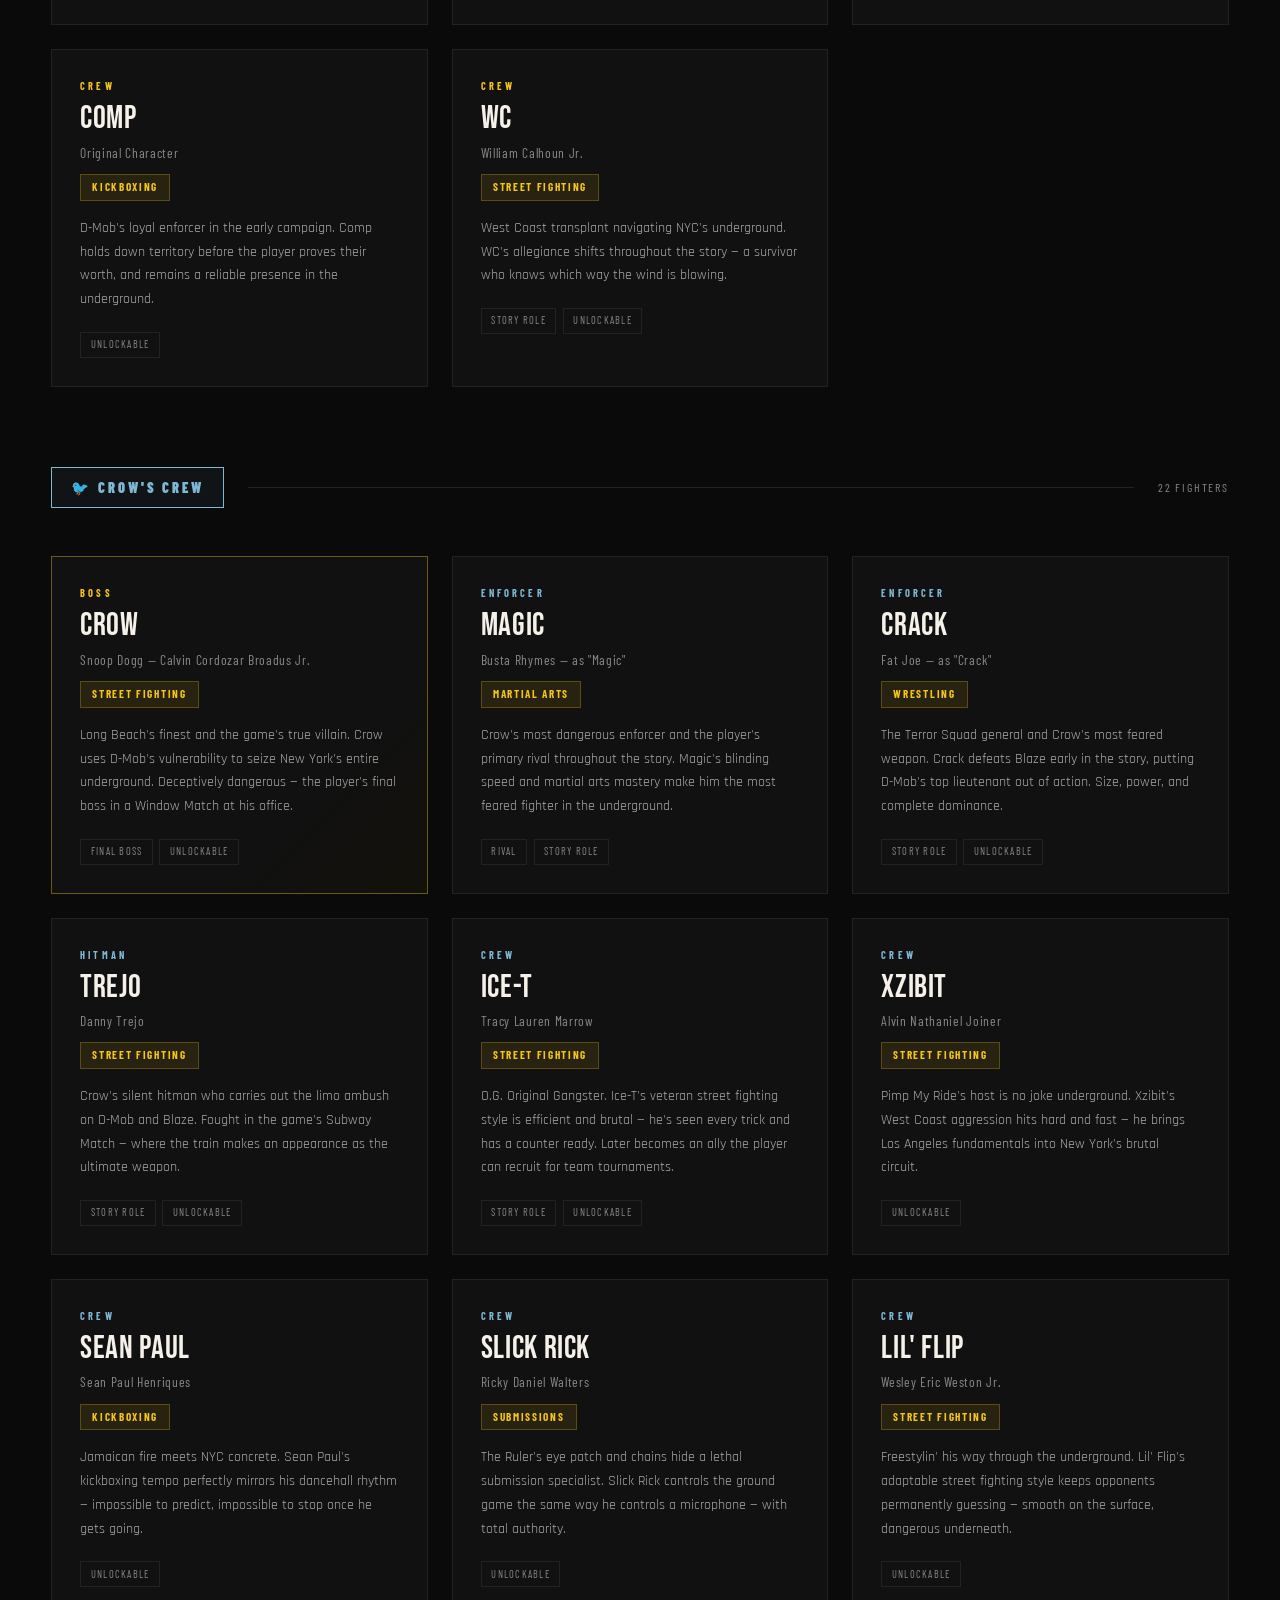
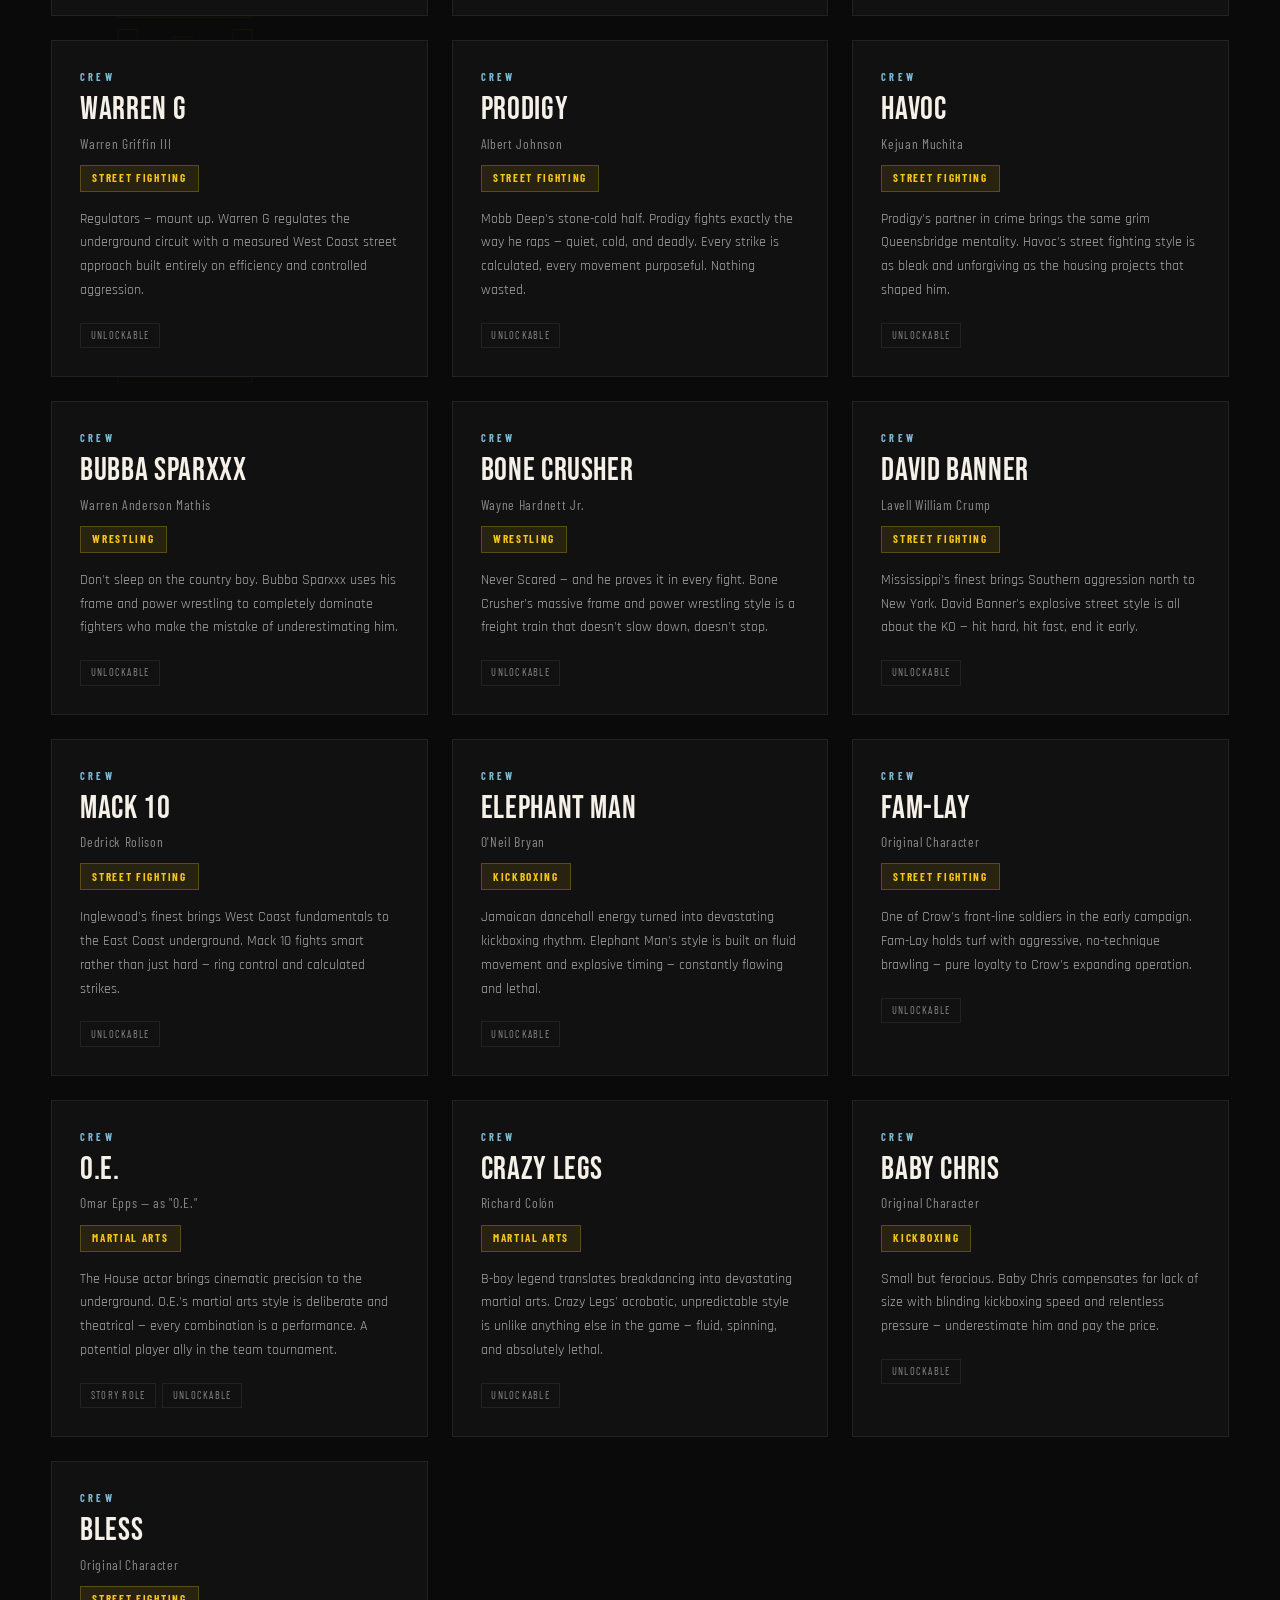
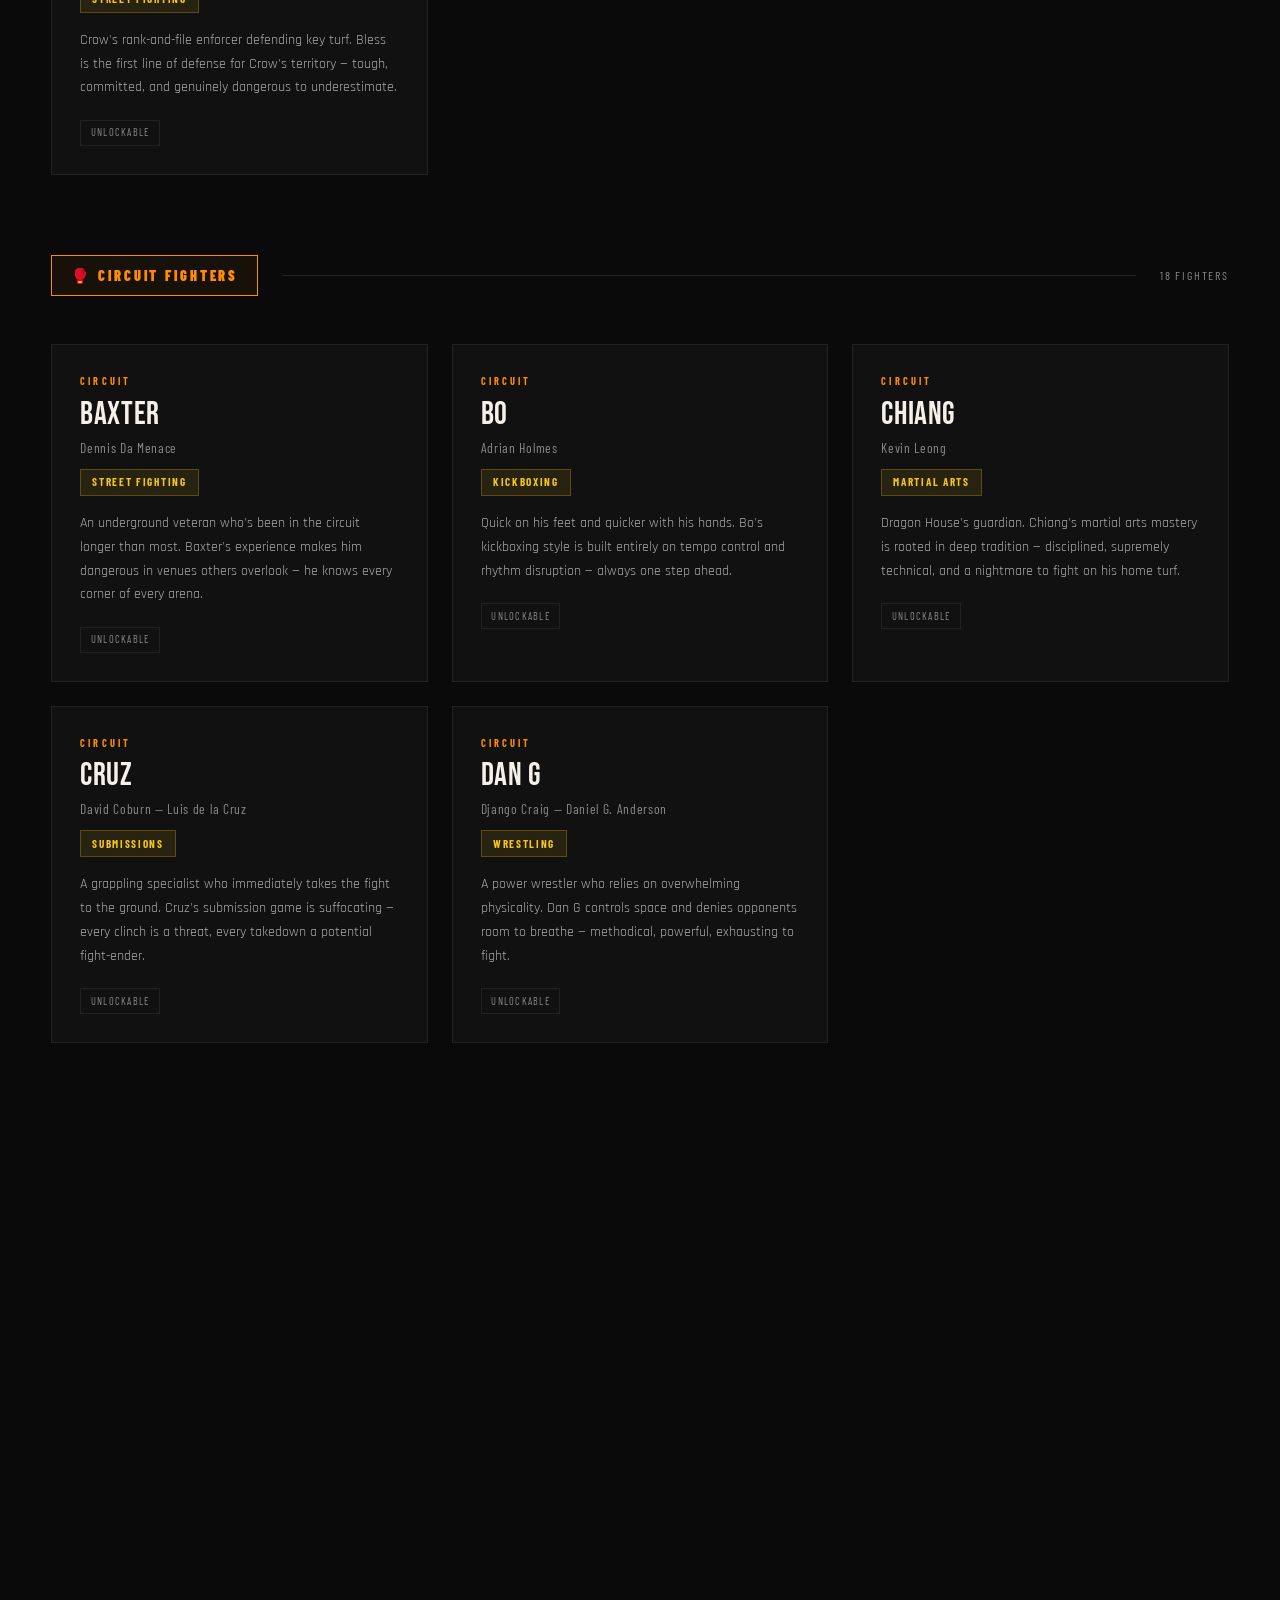
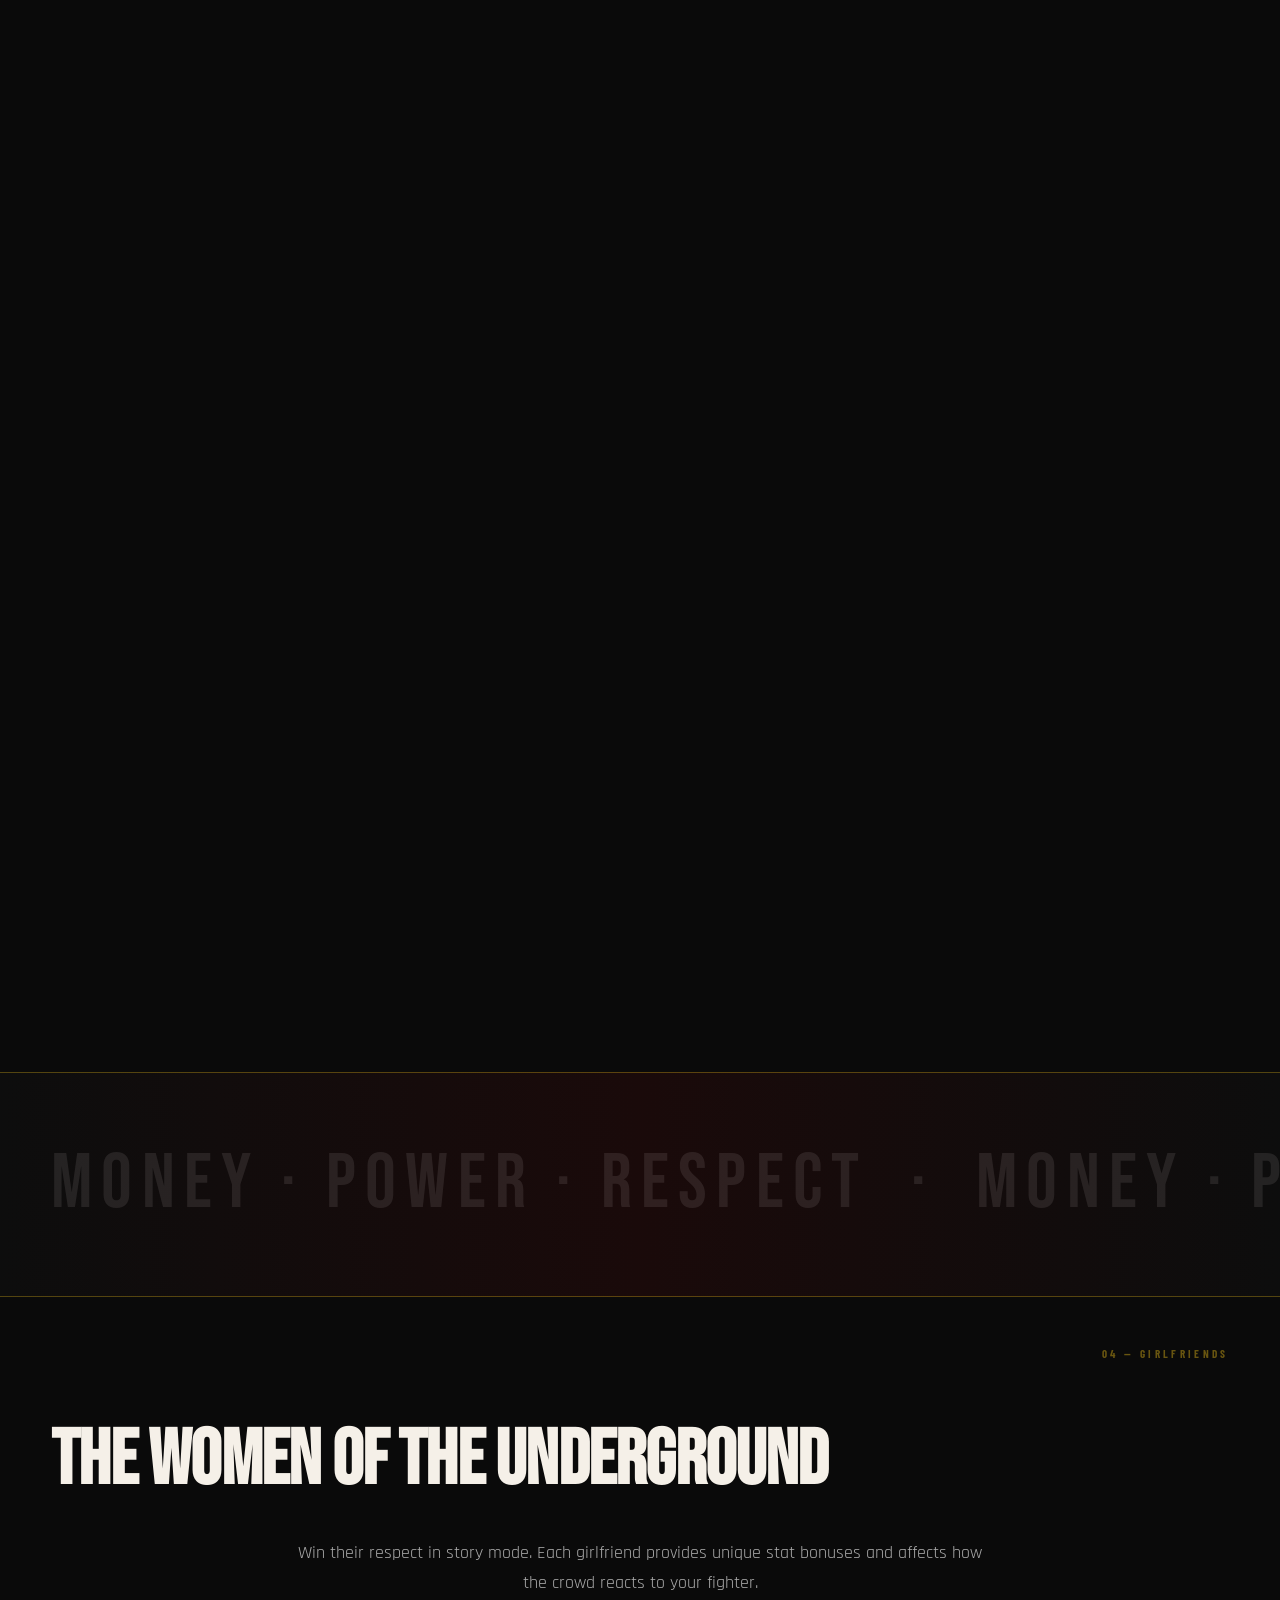
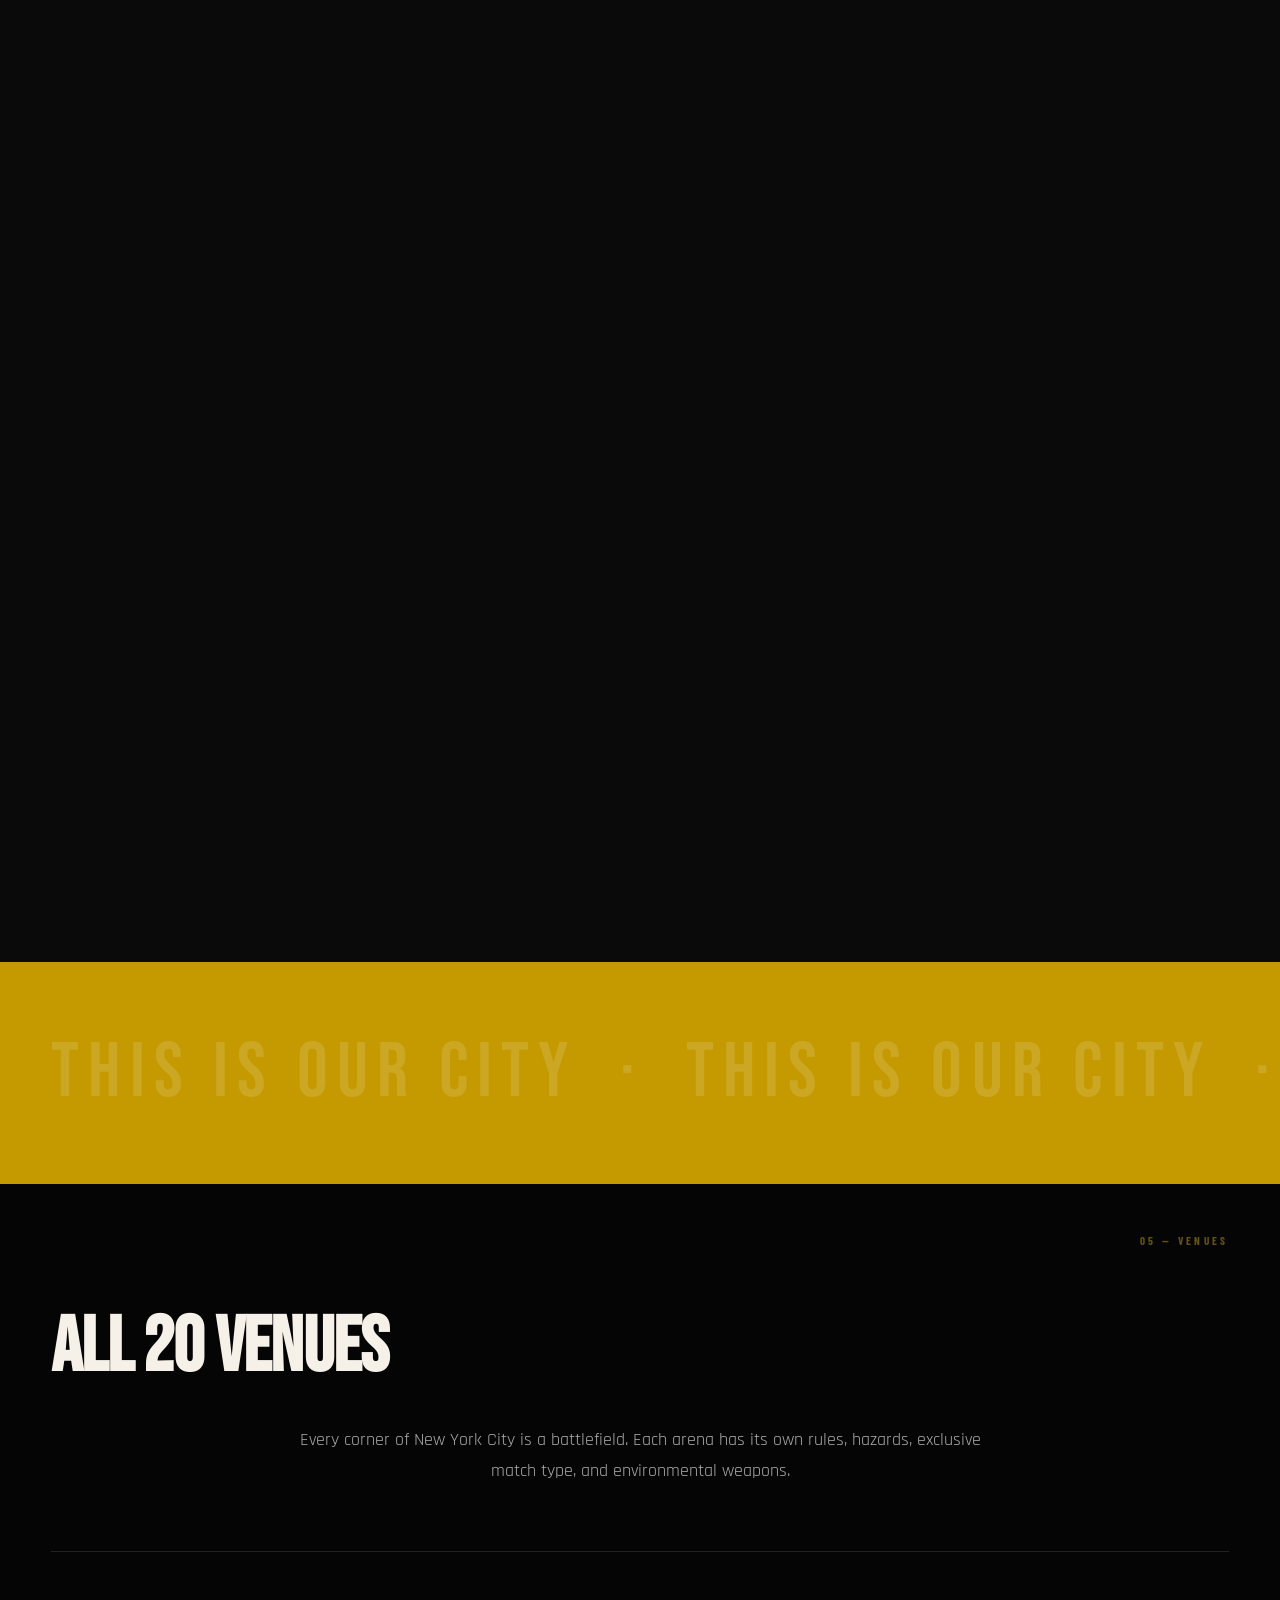
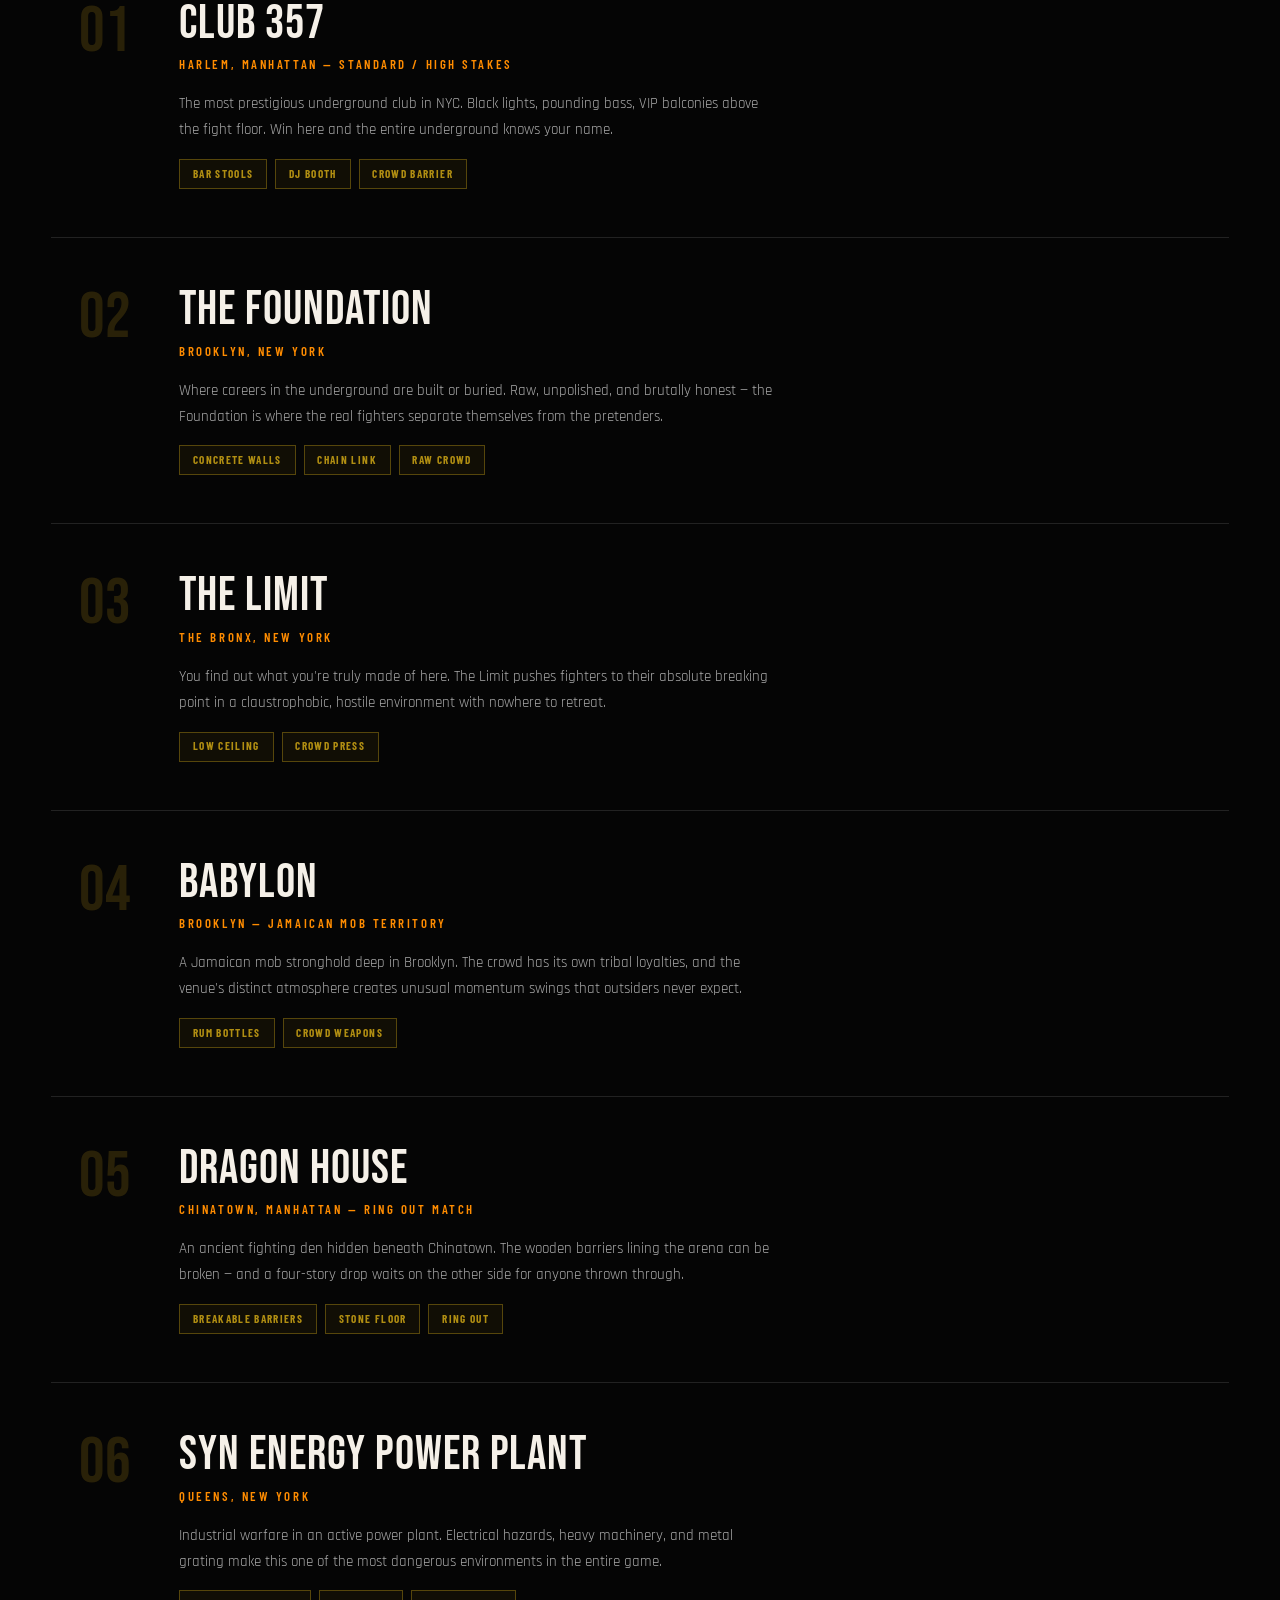
==== commit 93555060: "Upload Page Web" ====
--- a/defjam-wiki/index.html
+++ b/defjam-wiki/index.html
@@ -11,24 +11,22 @@
 </head>
 <body>
 
-  <!-- SCANLINES OVERLAY -->
   <div class="scanlines"></div>
-  <!-- NOISE OVERLAY -->
   <div class="noise"></div>
 
-  <!-- HEADER -->
   <header class="site-header">
     <div class="header-bg">
       <div class="header-graffiti">FIGHT FOR NY</div>
     </div>
     <nav class="nav-bar">
       <ul>
-        <li><a href="#overview" class="nav-link">Overview</a></li>
-        <li><a href="#gameplay" class="nav-link">Gameplay</a></li>
-        <li><a href="#fighters" class="nav-link">Fighters</a></li>
-        <li><a href="#venues" class="nav-link">Venues</a></li>
-        <li><a href="#soundtrack" class="nav-link">Soundtrack</a></li>
-        <li><a href="#legacy" class="nav-link">Legacy</a></li>
+        <li><a href="#overview"    class="nav-link">Overview</a></li>
+        <li><a href="#gameplay"    class="nav-link">Gameplay</a></li>
+        <li><a href="#fighters"    class="nav-link">Fighters</a></li>
+        <li><a href="#girlfriends" class="nav-link">Girlfriends</a></li>
+        <li><a href="#venues"      class="nav-link">Venues</a></li>
+        <li><a href="#soundtrack"  class="nav-link">Soundtrack</a></li>
+        <li><a href="#legacy"      class="nav-link">Legacy</a></li>
       </ul>
     </nav>
     <div class="hero-content">
@@ -40,17 +38,11 @@
       </h1>
       <p class="hero-sub reveal-up delay-2">The streets of New York are a battlefield. Every block is a war zone. Every fight is survival.</p>
       <div class="hero-tags reveal-up delay-3">
-        <span class="tag">PS2</span>
-        <span class="tag">XBOX</span>
-        <span class="tag">GAMECUBE</span>
-        <span class="tag">FIGHTING</span>
-        <span class="tag">HIP-HOP</span>
+        <span class="tag">PS2</span><span class="tag">XBOX</span><span class="tag">GAMECUBE</span>
+        <span class="tag">FIGHTING</span><span class="tag">HIP-HOP</span><span class="tag">69 FIGHTERS</span>
       </div>
     </div>
-    <div class="hero-scroll-hint">
-      <span>SCROLL DOWN</span>
-      <div class="scroll-arrow"></div>
-    </div>
+    <div class="hero-scroll-hint"><span>SCROLL DOWN</span><div class="scroll-arrow"></div></div>
   </header>
 
   <main>
@@ -62,25 +54,22 @@
         <div class="overview-grid">
           <div class="overview-text">
             <h2 class="section-title reveal-left">The Game That Defined a Generation</h2>
-            <p class="body-text reveal-left delay-1">
-              <strong>Def Jam Fight for NY</strong> is a hip-hop fighting video game developed by <em>AKI Corporation</em> and published by <em>EA Games</em> in 2004. A sequel to Def Jam Vendetta, it took everything its predecessor did and cranked it to the absolute maximum.
-            </p>
-            <p class="body-text reveal-left delay-2">
-              Set in the ruthless underground fighting circuit of New York City, players take on the role of a custom fighter working their way up through the ranks, navigating a story of loyalty, betrayal, and raw survival. The city is controlled by the iron fist of D-Mob — and only the strongest will break free.
-            </p>
-            <p class="body-text reveal-left delay-3">
-              The game featured over <strong>60 hip-hop and R&B artists</strong> as playable characters — from Snoop Dogg and Ludacris to Carmen Electra and Henry Rollins — giving it a cultural weight unlike anything else in gaming at the time.
-            </p>
+            <p class="body-text reveal-left delay-1"><strong>Def Jam Fight for NY</strong> is a hip-hop fighting game developed by <em>AKI Corporation</em> and published by <em>EA Games</em> in 2004. A sequel to Def Jam Vendetta, it took everything its predecessor did and elevated it to legendary status.</p>
+            <p class="body-text reveal-left delay-2">Set in the ruthless underground fighting circuit of New York City, players create their own fighter and battle through the ranks — caught between <strong>D-Mob</strong>'s crumbling empire and the rival takeover of <strong>Crow (Snoop Dogg)</strong>. The story has genuine cinematic weight, with <strong>Laurence Fishburne</strong> voicing D-Mob.</p>
+            <p class="body-text reveal-left delay-3">The game features <strong>69 playable characters</strong> — hip-hop legends, original fighters, celebrities, and street circuit veterans — each with unique Blazin' Moves, fighting styles, and voice acting.</p>
           </div>
           <div class="overview-card reveal-right">
             <div class="info-card">
               <div class="card-header">GAME INFO</div>
-              <div class="info-row"><span class="info-label">Developer</span><span class="info-value">AKI Corporation</span></div>
+              <div class="info-row"><span class="info-label">Developer</span><span class="info-value">AKI Corp / EA Canada</span></div>
               <div class="info-row"><span class="info-label">Publisher</span><span class="info-value">EA Games</span></div>
-              <div class="info-row"><span class="info-label">Release</span><span class="info-value">September 20, 2004</span></div>
-              <div class="info-row"><span class="info-label">Genre</span><span class="info-value">Fighting / Beat 'em up</span></div>
+              <div class="info-row"><span class="info-label">Release NA</span><span class="info-value">Sept 20, 2004</span></div>
+              <div class="info-row"><span class="info-label">Release PAL</span><span class="info-value">Sept 1, 2004</span></div>
               <div class="info-row"><span class="info-label">Platforms</span><span class="info-value">PS2 · Xbox · GameCube</span></div>
-              <div class="info-row"><span class="info-label">Players</span><span class="info-value">1–2 (Local)</span></div>
+              <div class="info-row"><span class="info-label">Players</span><span class="info-value">1–4 Local</span></div>
+              <div class="info-row"><span class="info-label">Characters</span><span class="info-value">69 Playable</span></div>
+              <div class="info-row"><span class="info-label">Venues</span><span class="info-value">20 Arenas</span></div>
+              <div class="info-row"><span class="info-label">Soundtrack</span><span class="info-value">28 Tracks</span></div>
               <div class="info-row"><span class="info-label">Rating</span><span class="info-value">ESRB M (Mature)</span></div>
               <div class="info-row highlight"><span class="info-label">Metacritic</span><span class="info-value score">85/100</span></div>
             </div>
@@ -89,474 +78,743 @@
       </div>
     </section>
 
-    <!-- DIVIDER -->
-    <div class="section-divider">
-      <div class="divider-text">THE STREETS DON'T SLEEP</div>
-    </div>
+    <div class="section-divider"><div class="divider-text">THE STREETS DON'T SLEEP &nbsp;·&nbsp; THE STREETS DON'T SLEEP &nbsp;·&nbsp; THE STREETS DON'T SLEEP &nbsp;·&nbsp;</div></div>
 
     <!-- GAMEPLAY -->
     <section id="gameplay" class="section section-gameplay">
       <div class="section-label">02 — GAMEPLAY</div>
       <div class="container">
         <h2 class="section-title centered reveal-up">How You Fight Defines Who You Are</h2>
-        <p class="body-text centered reveal-up delay-1">Five distinct fighting styles. One brutal arena. Zero rules.</p>
-
+        <p class="body-text centered reveal-up delay-1">Five distinct fighting styles. One brutal city. Zero rules.</p>
         <div class="styles-grid">
-          <div class="style-card reveal-up delay-1" data-style="street">
-            <div class="style-icon">👊</div>
-            <div class="style-name">STREET FIGHTING</div>
-            <div class="style-desc">Raw, explosive power. No technique, just aggression. Devastating haymakers and dirty tactics that end fights fast.</div>
-            <div class="style-bar"><div class="style-fill" style="--fill: 90%"></div></div>
-            <div class="style-stat">Power: 9/10</div>
-          </div>
-          <div class="style-card reveal-up delay-2" data-style="martial">
-            <div class="style-icon">🥋</div>
-            <div class="style-name">MARTIAL ARTS</div>
-            <div class="style-desc">Disciplined strikes, precise combos, and aerial attacks. Balanced offense and defense with lightning-fast chains.</div>
-            <div class="style-bar"><div class="style-fill" style="--fill: 80%"></div></div>
-            <div class="style-stat">Speed: 8/10</div>
-          </div>
-          <div class="style-card reveal-up delay-3" data-style="wrestling">
-            <div class="style-icon">💪</div>
-            <div class="style-name">WRESTLING</div>
-            <div class="style-desc">Slams, throws, and submission holds. Control the opponent, break their will, and dominate through sheer brute force.</div>
-            <div class="style-bar"><div class="style-fill" style="--fill: 85%"></div></div>
-            <div class="style-stat">Control: 9/10</div>
-          </div>
-          <div class="style-card reveal-up delay-1" data-style="kickboxing">
-            <div class="style-icon">🦵</div>
-            <div class="style-name">KICKBOXING</div>
-            <div class="style-desc">High-impact kicks and punches. Relentless pressure with combinations that break guard and create massive damage.</div>
-            <div class="style-bar"><div class="style-fill" style="--fill: 88%"></div></div>
-            <div class="style-stat">Combo: 9/10</div>
-          </div>
-          <div class="style-card reveal-up delay-2" data-style="submission">
-            <div class="style-icon">🔒</div>
-            <div class="style-name">SUBMISSION</div>
-            <div class="style-desc">Brazilian Jiu-Jitsu and grappling. Take the fight to the ground, lock in chokes and armbars — tap or snap.</div>
-            <div class="style-bar"><div class="style-fill" style="--fill: 75%"></div></div>
-            <div class="style-stat">Technical: 8/10</div>
-          </div>
-        </div>
-
+          <div class="style-card reveal-up delay-1"><div class="style-icon">👊</div><div class="style-name">STREET FIGHTING</div><div class="style-desc">Raw explosive power. No technique — just aggression. Devastating haymakers and dirty tactics. KO via strong punch.</div><div class="style-bar"><div class="style-fill" style="--fill:90%"></div></div><div class="style-stat">Power: 9/10</div></div>
+          <div class="style-card reveal-up delay-2"><div class="style-icon">🥋</div><div class="style-name">MARTIAL ARTS</div><div class="style-desc">Disciplined strikes, precise combos, and aerial attacks. Fast chains and flying KO finishers.</div><div class="style-bar"><div class="style-fill" style="--fill:80%"></div></div><div class="style-stat">Speed: 8/10</div></div>
+          <div class="style-card reveal-up delay-3"><div class="style-icon">💪</div><div class="style-name">WRESTLING</div><div class="style-desc">Slams, throws, and power grapples. Dominate through strength. KO via crushing grapple finisher.</div><div class="style-bar"><div class="style-fill" style="--fill:85%"></div></div><div class="style-stat">Control: 9/10</div></div>
+          <div class="style-card reveal-up delay-1"><div class="style-icon">🦵</div><div class="style-name">KICKBOXING</div><div class="style-desc">High-impact kicks and punch combos. Relentless pressure that breaks guard. KO via kick-combo finisher.</div><div class="style-bar"><div class="style-fill" style="--fill:88%"></div></div><div class="style-stat">Combo: 9/10</div></div>
+          <div class="style-card reveal-up delay-2"><div class="style-icon">🔒</div><div class="style-name">SUBMISSIONS</div><div class="style-desc">BJJ and grappling mastery. Take the fight to the ground and drain body part health until they tap or snap.</div><div class="style-bar"><div class="style-fill" style="--fill:75%"></div></div><div class="style-stat">Technical: 8/10</div></div>
+        </div>
         <div class="gameplay-features">
           <h3 class="sub-title reveal-up">Core Mechanics</h3>
           <div class="features-grid">
-            <div class="feature-item reveal-left delay-1">
-              <div class="feature-num">01</div>
-              <div class="feature-content">
-                <div class="feature-title">BLAZIN' MOVES</div>
-                <p>Each fighter has a signature Blazin' Move — a finishing technique that can be activated when the momentum meter is full. These devastating attacks are character-specific and often cinematic in execution.</p>
-              </div>
-            </div>
-            <div class="feature-item reveal-left delay-2">
-              <div class="feature-num">02</div>
-              <div class="feature-content">
-                <div class="feature-title">MOMENTUM SYSTEM</div>
-                <p>The game tracks momentum in real time. Successful hits, taunts, and crowd hype build your meter. High momentum increases damage and unlocks special attacks — losing it weakens your fighter dramatically.</p>
-              </div>
-            </div>
-            <div class="feature-item reveal-left delay-3">
-              <div class="feature-num">03</div>
-              <div class="feature-content">
-                <div class="feature-title">ENVIRONMENTAL COMBAT</div>
-                <p>Each venue is a weapon. Slam enemies into dumpsters, throw them onto pool tables, push them into crowds. Every arena has unique interactive elements that change how fights unfold.</p>
-              </div>
-            </div>
-            <div class="feature-item reveal-left delay-1">
-              <div class="feature-num">04</div>
-              <div class="feature-content">
-                <div class="feature-title">CHARACTER CREATION</div>
-                <p>Build your fighter from scratch — face, body type, tattoos, clothes, and jewelry. Your look affects how the crowd reacts and can intimidate opponents before the first punch is thrown.</p>
-              </div>
-            </div>
+            <div class="feature-item reveal-left delay-1"><div class="feature-num">01</div><div class="feature-content"><div class="feature-title">BLAZIN' MOVES</div><p>Each fighter has a unique finishing technique activated when the momentum meter is maxed. Created characters can equip up to four Blazin' Moves from the full roster.</p></div></div>
+            <div class="feature-item reveal-left delay-2"><div class="feature-num">02</div><div class="feature-content"><div class="feature-title">DUAL HEALTH BARS</div><p>Two layered bars: consciousness (fast to drop, fast to recover) and physical wellness (the true ceiling). When consciousness hits critical, the bar turns red — danger state activated.</p></div></div>
+            <div class="feature-item reveal-left delay-3"><div class="feature-num">03</div><div class="feature-content"><div class="feature-title">ENVIRONMENTAL COMBAT</div><p>Crowd members shove fighters back, hold fighters open for attacks, and sometimes carry weapons to hand out mid-fight. Every surface is a potential weapon.</p></div></div>
+            <div class="feature-item reveal-left delay-1"><div class="feature-num">04</div><div class="feature-content"><div class="feature-title">CHARACTER CREATION</div><p>Build your fighter from scratch. Clothes, tattoos, and jewelry from Jacob the Jeweler determine Charisma — the higher your style, the faster momentum builds.</p></div></div>
+            <div class="feature-item reveal-left delay-2"><div class="feature-num">05</div><div class="feature-content"><div class="feature-title">BATTLE MODES</div><p>1v1, 2v2, Free-for-All (3-4 players), Cage Match, Ring Out, Inferno, Demolition, Subway, and Window matches — each tied to a specific venue with its own win conditions.</p></div></div>
+            <div class="feature-item reveal-left delay-3"><div class="feature-num">06</div><div class="feature-content"><div class="feature-title">MULTI-STYLE SYSTEM</div><p>Fighters can combine up to three fighting styles simultaneously. A wrestler with kickboxing and submissions creates a completely unique fighter that no opponent is prepared for.</p></div></div>
           </div>
         </div>
       </div>
     </section>
 
-    <!-- DIVIDER -->
-    <div class="section-divider alt">
-      <div class="divider-text">REPRESENT YOUR BOROUGH</div>
-    </div>
+    <div class="section-divider alt"><div class="divider-text">REPRESENT YOUR BOROUGH &nbsp;·&nbsp; REPRESENT YOUR BOROUGH &nbsp;·&nbsp; REPRESENT YOUR BOROUGH &nbsp;·&nbsp;</div></div>
 
     <!-- FIGHTERS -->
     <section id="fighters" class="section section-fighters">
       <div class="section-label">03 — FIGHTERS</div>
       <div class="container">
-        <h2 class="section-title reveal-up">The Roster</h2>
-        <p class="body-text centered reveal-up delay-1">Over 60 hip-hop legends, athletes, and icons. These are some of the most iconic.</p>
-
-        <div class="fighters-grid">
-
-          <div class="fighter-card reveal-up delay-1" data-tier="boss">
-            <div class="fighter-rank">MAIN VILLAIN</div>
-            <div class="fighter-name">D-MOB</div>
-            <div class="fighter-real">Fictional / Voiced by Laurence Fishburne</div>
-            <div class="fighter-style">Street Fighting</div>
-            <p class="fighter-bio">The ruthless crime boss who controls New York's underground fighting circuit. The player's ultimate nemesis — cunning, powerful, and utterly merciless.</p>
-            <div class="fighter-tags"><span>Boss</span><span>Villain</span></div>
-          </div>
-
-          <div class="fighter-card reveal-up delay-2" data-tier="legend">
-            <div class="fighter-rank">LEGEND</div>
-            <div class="fighter-name">SNOOP DOGG</div>
-            <div class="fighter-real">Calvin Cordozar Broadus Jr.</div>
-            <div class="fighter-style">Street Fighting</div>
-            <p class="fighter-bio">Long Beach's finest brings his laid-back menace to the ring. Deceptively dangerous with incredible range and a crowd-controlling presence.</p>
-            <div class="fighter-tags"><span>Playable</span><span>Unlockable</span></div>
-          </div>
-
-          <div class="fighter-card reveal-up delay-3" data-tier="legend">
-            <div class="fighter-rank">LEGEND</div>
-            <div class="fighter-name">LUDACRIS</div>
-            <div class="fighter-real">Christopher Brian Bridges</div>
-            <div class="fighter-style">Martial Arts</div>
-            <p class="fighter-bio">Fast, flashy, and ferocious. Luda's martial arts style mirrors his rap flow — rapid-fire combinations that leave opponents dazed and confused.</p>
-            <div class="fighter-tags"><span>Playable</span><span>Story Role</span></div>
-          </div>
-
-          <div class="fighter-card reveal-up delay-1" data-tier="legend">
-            <div class="fighter-rank">LEGEND</div>
-            <div class="fighter-name">METHOD MAN</div>
-            <div class="fighter-real">Clifford Elmo Smith Jr.</div>
-            <div class="fighter-style">Street Fighting</div>
-            <p class="fighter-bio">Wu-Tang's iron fist in the five boroughs. Method Man brings grimy NY energy and relentless aggression into every brawl.</p>
-            <div class="fighter-tags"><span>Playable</span></div>
-          </div>
-
-          <div class="fighter-card reveal-up delay-2" data-tier="legend">
-            <div class="fighter-rank">LEGEND</div>
-            <div class="fighter-name">GHOSTFACE KILLAH</div>
-            <div class="fighter-real">Dennis David Coles</div>
-            <div class="fighter-style">Kickboxing</div>
-            <p class="fighter-bio">The Tony Starks of the Wu. Ghostface's explosive kickboxing style reflects his wild, unpredictable rap persona — dangerous from any angle.</p>
-            <div class="fighter-tags"><span>Playable</span></div>
-          </div>
-
-          <div class="fighter-card reveal-up delay-3" data-tier="special">
-            <div class="fighter-rank">SPECIAL</div>
-            <div class="fighter-name">HENRY ROLLINS</div>
-            <div class="fighter-real">Henry Lawrence Garfield</div>
-            <div class="fighter-style">Submission</div>
-            <p class="fighter-bio">The punk rock powerhouse. Rollins' submission style is as intense as his spoken word — relentless, grinding, and absolutely suffocating.</p>
-            <div class="fighter-tags"><span>Playable</span><span>Crossover</span></div>
-          </div>
-
-          <div class="fighter-card reveal-up delay-1" data-tier="legend">
-            <div class="fighter-rank">LEGEND</div>
-            <div class="fighter-name">FLAVA FLAV</div>
-            <div class="fighter-real">William Jonathan Drayton Jr.</div>
-            <div class="fighter-style">Street Fighting</div>
-            <p class="fighter-bio">YEAH BOYEEE! Don't let the clown persona fool you — Flav is chaotic, unpredictable, and uses his crowd hype like a weapon.</p>
-            <div class="fighter-tags"><span>Playable</span></div>
-          </div>
-
-          <div class="fighter-card reveal-up delay-2" data-tier="legend">
-            <div class="fighter-rank">LEGEND</div>
-            <div class="fighter-name">REDMAN</div>
-            <div class="fighter-real">Reggie Noble</div>
-            <div class="fighter-style">Martial Arts</div>
-            <p class="fighter-bio">Newark's finest brings organized chaos. Redman's style is deceptively technical — he fights the same way he raps, with wild precision.</p>
-            <div class="fighter-tags"><span>Playable</span></div>
-          </div>
-
-          <div class="fighter-card reveal-up delay-3" data-tier="legend">
-            <div class="fighter-rank">LEGEND</div>
-            <div class="fighter-name">LL COOL J</div>
-            <div class="fighter-real">James Todd Smith</div>
-            <div class="fighter-style">Street Fighting</div>
-            <p class="fighter-bio">Ladies Love Cool James — and fear him in the ring. LL's imposing physique and street-brawling style make him one of the most well-rounded fighters in the game.</p>
-            <div class="fighter-tags"><span>Playable</span><span>Story Role</span></div>
-          </div>
-
-          <div class="fighter-card reveal-up delay-1" data-tier="legend">
-            <div class="fighter-rank">LEGEND</div>
-            <div class="fighter-name">SEAN PAUL</div>
-            <div class="fighter-real">Sean Paul Henriques</div>
-            <div class="fighter-style">Kickboxing</div>
-            <p class="fighter-bio">Bringing Jamaican fire to New York's underground. Sean Paul's lightning-fast kickboxing tempo mirrors his dancehall rhythm — impossible to predict, impossible to stop.</p>
-            <div class="fighter-tags"><span>Playable</span></div>
-          </div>
-
-          <div class="fighter-card reveal-up delay-2" data-tier="legend">
-            <div class="fighter-rank">LEGEND</div>
-            <div class="fighter-name">FAT JOE</div>
-            <div class="fighter-real">Joseph Antonio Cartagena</div>
-            <div class="fighter-style">Wrestling</div>
-            <p class="fighter-bio">The Terror Squad general. Fat Joe's size is his weapon — crushing slams, devastating throws, and a presence that fills the entire arena with dread.</p>
-            <div class="fighter-tags"><span>Playable</span></div>
-          </div>
-
-          <div class="fighter-card reveal-up delay-3" data-tier="legend">
-            <div class="fighter-rank">LEGEND</div>
-            <div class="fighter-name">BUSTA RHYMES</div>
-            <div class="fighter-real">Trevor George Smith Jr.</div>
-            <div class="fighter-style">Martial Arts</div>
-            <p class="fighter-bio">One of the fastest rappers alive becomes one of the fastest fighters in the game. Busta's martial arts style is a flurry of unpredictable combos that leaves opponents overwhelmed.</p>
-            <div class="fighter-tags"><span>Playable</span></div>
-          </div>
-
-          <div class="fighter-card reveal-up delay-1" data-tier="legend">
-            <div class="fighter-rank">LEGEND</div>
-            <div class="fighter-name">N.O.R.E.</div>
-            <div class="fighter-real">Victor Santiago Jr.</div>
-            <div class="fighter-style">Street Fighting</div>
-            <p class="fighter-bio">Nothin's pure raw street energy from the Bronx. N.O.R.E. fights with absolute aggression — no technique, no strategy, just relentless pressure until something breaks.</p>
-            <div class="fighter-tags"><span>Playable</span></div>
-          </div>
-
-          <div class="fighter-card reveal-up delay-2" data-tier="special">
-            <div class="fighter-rank">SPECIAL</div>
-            <div class="fighter-name">CARMEN ELECTRA</div>
-            <div class="fighter-real">Tara Leigh Patrick</div>
-            <div class="fighter-style">Kickboxing</div>
-            <p class="fighter-bio">Don't underestimate her. Carmen Electra's deceptive speed and crowd-commanding presence make her a nightmare to fight — she controls the momentum of any bout she enters.</p>
-            <div class="fighter-tags"><span>Playable</span><span>Crossover</span></div>
-          </div>
-
-          <div class="fighter-card reveal-up delay-3" data-tier="legend">
-            <div class="fighter-rank">LEGEND</div>
-            <div class="fighter-name">SCARFACE</div>
-            <div class="fighter-real">Brad Terrence Jordan</div>
-            <div class="fighter-style">Street Fighting</div>
-            <p class="fighter-bio">The Geto Boy legend brings Houston's grittiest energy to NYC. Scarface's measured, devastating power style is a slow burn — until the explosion that ends everything.</p>
-            <div class="fighter-tags"><span>Playable</span></div>
-          </div>
-
-          <div class="fighter-card reveal-up delay-1" data-tier="legend">
-            <div class="fighter-rank">LEGEND</div>
-            <div class="fighter-name">LUPE FIASCO</div>
-            <div class="fighter-real">Wasalu Muhammad Jaco</div>
-            <div class="fighter-style">Martial Arts</div>
-            <p class="fighter-bio">The Chicago intellect with a warrior's discipline. Lupe's precise, artistic fighting style is as layered as his lyrics — every move calculated, every combo a statement.</p>
-            <div class="fighter-tags"><span>Playable</span></div>
-          </div>
-
-          <div class="fighter-card reveal-up delay-2" data-tier="special">
-            <div class="fighter-rank">SPECIAL</div>
-            <div class="fighter-name">MAGIC</div>
-            <div class="fighter-real">Fictional — D-Mob's Lieutenant</div>
-            <div class="fighter-style">Wrestling</div>
-            <p class="fighter-bio">D-Mob's most loyal enforcer and the player's primary rival throughout the story. Magic's wrestling dominance and personal vendetta make every encounter with him a statement fight.</p>
-            <div class="fighter-tags"><span>Rival</span><span>Story Role</span></div>
-          </div>
-
-          <div class="fighter-card reveal-up delay-3" data-tier="legend">
-            <div class="fighter-rank">LEGEND</div>
-            <div class="fighter-name">CAPONE</div>
-            <div class="fighter-real">Millard Daniel Balton Jr.</div>
-            <div class="fighter-style">Street Fighting</div>
-            <p class="fighter-bio">Queens represent. Capone brings the Infamous Mobb's ruthless mentality into every fight — surgical, cold, and absolutely clinical in the underground circuit.</p>
-            <div class="fighter-tags"><span>Playable</span></div>
-          </div>
-
-          <div class="fighter-card reveal-up delay-1" data-tier="legend">
-            <div class="fighter-rank">LEGEND</div>
-            <div class="fighter-name">STICKY FINGAZ</div>
-            <div class="fighter-real">Kirk Jones</div>
-            <div class="fighter-style">Street Fighting</div>
-            <p class="fighter-bio">Onyx's most volatile member brings explosive energy and raw ferocity. Sticky Fingaz is unpredictable, dangerous, and perfectly at home in the darkest corners of the underground.</p>
-            <div class="fighter-tags"><span>Playable</span></div>
-          </div>
-
-        </div>
+        <h2 class="section-title reveal-up">The Complete Roster — 69 Fighters</h2>
+        <p class="body-text centered reveal-up delay-1">Every playable character in the game — hip-hop legends, original street fighters, and story characters.</p>
+
+        <!-- SEARCH / FILTER -->
+        <div class="roster-filter reveal-up delay-2">
+          <input type="text" id="fighterSearch" placeholder="Search fighters..." class="filter-input" />
+          <div class="filter-buttons">
+            <button class="filter-btn active" data-filter="all">ALL</button>
+            <button class="filter-btn" data-filter="dmob">D-MOB'S CREW</button>
+            <button class="filter-btn" data-filter="crow">CROW'S CREW</button>
+            <button class="filter-btn" data-filter="circuit">CIRCUIT</button>
+          </div>
+        </div>
+
+        <!-- D-MOB'S CREW -->
+        <div class="roster-group">
+          <div class="roster-group-header reveal-up">
+            <span class="roster-group-side dmob">⚡ D-MOB'S CREW</span>
+            <div class="roster-group-line"></div>
+            <span class="roster-count">17 Fighters</span>
+          </div>
+          <div class="fighters-grid" id="dmob-grid">
+
+            <div class="fighter-card" data-tier="boss" data-group="dmob" data-name="d-mob darrell lewis christopher judge">
+              <div class="fighter-rank">BOSS</div>
+              <div class="fighter-name">D-MOB</div>
+              <div class="fighter-real">Darrell Lewis — Voiced by Christopher Judge</div>
+              <div class="fighter-style">Street Fighting</div>
+              <p class="fighter-bio">The crime boss who controls NYC's underground. Cunning, powerful, and utterly merciless. His empire fractures at the game's start — and the player is his tool for holding it together.</p>
+              <div class="fighter-tags"><span>Story Villain</span><span>Unlockable</span></div>
+            </div>
+
+            <div class="fighter-card" data-tier="dmob" data-group="dmob" data-name="method man blaze clifford smith wu-tang">
+              <div class="fighter-rank">LIEUTENANT</div>
+              <div class="fighter-name">METHOD MAN</div>
+              <div class="fighter-real">Clifford Smith Jr. — as "Blaze"</div>
+              <div class="fighter-style">Street Fighting</div>
+              <p class="fighter-bio">D-Mob's most trusted lieutenant and the player's mentor throughout the story. Blaze holds the crew together when everything falls apart. Wu-Tang's iron fist in the five boroughs.</p>
+              <div class="fighter-tags"><span>Story Lead</span><span>Unlockable</span></div>
+            </div>
+
+            <div class="fighter-card" data-tier="dmob" data-group="dmob" data-name="redman doc reggie noble newark">
+              <div class="fighter-rank">CREW</div>
+              <div class="fighter-name">REDMAN</div>
+              <div class="fighter-real">Reggie Noble — as "Doc"</div>
+              <div class="fighter-style">Martial Arts</div>
+              <p class="fighter-bio">Blaze's right-hand man and the player's ally. Redman's deceptively technical martial arts style mirrors his wild, precise rap flow — organized chaos from Newark.</p>
+              <div class="fighter-tags"><span>Story Role</span><span>Unlockable</span></div>
+            </div>
+
+            <div class="fighter-card" data-tier="dmob" data-group="dmob" data-name="sticky fingaz kirk jones onyx">
+              <div class="fighter-rank">CREW</div>
+              <div class="fighter-name">STICKY FINGAZ</div>
+              <div class="fighter-real">Kirk Jones</div>
+              <div class="fighter-style">Street Fighting</div>
+              <p class="fighter-bio">D-Mob's original top fighter, displaced by the player's rise. His growing resentment becomes the story's most dangerous wild card — ultimately leading to betrayal.</p>
+              <div class="fighter-tags"><span>Rival</span><span>Story Role</span></div>
+            </div>
+
+            <div class="fighter-card" data-tier="dmob" data-group="dmob" data-name="ludacris christopher bridges atlanta">
+              <div class="fighter-rank">CREW</div>
+              <div class="fighter-name">LUDACRIS</div>
+              <div class="fighter-real">Christopher Brian Bridges</div>
+              <div class="fighter-style">Martial Arts</div>
+              <p class="fighter-bio">Fast, flashy, ferocious. Luda's rapid-fire martial arts combinations leave opponents completely dazed. Initially skeptical of the player's worth — won over through action alone.</p>
+              <div class="fighter-tags"><span>Story Role</span><span>Unlockable</span></div>
+            </div>
+
+            <div class="fighter-card" data-tier="dmob" data-group="dmob" data-name="ghostface killah dennis coles wu-tang">
+              <div class="fighter-rank">CREW</div>
+              <div class="fighter-name">GHOSTFACE KILLAH</div>
+              <div class="fighter-real">Dennis David Coles</div>
+              <div class="fighter-style">Kickboxing</div>
+              <p class="fighter-bio">The Tony Starks of the Wu. Explosive kickboxing that's as unpredictable as his rap persona — Iron Man energy translated into devastating combat.</p>
+              <div class="fighter-tags"><span>Unlockable</span></div>
+            </div>
+
+            <div class="fighter-card" data-tier="dmob" data-group="dmob" data-name="flava flav william drayton public enemy">
+              <div class="fighter-rank">CREW</div>
+              <div class="fighter-name">FLAVA FLAV</div>
+              <div class="fighter-real">William Jonathan Drayton Jr.</div>
+              <div class="fighter-style">Street Fighting</div>
+              <p class="fighter-bio">YEAH BOYEEE! The chaotic jester of D-Mob's crew. Flav weaponizes crowd hype like no one else — unpredictable, loud, and far more dangerous than he looks.</p>
+              <div class="fighter-tags"><span>Unlockable</span></div>
+            </div>
+
+            <div class="fighter-card" data-tier="dmob" data-group="dmob" data-name="capone millard balton mobb deep queens">
+              <div class="fighter-rank">CREW</div>
+              <div class="fighter-name">CAPONE</div>
+              <div class="fighter-real">Millard Daniel Balton Jr.</div>
+              <div class="fighter-style">Street Fighting</div>
+              <p class="fighter-bio">Queens' finest brings the Infamous Mobb's ruthless mentality into every fight — surgical, cold, and absolutely clinical in the underground circuit.</p>
+              <div class="fighter-tags"><span>Unlockable</span></div>
+            </div>
+
+            <div class="fighter-card" data-tier="dmob" data-group="dmob" data-name="erick sermon epmd green eyed bandit">
+              <div class="fighter-rank">CREW</div>
+              <div class="fighter-name">ERICK SERMON</div>
+              <div class="fighter-real">Erick Sermon</div>
+              <div class="fighter-style">Wrestling</div>
+              <p class="fighter-bio">The Green-Eyed Bandit brings EPMD's no-nonsense philosophy into the ring. Power wrestling with unstoppable grapple control — slow to start, impossible to stop.</p>
+              <div class="fighter-tags"><span>Unlockable</span></div>
+            </div>
+
+            <div class="fighter-card" data-tier="dmob" data-group="dmob" data-name="freeway leslie pridgen state property philly">
+              <div class="fighter-rank">CREW</div>
+              <div class="fighter-name">FREEWAY</div>
+              <div class="fighter-real">Leslie Edward Pridgen</div>
+              <div class="fighter-style">Street Fighting</div>
+              <p class="fighter-bio">State Property's bearded brawler. Freeway's raw street aggression perfectly reflects his gritty Philadelphia rap style — no frills, maximum damage.</p>
+              <div class="fighter-tags"><span>Unlockable</span></div>
+            </div>
+
+            <div class="fighter-card" data-tier="dmob" data-group="dmob" data-name="joe budden pump it up jersey">
+              <div class="fighter-rank">CREW</div>
+              <div class="fighter-name">JOE BUDDEN</div>
+              <div class="fighter-real">Joseph Anthony Budden II</div>
+              <div class="fighter-style">Street Fighting</div>
+              <p class="fighter-bio">Pump It Up energy in the underground. Joe Budden's emotional intensity translates to unpredictable, high-pressure street fighting that can explode at any moment.</p>
+              <div class="fighter-tags"><span>Unlockable</span></div>
+            </div>
+
+            <div class="fighter-card" data-tier="dmob" data-group="dmob" data-name="memphis bleek malik cox roc-a-fella brooklyn">
+              <div class="fighter-rank">CREW</div>
+              <div class="fighter-name">MEMPHIS BLEEK</div>
+              <div class="fighter-real">Malik Thuston Cox</div>
+              <div class="fighter-style">Street Fighting</div>
+              <p class="fighter-bio">Roc-A-Fella's soldier from Brooklyn. Memphis Bleek brings Jay-Z trained discipline and borough pride to every underground encounter.</p>
+              <div class="fighter-tags"><span>Unlockable</span></div>
+            </div>
+
+            <div class="fighter-card" data-tier="dmob" data-group="dmob" data-name="nore n.o.r.e. victor santiago bronx">
+              <div class="fighter-rank">CREW</div>
+              <div class="fighter-name">N.O.R.E.</div>
+              <div class="fighter-real">Victor Santiago Jr.</div>
+              <div class="fighter-style">Street Fighting</div>
+              <p class="fighter-bio">Pure raw Bronx energy. N.O.R.E. fights with absolute aggression — relentless forward pressure until something gives. Nothin' but forward momentum.</p>
+              <div class="fighter-tags"><span>Unlockable</span></div>
+            </div>
+
+            <div class="fighter-card" data-tier="dmob" data-group="dmob" data-name="scarface brad jordan geto boys houston">
+              <div class="fighter-rank">CREW</div>
+              <div class="fighter-name">SCARFACE</div>
+              <div class="fighter-real">Brad Terrence Jordan</div>
+              <div class="fighter-style">Street Fighting</div>
+              <p class="fighter-bio">The Geto Boy legend brings Houston's grittiest energy to NYC. Scarface fights like he raps — slow burn of measured power building toward a devastating, unavoidable explosion.</p>
+              <div class="fighter-tags"><span>Unlockable</span></div>
+            </div>
+
+            <div class="fighter-card" data-tier="dmob" data-group="dmob" data-name="henry rollins punk rock gym trainer">
+              <div class="fighter-rank">GYM TRAINER</div>
+              <div class="fighter-name">HENRY ROLLINS</div>
+              <div class="fighter-real">Henry Lawrence Garfield</div>
+              <div class="fighter-style">Submissions</div>
+              <p class="fighter-bio">The punk rock powerhouse runs the underground gym where the player develops skills. Rollins' submission game is as intense as his spoken word — completely suffocating.</p>
+              <div class="fighter-tags"><span>Trainer</span><span>Unlockable</span></div>
+            </div>
+
+            <div class="fighter-card" data-tier="dmob" data-group="dmob" data-name="comp original character">
+              <div class="fighter-rank">CREW</div>
+              <div class="fighter-name">COMP</div>
+              <div class="fighter-real">Original Character</div>
+              <div class="fighter-style">Kickboxing</div>
+              <p class="fighter-bio">D-Mob's loyal enforcer in the early campaign. Comp holds down territory before the player proves their worth, and remains a reliable presence in the underground.</p>
+              <div class="fighter-tags"><span>Unlockable</span></div>
+            </div>
+
+            <div class="fighter-card" data-tier="dmob" data-group="dmob" data-name="wc william calhoun west coast">
+              <div class="fighter-rank">CREW</div>
+              <div class="fighter-name">WC</div>
+              <div class="fighter-real">William Calhoun Jr.</div>
+              <div class="fighter-style">Street Fighting</div>
+              <p class="fighter-bio">West Coast transplant navigating NYC's underground. WC's allegiance shifts throughout the story — a survivor who knows which way the wind is blowing.</p>
+              <div class="fighter-tags"><span>Story Role</span><span>Unlockable</span></div>
+            </div>
+
+          </div>
+        </div>
+
+        <!-- CROW'S CREW -->
+        <div class="roster-group">
+          <div class="roster-group-header reveal-up">
+            <span class="roster-group-side crow">🐦 CROW'S CREW</span>
+            <div class="roster-group-line"></div>
+            <span class="roster-count">22 Fighters</span>
+          </div>
+          <div class="fighters-grid" id="crow-grid">
+
+            <div class="fighter-card" data-tier="boss" data-group="crow" data-name="crow snoop dogg calvin broadus long beach">
+              <div class="fighter-rank">BOSS</div>
+              <div class="fighter-name">CROW</div>
+              <div class="fighter-real">Snoop Dogg — Calvin Cordozar Broadus Jr.</div>
+              <div class="fighter-style">Street Fighting</div>
+              <p class="fighter-bio">Long Beach's finest and the game's true villain. Crow uses D-Mob's vulnerability to seize New York's entire underground. Deceptively dangerous — the player's final boss in a Window Match at his office.</p>
+              <div class="fighter-tags"><span>Final Boss</span><span>Unlockable</span></div>
+            </div>
+
+            <div class="fighter-card" data-tier="crow" data-group="crow" data-name="magic busta rhymes trevor smith enforcer">
+              <div class="fighter-rank">ENFORCER</div>
+              <div class="fighter-name">MAGIC</div>
+              <div class="fighter-real">Busta Rhymes — as "Magic"</div>
+              <div class="fighter-style">Martial Arts</div>
+              <p class="fighter-bio">Crow's most dangerous enforcer and the player's primary rival throughout the story. Magic's blinding speed and martial arts mastery make him the most feared fighter in the underground.</p>
+              <div class="fighter-tags"><span>Rival</span><span>Story Role</span></div>
+            </div>
+
+            <div class="fighter-card" data-tier="crow" data-group="crow" data-name="crack fat joe joseph cartagena terror squad">
+              <div class="fighter-rank">ENFORCER</div>
+              <div class="fighter-name">CRACK</div>
+              <div class="fighter-real">Fat Joe — as "Crack"</div>
+              <div class="fighter-style">Wrestling</div>
+              <p class="fighter-bio">The Terror Squad general and Crow's most feared weapon. Crack defeats Blaze early in the story, putting D-Mob's top lieutenant out of action. Size, power, and complete dominance.</p>
+              <div class="fighter-tags"><span>Story Role</span><span>Unlockable</span></div>
+            </div>
+
+            <div class="fighter-card" data-tier="crow" data-group="crow" data-name="trejo danny trejo hitman subway">
+              <div class="fighter-rank">HITMAN</div>
+              <div class="fighter-name">TREJO</div>
+              <div class="fighter-real">Danny Trejo</div>
+              <div class="fighter-style">Street Fighting</div>
+              <p class="fighter-bio">Crow's silent hitman who carries out the limo ambush on D-Mob and Blaze. Fought in the game's Subway Match — where the train makes an appearance as the ultimate weapon.</p>
+              <div class="fighter-tags"><span>Story Role</span><span>Unlockable</span></div>
+            </div>
+
+            <div class="fighter-card" data-tier="crow" data-group="crow" data-name="ice-t tracy marrow og original gangster">
+              <div class="fighter-rank">CREW</div>
+              <div class="fighter-name">ICE-T</div>
+              <div class="fighter-real">Tracy Lauren Marrow</div>
+              <div class="fighter-style">Street Fighting</div>
+              <p class="fighter-bio">O.G. Original Gangster. Ice-T's veteran street fighting style is efficient and brutal — he's seen every trick and has a counter ready. Later becomes an ally the player can recruit for team tournaments.</p>
+              <div class="fighter-tags"><span>Story Role</span><span>Unlockable</span></div>
+            </div>
+
+            <div class="fighter-card" data-tier="crow" data-group="crow" data-name="xzibit alvin joiner pimp my ride west coast">
+              <div class="fighter-rank">CREW</div>
+              <div class="fighter-name">XZIBIT</div>
+              <div class="fighter-real">Alvin Nathaniel Joiner</div>
+              <div class="fighter-style">Street Fighting</div>
+              <p class="fighter-bio">Pimp My Ride's host is no joke underground. Xzibit's West Coast aggression hits hard and fast — he brings Los Angeles fundamentals into New York's brutal circuit.</p>
+              <div class="fighter-tags"><span>Unlockable</span></div>
+            </div>
+
+            <div class="fighter-card" data-tier="crow" data-group="crow" data-name="sean paul henriques jamaican dancehall">
+              <div class="fighter-rank">CREW</div>
+              <div class="fighter-name">SEAN PAUL</div>
+              <div class="fighter-real">Sean Paul Henriques</div>
+              <div class="fighter-style">Kickboxing</div>
+              <p class="fighter-bio">Jamaican fire meets NYC concrete. Sean Paul's kickboxing tempo perfectly mirrors his dancehall rhythm — impossible to predict, impossible to stop once he gets going.</p>
+              <div class="fighter-tags"><span>Unlockable</span></div>
+            </div>
+
+            <div class="fighter-card" data-tier="crow" data-group="crow" data-name="slick rick ricky walters the ruler eye patch">
+              <div class="fighter-rank">CREW</div>
+              <div class="fighter-name">SLICK RICK</div>
+              <div class="fighter-real">Ricky Daniel Walters</div>
+              <div class="fighter-style">Submissions</div>
+              <p class="fighter-bio">The Ruler's eye patch and chains hide a lethal submission specialist. Slick Rick controls the ground game the same way he controls a microphone — with total authority.</p>
+              <div class="fighter-tags"><span>Unlockable</span></div>
+            </div>
+
+            <div class="fighter-card" data-tier="crow" data-group="crow" data-name="lil flip freestyle weston houston">
+              <div class="fighter-rank">CREW</div>
+              <div class="fighter-name">LIL' FLIP</div>
+              <div class="fighter-real">Wesley Eric Weston Jr.</div>
+              <div class="fighter-style">Street Fighting</div>
+              <p class="fighter-bio">Freestylin' his way through the underground. Lil' Flip's adaptable street fighting style keeps opponents permanently guessing — smooth on the surface, dangerous underneath.</p>
+              <div class="fighter-tags"><span>Unlockable</span></div>
+            </div>
+
+            <div class="fighter-card" data-tier="crow" data-group="crow" data-name="warren g griffin regulate west coast">
+              <div class="fighter-rank">CREW</div>
+              <div class="fighter-name">WARREN G</div>
+              <div class="fighter-real">Warren Griffin III</div>
+              <div class="fighter-style">Street Fighting</div>
+              <p class="fighter-bio">Regulators — mount up. Warren G regulates the underground circuit with a measured West Coast street approach built entirely on efficiency and controlled aggression.</p>
+              <div class="fighter-tags"><span>Unlockable</span></div>
+            </div>
+
+            <div class="fighter-card" data-tier="crow" data-group="crow" data-name="prodigy albert johnson mobb deep queensbridge">
+              <div class="fighter-rank">CREW</div>
+              <div class="fighter-name">PRODIGY</div>
+              <div class="fighter-real">Albert Johnson</div>
+              <div class="fighter-style">Street Fighting</div>
+              <p class="fighter-bio">Mobb Deep's stone-cold half. Prodigy fights exactly the way he raps — quiet, cold, and deadly. Every strike is calculated, every movement purposeful. Nothing wasted.</p>
+              <div class="fighter-tags"><span>Unlockable</span></div>
+            </div>
+
+            <div class="fighter-card" data-tier="crow" data-group="crow" data-name="havoc kejuan mobb deep queensbridge">
+              <div class="fighter-rank">CREW</div>
+              <div class="fighter-name">HAVOC</div>
+              <div class="fighter-real">Kejuan Muchita</div>
+              <div class="fighter-style">Street Fighting</div>
+              <p class="fighter-bio">Prodigy's partner in crime brings the same grim Queensbridge mentality. Havoc's street fighting style is as bleak and unforgiving as the housing projects that shaped him.</p>
+              <div class="fighter-tags"><span>Unlockable</span></div>
+            </div>
+
+            <div class="fighter-card" data-tier="crow" data-group="crow" data-name="bubba sparxxx warren mathis country wrestling">
+              <div class="fighter-rank">CREW</div>
+              <div class="fighter-name">BUBBA SPARXXX</div>
+              <div class="fighter-real">Warren Anderson Mathis</div>
+              <div class="fighter-style">Wrestling</div>
+              <p class="fighter-bio">Don't sleep on the country boy. Bubba Sparxxx uses his frame and power wrestling to completely dominate fighters who make the mistake of underestimating him.</p>
+              <div class="fighter-tags"><span>Unlockable</span></div>
+            </div>
+
+            <div class="fighter-card" data-tier="crow" data-group="crow" data-name="bone crusher wayne hardnett never scared wrestling">
+              <div class="fighter-rank">CREW</div>
+              <div class="fighter-name">BONE CRUSHER</div>
+              <div class="fighter-real">Wayne Hardnett Jr.</div>
+              <div class="fighter-style">Wrestling</div>
+              <p class="fighter-bio">Never Scared — and he proves it in every fight. Bone Crusher's massive frame and power wrestling style is a freight train that doesn't slow down, doesn't stop.</p>
+              <div class="fighter-tags"><span>Unlockable</span></div>
+            </div>
+
+            <div class="fighter-card" data-tier="crow" data-group="crow" data-name="david banner lavell crump mississippi">
+              <div class="fighter-rank">CREW</div>
+              <div class="fighter-name">DAVID BANNER</div>
+              <div class="fighter-real">Lavell William Crump</div>
+              <div class="fighter-style">Street Fighting</div>
+              <p class="fighter-bio">Mississippi's finest brings Southern aggression north to New York. David Banner's explosive street style is all about the KO — hit hard, hit fast, end it early.</p>
+              <div class="fighter-tags"><span>Unlockable</span></div>
+            </div>
+
+            <div class="fighter-card" data-tier="crow" data-group="crow" data-name="mack 10 dedrick rolison inglewood west coast">
+              <div class="fighter-rank">CREW</div>
+              <div class="fighter-name">MACK 10</div>
+              <div class="fighter-real">Dedrick Rolison</div>
+              <div class="fighter-style">Street Fighting</div>
+              <p class="fighter-bio">Inglewood's finest brings West Coast fundamentals to the East Coast underground. Mack 10 fights smart rather than just hard — ring control and calculated strikes.</p>
+              <div class="fighter-tags"><span>Unlockable</span></div>
+            </div>
+
+            <div class="fighter-card" data-tier="crow" data-group="crow" data-name="elephant man oneil bryan jamaican dancehall">
+              <div class="fighter-rank">CREW</div>
+              <div class="fighter-name">ELEPHANT MAN</div>
+              <div class="fighter-real">O'Neil Bryan</div>
+              <div class="fighter-style">Kickboxing</div>
+              <p class="fighter-bio">Jamaican dancehall energy turned into devastating kickboxing rhythm. Elephant Man's style is built on fluid movement and explosive timing — constantly flowing and lethal.</p>
+              <div class="fighter-tags"><span>Unlockable</span></div>
+            </div>
+
+            <div class="fighter-card" data-tier="crow" data-group="crow" data-name="fam-lay original character crow soldier">
+              <div class="fighter-rank">CREW</div>
+              <div class="fighter-name">FAM-LAY</div>
+              <div class="fighter-real">Original Character</div>
+              <div class="fighter-style">Street Fighting</div>
+              <p class="fighter-bio">One of Crow's front-line soldiers in the early campaign. Fam-Lay holds turf with aggressive, no-technique brawling — pure loyalty to Crow's expanding operation.</p>
+              <div class="fighter-tags"><span>Unlockable</span></div>
+            </div>
+
+            <div class="fighter-card" data-tier="crow" data-group="crow" data-name="omar epps oe actor martial arts">
+              <div class="fighter-rank">CREW</div>
+              <div class="fighter-name">O.E.</div>
+              <div class="fighter-real">Omar Epps — as "O.E."</div>
+              <div class="fighter-style">Martial Arts</div>
+              <p class="fighter-bio">The House actor brings cinematic precision to the underground. O.E.'s martial arts style is deliberate and theatrical — every combination is a performance. A potential player ally in the team tournament.</p>
+              <div class="fighter-tags"><span>Story Role</span><span>Unlockable</span></div>
+            </div>
+
+            <div class="fighter-card" data-tier="crow" data-group="crow" data-name="crazy legs richard colon bboy breakdancing">
+              <div class="fighter-rank">CREW</div>
+              <div class="fighter-name">CRAZY LEGS</div>
+              <div class="fighter-real">Richard Colón</div>
+              <div class="fighter-style">Martial Arts</div>
+              <p class="fighter-bio">B-boy legend translates breakdancing into devastating martial arts. Crazy Legs' acrobatic, unpredictable style is unlike anything else in the game — fluid, spinning, and absolutely lethal.</p>
+              <div class="fighter-tags"><span>Unlockable</span></div>
+            </div>
+
+            <div class="fighter-card" data-tier="crow" data-group="crow" data-name="baby chris original character kickboxing small">
+              <div class="fighter-rank">CREW</div>
+              <div class="fighter-name">BABY CHRIS</div>
+              <div class="fighter-real">Original Character</div>
+              <div class="fighter-style">Kickboxing</div>
+              <p class="fighter-bio">Small but ferocious. Baby Chris compensates for lack of size with blinding kickboxing speed and relentless pressure — underestimate him and pay the price.</p>
+              <div class="fighter-tags"><span>Unlockable</span></div>
+            </div>
+
+            <div class="fighter-card" data-tier="crow" data-group="crow" data-name="bless original character crow soldier street">
+              <div class="fighter-rank">CREW</div>
+              <div class="fighter-name">BLESS</div>
+              <div class="fighter-real">Original Character</div>
+              <div class="fighter-style">Street Fighting</div>
+              <p class="fighter-bio">Crow's rank-and-file enforcer defending key turf. Bless is the first line of defense for Crow's territory — tough, committed, and genuinely dangerous to underestimate.</p>
+              <div class="fighter-tags"><span>Unlockable</span></div>
+            </div>
+
+          </div>
+        </div>
+
+        <!-- CIRCUIT FIGHTERS -->
+        <div class="roster-group">
+          <div class="roster-group-header reveal-up">
+            <span class="roster-group-side circuit">🥊 CIRCUIT FIGHTERS</span>
+            <div class="roster-group-line"></div>
+            <span class="roster-count">18 Fighters</span>
+          </div>
+          <div class="fighters-grid" id="circuit-grid">
+
+            <div class="fighter-card" data-tier="circuit" data-group="circuit" data-name="baxter dennis da menace street veteran">
+              <div class="fighter-rank">CIRCUIT</div><div class="fighter-name">BAXTER</div>
+              <div class="fighter-real">Dennis Da Menace</div><div class="fighter-style">Street Fighting</div>
+              <p class="fighter-bio">An underground veteran who's been in the circuit longer than most. Baxter's experience makes him dangerous in venues others overlook — he knows every corner of every arena.</p>
+              <div class="fighter-tags"><span>Unlockable</span></div>
+            </div>
+
+            <div class="fighter-card" data-tier="circuit" data-group="circuit" data-name="bo adrian holmes kickboxing tempo">
+              <div class="fighter-rank">CIRCUIT</div><div class="fighter-name">BO</div>
+              <div class="fighter-real">Adrian Holmes</div><div class="fighter-style">Kickboxing</div>
+              <p class="fighter-bio">Quick on his feet and quicker with his hands. Bo's kickboxing style is built entirely on tempo control and rhythm disruption — always one step ahead.</p>
+              <div class="fighter-tags"><span>Unlockable</span></div>
+            </div>
+
+            <div class="fighter-card" data-tier="circuit" data-group="circuit" data-name="chiang kevin leong chinatown dragon house martial arts">
+              <div class="fighter-rank">CIRCUIT</div><div class="fighter-name">CHIANG</div>
+              <div class="fighter-real">Kevin Leong</div><div class="fighter-style">Martial Arts</div>
+              <p class="fighter-bio">Dragon House's guardian. Chiang's martial arts mastery is rooted in deep tradition — disciplined, supremely technical, and a nightmare to fight on his home turf.</p>
+              <div class="fighter-tags"><span>Unlockable</span></div>
+            </div>
+
+            <div class="fighter-card" data-tier="circuit" data-group="circuit" data-name="cruz david coburn luis de la submissions grappling">
+              <div class="fighter-rank">CIRCUIT</div><div class="fighter-name">CRUZ</div>
+              <div class="fighter-real">David Coburn — Luis de la Cruz</div><div class="fighter-style">Submissions</div>
+              <p class="fighter-bio">A grappling specialist who immediately takes the fight to the ground. Cruz's submission game is suffocating — every clinch is a threat, every takedown a potential fight-ender.</p>
+              <div class="fighter-tags"><span>Unlockable</span></div>
+            </div>
+
+            <div class="fighter-card" data-tier="circuit" data-group="circuit" data-name="dan g django craig daniel anderson wrestling power">
+              <div class="fighter-rank">CIRCUIT</div><div class="fighter-name">DAN G</div>
+              <div class="fighter-real">Django Craig — Daniel G. Anderson</div><div class="fighter-style">Wrestling</div>
+              <p class="fighter-bio">A power wrestler who relies on overwhelming physicality. Dan G controls space and denies opponents room to breathe — methodical, powerful, exhausting to fight.</p>
+              <div class="fighter-tags"><span>Unlockable</span></div>
+            </div>
+
+            <div class="fighter-card" data-tier="circuit" data-group="circuit" data-name="house kieth dallas anslem jackson wrestling size">
+              <div class="fighter-rank">CIRCUIT</div><div class="fighter-name">HOUSE</div>
+              <div class="fighter-real">Kieth Dallas — Anslem "House" Jackson</div><div class="fighter-style">Wrestling</div>
+              <p class="fighter-bio">His name says everything. House is an immovable object in the underground — a wrestling powerhouse who dominates through sheer size and refuses to be moved.</p>
+              <div class="fighter-tags"><span>Unlockable</span></div>
+            </div>
+
+            <div class="fighter-card" data-tier="circuit" data-group="circuit" data-name="manny brian hayes gray street brawler">
+              <div class="fighter-rank">CIRCUIT</div><div class="fighter-name">MANNY</div>
+              <div class="fighter-real">Brian Hayes — Manny Gray</div><div class="fighter-style">Street Fighting</div>
+              <p class="fighter-bio">A pure street brawler with no style and absolutely no mercy. Manny fights the way most people in the underground learned — in back alleys with zero rules.</p>
+              <div class="fighter-tags"><span>Unlockable</span></div>
+            </div>
+
+            <div class="fighter-card" data-tier="circuit" data-group="circuit" data-name="masa crazy ben hayama masakazu ninagawa japan martial arts">
+              <div class="fighter-rank">CIRCUIT</div><div class="fighter-name">MASA</div>
+              <div class="fighter-real">Crazy Ben Hayama — Masakazu Ninagawa</div><div class="fighter-style">Martial Arts</div>
+              <p class="fighter-bio">Dragon House's second guardian. Masa's martial arts draws from Japanese tradition — supremely precise, powerfully technical, and completely unforgiving of mistakes.</p>
+              <div class="fighter-tags"><span>Unlockable</span></div>
+            </div>
+
+            <div class="fighter-card" data-tier="circuit" data-group="circuit" data-name="meca eat em up kickboxing machine precision">
+              <div class="fighter-rank">CIRCUIT</div><div class="fighter-name">MECA</div>
+              <div class="fighter-real">Eat Em Up</div><div class="fighter-style">Kickboxing</div>
+              <p class="fighter-bio">A kickboxing machine who approaches every fight as a calculated assault. Meca's precision and power make him a serious threat at any distance and in any environment.</p>
+              <div class="fighter-tags"><span>Unlockable</span></div>
+            </div>
+
+            <div class="fighter-card" data-tier="circuit" data-group="circuit" data-name="nyne billy sly williams andre wallace submissions ground">
+              <div class="fighter-rank">CIRCUIT</div><div class="fighter-name">NYNE</div>
+              <div class="fighter-real">Billy Sly Williams — Andre "Nyne" Wallace</div><div class="fighter-style">Submissions</div>
+              <p class="fighter-bio">Nine lives, nine ways to submit you. Nyne's ground game is world class in the underground — once he secures a hold there is essentially no escape.</p>
+              <div class="fighter-tags"><span>Unlockable</span></div>
+            </div>
+
+            <div class="fighter-card" data-tier="circuit" data-group="circuit" data-name="pockets sean amsing sharif hayek street money">
+              <div class="fighter-rank">CIRCUIT</div><div class="fighter-name">POCKETS</div>
+              <div class="fighter-real">Sean Amsing — Sharif "Pockets" Hayek</div><div class="fighter-style">Street Fighting</div>
+              <p class="fighter-bio">Deep pockets, deep danger. Pockets funds his underground career with brutal ring efficiency — matching his financial ruthlessness punch for punch.</p>
+              <div class="fighter-tags"><span>Unlockable</span></div>
+            </div>
+
+            <div class="fighter-card" data-tier="circuit" data-group="circuit" data-name="rome ricky collins kickboxing theatrical crowd">
+              <div class="fighter-rank">CIRCUIT</div><div class="fighter-name">ROME</div>
+              <div class="fighter-real">Ricky D'Shon Collins</div><div class="fighter-style">Kickboxing</div>
+              <p class="fighter-bio">When in Rome, fight like Rome. His kickboxing style is theatrical and aggressive — designed for the crowd as much as the opponent. Momentum builder extraordinaire.</p>
+              <div class="fighter-tags"><span>Unlockable</span></div>
+            </div>
+
+            <div class="fighter-card" data-tier="circuit" data-group="circuit" data-name="santos clay raider martial arts veteran venues">
+              <div class="fighter-rank">CIRCUIT</div><div class="fighter-name">SANTOS</div>
+              <div class="fighter-real">Clay Raider</div><div class="fighter-style">Martial Arts</div>
+              <p class="fighter-bio">A veteran martial artist who has competed in every corner of the underground. Santos knows every venue's hazards and uses them all — experience as a weapon.</p>
+              <div class="fighter-tags"><span>Unlockable</span></div>
+            </div>
+
+            <div class="fighter-card" data-tier="circuit" data-group="circuit" data-name="skull ramon franco street brutal reputation">
+              <div class="fighter-rank">CIRCUIT</div><div class="fighter-name">SKULL</div>
+              <div class="fighter-real">Ramon Franco</div><div class="fighter-style">Street Fighting</div>
+              <p class="fighter-bio">His reputation for brutality precedes him into every venue. Skull's street fighting is savage and completely without restraint — he earned his name the hard way.</p>
+              <div class="fighter-tags"><span>Unlockable</span></div>
+            </div>
+
+            <div class="fighter-card" data-tier="circuit" data-group="circuit" data-name="snowman sean stevenson scott wrestling cold calculated">
+              <div class="fighter-rank">CIRCUIT</div><div class="fighter-name">SNOWMAN</div>
+              <div class="fighter-real">Sean Stevenson — Sean "Snowman" Scott</div><div class="fighter-style">Wrestling</div>
+              <p class="fighter-bio">Cold and calculated in every fight. Snowman's wrestling is built on patience — he waits for his moment with absolute composure, then ends fights with devastating grapples.</p>
+              <div class="fighter-tags"><span>Unlockable</span></div>
+            </div>
+
+            <div class="fighter-card" data-tier="circuit" data-group="circuit" data-name="stingray tom pickett submissions ground striker">
+              <div class="fighter-rank">CIRCUIT</div><div class="fighter-name">STINGRAY</div>
+              <div class="fighter-real">Tom Pickett</div><div class="fighter-style">Submissions</div>
+              <p class="fighter-bio">Strikes fast and holds long. Stingray lures opponents in with quick attacks before smoothly transitioning to the ground — a seamless striker-to-grappler pipeline.</p>
+              <div class="fighter-tags"><span>Unlockable</span></div>
+            </div>
+
+            <div class="fighter-card" data-tier="circuit" data-group="circuit" data-name="teck tony austin kickboxing technical footwork">
+              <div class="fighter-rank">CIRCUIT</div><div class="fighter-name">TECK</div>
+              <div class="fighter-real">Tony Austin</div><div class="fighter-style">Kickboxing</div>
+              <p class="fighter-bio">Technical kickboxing in its purest underground form. Teck's footwork and timing make him one of the most frustrating fighters to pin down and engage cleanly.</p>
+              <div class="fighter-tags"><span>Unlockable</span></div>
+            </div>
+
+            <div class="fighter-card" data-tier="circuit" data-group="circuit" data-name="trick viv leacock martial arts misdirection deceptive">
+              <div class="fighter-rank">CIRCUIT</div><div class="fighter-name">TRICK</div>
+              <div class="fighter-real">Viv Leacock</div><div class="fighter-style">Martial Arts</div>
+              <p class="fighter-bio">His name is not ironic. Trick uses misdirection and deceptive martial arts sequences to consistently catch even veteran opponents completely off guard.</p>
+              <div class="fighter-tags"><span>Unlockable</span></div>
+            </div>
+
+          </div>
+        </div>
+
       </div>
     </section>
 
-    <!-- DIVIDER -->
-    <div class="section-divider">
-      <div class="divider-text">THIS IS OUR CITY</div>
-    </div>
+    <div class="section-divider alt"><div class="divider-text">MONEY · POWER · RESPECT &nbsp;·&nbsp; MONEY · POWER · RESPECT &nbsp;·&nbsp;</div></div>
+
+    <!-- GIRLFRIENDS -->
+    <section id="girlfriends" class="section section-girlfriends">
+      <div class="section-label">04 — GIRLFRIENDS</div>
+      <div class="container">
+        <h2 class="section-title reveal-up">The Women of the Underground</h2>
+        <p class="body-text centered reveal-up delay-1">Win their respect in story mode. Each girlfriend provides unique stat bonuses and affects how the crowd reacts to your fighter.</p>
+        <div class="fighters-grid gf-grid">
+
+          <div class="fighter-card" data-tier="gf">
+            <div class="fighter-rank">GIRLFRIEND</div><div class="fighter-name">LIL' KIM</div>
+            <div class="fighter-real">Kimberly Denise Jones</div>
+            <div class="fighter-style">Bonus: Charisma +2 / Crowd Hype</div>
+            <p class="fighter-bio">The Queen Bee of hip-hop. Lil' Kim's presence electrifies the underground — having her in your corner sends opponent momentum crashing down and yours surging.</p>
+            <div class="fighter-tags"><span>Story Earned</span><span>High Charisma</span></div>
+          </div>
+
+          <div class="fighter-card" data-tier="gf">
+            <div class="fighter-rank">GIRLFRIEND</div><div class="fighter-name">CARMEN ELECTRA</div>
+            <div class="fighter-real">Tara Leigh Patrick</div>
+            <div class="fighter-style">Bonus: Momentum +2</div>
+            <p class="fighter-bio">Appears after the Shaniqua situation and offers the player a choice. Carmen Electra's celebrity presence makes your fighter an instant crowd favorite in every venue.</p>
+            <div class="fighter-tags"><span>Story Earned</span><span>Special Unlock</span></div>
+          </div>
+
+          <div class="fighter-card" data-tier="gf">
+            <div class="fighter-rank">GIRLFRIEND</div><div class="fighter-name">KIMORA</div>
+            <div class="fighter-real">Kimora Lee Simmons</div>
+            <div class="fighter-style">Bonus: Charisma +3 (Highest)</div>
+            <p class="fighter-bio">Baby Phat's CEO brings maximum style. Kimora's fashion influence and celebrity status push your charisma stat further than any other girlfriend in the game.</p>
+            <div class="fighter-tags"><span>Story Earned</span><span>Best Charisma</span></div>
+          </div>
+
+          <div class="fighter-card" data-tier="gf">
+            <div class="fighter-rank">GIRLFRIEND</div><div class="fighter-name">SHAWNNA</div>
+            <div class="fighter-real">Rashawnna Guy</div>
+            <div class="fighter-style">Bonus: Momentum +1 / Street Cred</div>
+            <p class="fighter-bio">DTP's ride-or-die. Shawnna's hood credibility transfers directly to your fighter — the underground respects her loyalty and, by extension, respects you.</p>
+            <div class="fighter-tags"><span>Story Earned</span></div>
+          </div>
+
+          <div class="fighter-card" data-tier="gf">
+            <div class="fighter-rank">GIRLFRIEND</div><div class="fighter-name">CINDY J</div>
+            <div class="fighter-real">Cindy Johnson</div>
+            <div class="fighter-style">Bonus: Balanced Stats</div>
+            <p class="fighter-bio">The default ride-or-die of the story. Cindy J's unwavering loyalty becomes the story's emotional core — she is the one Crow kidnaps to force the player's hand in the final act.</p>
+            <div class="fighter-tags"><span>Default</span><span>Story Central</span></div>
+          </div>
+
+          <div class="fighter-card" data-tier="gf-bad">
+            <div class="fighter-rank">CONSOLATION</div><div class="fighter-name">SHANIQUA</div>
+            <div class="fighter-real">Deidre Graham</div>
+            <div class="fighter-style">No Bonus — Charisma Penalty</div>
+            <p class="fighter-bio">Lose the fight for your preferred girlfriend and you're stuck with Shaniqua. The underground notices. Your charisma takes a visible hit. The game does not let you forget this outcome.</p>
+            <div class="fighter-tags"><span>Penalty</span><span>Story Result</span></div>
+          </div>
+
+        </div>
+      </div>
+    </section>
+
+    <div class="section-divider"><div class="divider-text">THIS IS OUR CITY &nbsp;·&nbsp; THIS IS OUR CITY &nbsp;·&nbsp; THIS IS OUR CITY &nbsp;·&nbsp;</div></div>
 
     <!-- VENUES -->
     <section id="venues" class="section section-venues">
-      <div class="section-label">04 — VENUES</div>
+      <div class="section-label">05 — VENUES</div>
       <div class="container">
-        <h2 class="section-title reveal-up">New York Is the Arena</h2>
-        <p class="body-text centered reveal-up delay-1">Every corner of New York is a battlefield. From grimy back alleys to neon-lit clubs — the city never stops watching.</p>
-
+        <h2 class="section-title reveal-up">All 20 Venues</h2>
+        <p class="body-text centered reveal-up delay-1">Every corner of New York City is a battlefield. Each arena has its own rules, hazards, exclusive match type, and environmental weapons.</p>
         <div class="venues-list">
-          <div class="venue-item reveal-left delay-1">
-            <div class="venue-number">01</div>
-            <div class="venue-info">
-              <div class="venue-name">CROW BAR</div>
-              <div class="venue-location">Brooklyn, New York</div>
-              <p class="venue-desc">A gritty underground bar where the city's toughest converge. Beer bottles as weapons, pool cues as equalizers. The crowd is loud, hostile, and always looking for blood.</p>
-              <div class="venue-hazards"><span class="hazard">Glass Bottles</span><span class="hazard">Bar Counter</span><span class="hazard">Pool Table</span></div>
-            </div>
-          </div>
-          <div class="venue-item reveal-right delay-2">
-            <div class="venue-number">02</div>
-            <div class="venue-info">
-              <div class="venue-name">KING STREET DOCKS</div>
-              <div class="venue-location">Manhattan Waterfront</div>
-              <p class="venue-desc">Industrial darkness on the waterfront. Chains, crates, and dumpsters make this a savage environment. One wrong step and you're in the Hudson River.</p>
-              <div class="venue-hazards"><span class="hazard">Dumpsters</span><span class="hazard">Chain Link</span><span class="hazard">Water Edge</span></div>
-            </div>
-          </div>
-          <div class="venue-item reveal-left delay-3">
-            <div class="venue-number">03</div>
-            <div class="venue-info">
-              <div class="venue-name">CLUB 357</div>
-              <div class="venue-location">Harlem, New York</div>
-              <p class="venue-desc">The most prestigious underground club in NYC. Black lights, pounding bass, VIP balconies above the fight floor. Win here, and everyone knows your name.</p>
-              <div class="venue-hazards"><span class="hazard">DJ Booth</span><span class="hazard">Bar Stools</span><span class="hazard">Crowd Barrier</span></div>
-            </div>
-          </div>
-          <div class="venue-item reveal-right delay-1">
-            <div class="venue-number">04</div>
-            <div class="venue-info">
-              <div class="venue-name">GAUNTLET</div>
-              <div class="venue-location">The Bronx, New York</div>
-              <p class="venue-desc">An underground parking structure converted into the ultimate arena. Concrete pillars, rusted cars, and zero mercy. Only the hardest survive here.</p>
-              <div class="venue-hazards"><span class="hazard">Parked Cars</span><span class="hazard">Pillars</span><span class="hazard">Broken Glass</span></div>
-            </div>
-          </div>
-          <div class="venue-item reveal-left delay-2">
-            <div class="venue-number">05</div>
-            <div class="venue-info">
-              <div class="venue-name">DRAGON HOUSE</div>
-              <div class="venue-location">Chinatown, Manhattan</div>
-              <p class="venue-desc">An ancient fighting den hidden beneath Chinatown. Red lanterns, sacred artifacts, and a fighting tradition stretching back generations. Respect the house — or get carried out.</p>
-              <div class="venue-hazards"><span class="hazard">Lanterns</span><span class="hazard">Wooden Beams</span><span class="hazard">Stone Floor</span></div>
-            </div>
-          </div>
-          <div class="venue-item reveal-right delay-3">
-            <div class="venue-number">06</div>
-            <div class="venue-info">
-              <div class="venue-name">RAIL YARD</div>
-              <div class="venue-location">Queens, New York</div>
-              <p class="venue-desc">Midnight fights in an abandoned rail yard. Graffiti covers every surface, trains rumble in the distance, and the only rule is that there are no rules.</p>
-              <div class="venue-hazards"><span class="hazard">Train Cars</span><span class="hazard">Rails</span><span class="hazard">Graffiti Walls</span></div>
-            </div>
-          </div>
+
+          <div class="venue-item reveal-left delay-1"><div class="venue-number">01</div><div class="venue-info"><div class="venue-name">CLUB 357</div><div class="venue-location">Harlem, Manhattan — Standard / High Stakes</div><p class="venue-desc">The most prestigious underground club in NYC. Black lights, pounding bass, VIP balconies above the fight floor. Win here and the entire underground knows your name.</p><div class="venue-hazards"><span class="hazard">Bar Stools</span><span class="hazard">DJ Booth</span><span class="hazard">Crowd Barrier</span></div></div></div>
+
+          <div class="venue-item reveal-right delay-2"><div class="venue-number">02</div><div class="venue-info"><div class="venue-name">THE FOUNDATION</div><div class="venue-location">Brooklyn, New York</div><p class="venue-desc">Where careers in the underground are built or buried. Raw, unpolished, and brutally honest — the Foundation is where the real fighters separate themselves from the pretenders.</p><div class="venue-hazards"><span class="hazard">Concrete Walls</span><span class="hazard">Chain Link</span><span class="hazard">Raw Crowd</span></div></div></div>
+
+          <div class="venue-item reveal-left delay-3"><div class="venue-number">03</div><div class="venue-info"><div class="venue-name">THE LIMIT</div><div class="venue-location">The Bronx, New York</div><p class="venue-desc">You find out what you're truly made of here. The Limit pushes fighters to their absolute breaking point in a claustrophobic, hostile environment with nowhere to retreat.</p><div class="venue-hazards"><span class="hazard">Low Ceiling</span><span class="hazard">Crowd Press</span></div></div></div>
+
+          <div class="venue-item reveal-right delay-1"><div class="venue-number">04</div><div class="venue-info"><div class="venue-name">BABYLON</div><div class="venue-location">Brooklyn — Jamaican Mob Territory</div><p class="venue-desc">A Jamaican mob stronghold deep in Brooklyn. The crowd has its own tribal loyalties, and the venue's distinct atmosphere creates unusual momentum swings that outsiders never expect.</p><div class="venue-hazards"><span class="hazard">Rum Bottles</span><span class="hazard">Crowd Weapons</span></div></div></div>
+
+          <div class="venue-item reveal-left delay-2"><div class="venue-number">05</div><div class="venue-info"><div class="venue-name">DRAGON HOUSE</div><div class="venue-location">Chinatown, Manhattan — Ring Out Match</div><p class="venue-desc">An ancient fighting den hidden beneath Chinatown. The wooden barriers lining the arena can be broken — and a four-story drop waits on the other side for anyone thrown through.</p><div class="venue-hazards"><span class="hazard">Breakable Barriers</span><span class="hazard">Stone Floor</span><span class="hazard">Ring Out</span></div></div></div>
+
+          <div class="venue-item reveal-right delay-3"><div class="venue-number">06</div><div class="venue-info"><div class="venue-name">SYN ENERGY POWER PLANT</div><div class="venue-location">Queens, New York</div><p class="venue-desc">Industrial warfare in an active power plant. Electrical hazards, heavy machinery, and metal grating make this one of the most dangerous environments in the entire game.</p><div class="venue-hazards"><span class="hazard">Electrical Panels</span><span class="hazard">Machinery</span><span class="hazard">Metal Grating</span></div></div></div>
+
+          <div class="venue-item reveal-left delay-1"><div class="venue-number">07</div><div class="venue-info"><div class="venue-name">RED ROOM</div><div class="venue-location">Manhattan</div><p class="venue-desc">Blood-red lighting, VIP clientele, and absolutely no mercy. The Red Room is where the underground's elite come to watch — and bet enormous sums on the outcomes.</p><div class="venue-hazards"><span class="hazard">Bar Counter</span><span class="hazard">Neon Lighting</span><span class="hazard">High Stakes Crowd</span></div></div></div>
+
+          <div class="venue-item reveal-right delay-2"><div class="venue-number">08</div><div class="venue-info"><div class="venue-name">CLUB MURDER</div><div class="venue-location">Manhattan — Cage Match</div><p class="venue-desc">The cage descends and there is no crowd interference — just two fighters, cold steel walls, and the most brutal match type in the game. The cage itself becomes a weapon.</p><div class="venue-hazards"><span class="hazard">Steel Cage</span><span class="hazard">Cage Slams</span><span class="hazard">No Escape</span></div></div></div>
+
+          <div class="venue-item reveal-left delay-3"><div class="venue-number">09</div><div class="venue-info"><div class="venue-name">125TH STREET STATION</div><div class="venue-location">Harlem — Subway Match</div><p class="venue-desc">The most lethal venue in the game. A subway train rolls through at regular intervals — and throwing an opponent into its path results in an instant KO regardless of remaining health.</p><div class="venue-hazards"><span class="hazard">Subway Train</span><span class="hazard">Platform Edge</span><span class="hazard">Instant Kill</span></div></div></div>
+
+          <div class="venue-item reveal-right delay-1"><div class="venue-number">10</div><div class="venue-info"><div class="venue-name">TERROR DOME</div><div class="venue-location">The Bronx, New York</div><p class="venue-desc">Pure underground brutality with no pretense. The Terror Dome features a hostile crowd, weapons scattered throughout, and an atmosphere that strips every fight down to raw survival.</p><div class="venue-hazards"><span class="hazard">Weapons Cache</span><span class="hazard">Hostile Crowd</span></div></div></div>
+
+          <div class="venue-item reveal-left delay-2"><div class="venue-number">11</div><div class="venue-info"><div class="venue-name">THE CHOPSHOP</div><div class="venue-location">Queens, New York</div><p class="venue-desc">An underground chop shop converted into a fight arena. Car parts, hydraulic lifts, and industrial tools are scattered everywhere — every surface is a potential weapon in creative hands.</p><div class="venue-hazards"><span class="hazard">Car Parts</span><span class="hazard">Hydraulic Lift</span><span class="hazard">Industrial Tools</span></div></div></div>
+
+          <div class="venue-item reveal-right delay-3"><div class="venue-number">12</div><div class="venue-info"><div class="venue-name">HUNT'S POINT SCRAPYARD</div><div class="venue-location">The Bronx — After Hours variant</div><p class="venue-desc">The site of Sticky Fingaz's Inferno Match as the building burns around the fight. Flaming debris falls from above and can be used as weapons mid-combat.</p><div class="venue-hazards"><span class="hazard">Fire Ring</span><span class="hazard">Falling Debris</span><span class="hazard">Inferno Match</span></div></div></div>
+
+          <div class="venue-item reveal-left delay-1"><div class="venue-number">13</div><div class="venue-info"><div class="venue-name">SEVENTH HEAVEN</div><div class="venue-location">Manhattan — DTP variant</div><p class="venue-desc">A luxury penthouse converted into the underground's most exclusive arena. The view of Manhattan from above is breathtaking — right until someone goes through one of the large windows.</p><div class="venue-hazards"><span class="hazard">Glass Windows</span><span class="hazard">Long Drop</span></div></div></div>
+
+          <div class="venue-item reveal-right delay-2"><div class="venue-number">14</div><div class="venue-info"><div class="venue-name">THE HEIGHTS</div><div class="venue-location">Washington Heights, Manhattan</div><p class="venue-desc">Washington Heights brings its Dominican and hip-hop cultural energy to the underground. Tight quarters, a passionately territorial crowd, and some of the most intense momentum battles in the game.</p><div class="venue-hazards"><span class="hazard">Tight Space</span><span class="hazard">Crowd Surge</span></div></div></div>
+
+          <div class="venue-item reveal-left delay-3"><div class="venue-number">15</div><div class="venue-info"><div class="venue-name">THE PIT</div><div class="venue-location">Underground New York</div><p class="venue-desc">Literally underground — a sunken arena where the crowd watches from above, increasing psychological pressure and cutting off every possible escape route for the fighter below.</p><div class="venue-hazards"><span class="hazard">Sunken Floor</span><span class="hazard">Crowd Above</span></div></div></div>
+
+          <div class="venue-item reveal-right delay-1"><div class="venue-number">16</div><div class="venue-info"><div class="venue-name">RED HOOK TIRE CO.</div><div class="venue-location">Brooklyn — Inferno Match</div><p class="venue-desc">An abandoned tire warehouse that becomes a full inferno during the match. The ring of fire causes immediate damage on contact, and burning tires fall from the ceiling as additional weapons.</p><div class="venue-hazards"><span class="hazard">Fire Ring</span><span class="hazard">Burning Tires</span><span class="hazard">Inferno Match</span></div></div></div>
+
+          <div class="venue-item reveal-left delay-2"><div class="venue-number">17</div><div class="venue-info"><div class="venue-name">GAUNTLET</div><div class="venue-location">The Bronx — Intense variant</div><p class="venue-desc">An underground parking structure turned ultimate arena. Concrete pillars, rusted vehicles, broken glass, and zero mercy. The name earns itself — surviving here means something.</p><div class="venue-hazards"><span class="hazard">Parked Cars</span><span class="hazard">Pillars</span><span class="hazard">Broken Glass</span></div></div></div>
+
+          <div class="venue-item reveal-right delay-3"><div class="venue-number">18</div><div class="venue-info"><div class="venue-name">GUN HILL GARAGE</div><div class="venue-location">The Bronx — Demolition Match</div><p class="venue-desc">Two SUVs form the arena boundary. The match is won by totaling the opponent's vehicle — slamming them into the car three times in different sections. Player gets the Black Escalade; CPU gets the Silver Hummer.</p><div class="venue-hazards"><span class="hazard">Black Escalade</span><span class="hazard">Silver Hummer</span><span class="hazard">Demolition Match</span></div></div></div>
+
+          <div class="venue-item reveal-left delay-1"><div class="venue-number">19</div><div class="venue-info"><div class="venue-name">STAPLETON ATHLETICS</div><div class="venue-location">Staten Island, New York</div><p class="venue-desc">Staten Island's underground entry point — a gritty athletic facility repurposed as a fight arena. Equipment becomes weapons, the crowd is wild, and the borough pride is off the charts.</p><div class="venue-hazards"><span class="hazard">Athletic Equipment</span><span class="hazard">Weight Benches</span></div></div></div>
+
+          <div class="venue-item reveal-right delay-2"><div class="venue-number">20</div><div class="venue-info"><div class="venue-name">CROW'S OFFICE</div><div class="venue-location">Manhattan — Window Match (Final Battle)</div><p class="venue-desc">The game's climactic location. Three large windows line one wall — and a four-story drop awaits the loser. After a brief standoff involving a gun, the player and Crow settle everything in a Window Match.</p><div class="venue-hazards"><span class="hazard">3 Glass Windows</span><span class="hazard">4-Story Drop</span><span class="hazard">Final Showdown</span></div></div></div>
+
         </div>
       </div>
     </section>
 
     <!-- SOUNDTRACK -->
     <section id="soundtrack" class="section section-soundtrack">
-      <div class="section-label">05 — SOUNDTRACK</div>
+      <div class="section-label">06 — SOUNDTRACK</div>
       <div class="container">
-        <h2 class="section-title centered reveal-up">The Sound of the Streets</h2>
-        <p class="body-text centered reveal-up delay-1">
-          The game featured an iconic soundtrack of hip-hop, crunk, and R&B that defined mid-2000s rap culture. The music isn't just background — it pulses through the entire experience, tied directly to the fighter's momentum.
-        </p>
-
+        <h2 class="section-title centered reveal-up">All 28 Tracks</h2>
+        <p class="body-text centered reveal-up delay-1">The complete soundtrack — hip-hop, street anthems, and underground bangers that defined 2004. The music is tied directly to fighter momentum and arena atmosphere.</p>
         <div class="soundtrack-grid">
-          <div class="track-card reveal-up delay-1">
-            <div class="track-num">01</div>
-            <div class="track-info">
-              <div class="track-title">Get Back</div>
-              <div class="track-artist">Ludacris</div>
-            </div>
-            <div class="track-bar"><div class="track-fill"></div></div>
-          </div>
-          <div class="track-card reveal-up delay-2">
-            <div class="track-num">02</div>
-            <div class="track-info">
-              <div class="track-title">Headsprung</div>
-              <div class="track-artist">LL Cool J</div>
-            </div>
-            <div class="track-bar"><div class="track-fill"></div></div>
-          </div>
-          <div class="track-card reveal-up delay-3">
-            <div class="track-num">03</div>
-            <div class="track-info">
-              <div class="track-title">Drop It Like It's Hot</div>
-              <div class="track-artist">Snoop Dogg ft. Pharrell</div>
-            </div>
-            <div class="track-bar"><div class="track-fill"></div></div>
-          </div>
-          <div class="track-card reveal-up delay-1">
-            <div class="track-num">04</div>
-            <div class="track-info">
-              <div class="track-title">Yeah!</div>
-              <div class="track-artist">Usher ft. Lil Jon & Ludacris</div>
-            </div>
-            <div class="track-bar"><div class="track-fill"></div></div>
-          </div>
-          <div class="track-card reveal-up delay-2">
-            <div class="track-num">05</div>
-            <div class="track-info">
-              <div class="track-title">Lean Back</div>
-              <div class="track-artist">Fat Joe ft. Remy Ma</div>
-            </div>
-            <div class="track-bar"><div class="track-fill"></div></div>
-          </div>
-          <div class="track-card reveal-up delay-3">
-            <div class="track-num">06</div>
-            <div class="track-info">
-              <div class="track-title">Work It Out</div>
-              <div class="track-artist">Method Man & Redman</div>
-            </div>
-            <div class="track-bar"><div class="track-fill"></div></div>
-          </div>
-          <div class="track-card reveal-up delay-1">
-            <div class="track-num">07</div>
-            <div class="track-info">
-              <div class="track-title">Knuck If You Buck</div>
-              <div class="track-artist">Crime Mob</div>
-            </div>
-            <div class="track-bar"><div class="track-fill"></div></div>
-          </div>
-          <div class="track-card reveal-up delay-2">
-            <div class="track-num">08</div>
-            <div class="track-info">
-              <div class="track-title">Bring Em Out</div>
-              <div class="track-artist">T.I.</div>
-            </div>
-            <div class="track-bar"><div class="track-fill"></div></div>
-          </div>
-        </div>
+          <div class="track-card reveal-up delay-1"><div class="track-num">01</div><div class="track-info"><div class="track-title">Yes Sir (ft. Musaliny-N-Maze)</div><div class="track-artist">C-N-N (Capone-N-Noreaga)</div></div><div class="track-bar"><div class="track-fill"></div></div></div>
+          <div class="track-card reveal-up delay-2"><div class="track-num">02</div><div class="track-info"><div class="track-title">Anything Goes (ft. Lexxus, Wayne Wonder)</div><div class="track-artist">C-N-N</div></div><div class="track-bar"><div class="track-fill"></div></div></div>
+          <div class="track-card reveal-up delay-3"><div class="track-num">03</div><div class="track-info"><div class="track-title">COMP</div><div class="track-artist">Comp</div></div><div class="track-bar"><div class="track-fill"></div></div></div>
+          <div class="track-card reveal-up delay-1"><div class="track-num">04</div><div class="track-info"><div class="track-title">Get Into It</div><div class="track-artist">Comp</div></div><div class="track-bar"><div class="track-fill"></div></div></div>
+          <div class="track-card reveal-up delay-2"><div class="track-num">05</div><div class="track-info"><div class="track-title">Flipside (ft. Peedi Crakk)</div><div class="track-artist">Freeway</div></div><div class="track-bar"><div class="track-fill"></div></div></div>
+          <div class="track-card reveal-up delay-3"><div class="track-num">06</div><div class="track-info"><div class="track-title">Move! (ft. Sister Souljah)</div><div class="track-artist">Public Enemy</div></div><div class="track-bar"><div class="track-fill"></div></div></div>
+          <div class="track-card reveal-up delay-1"><div class="track-num">07</div><div class="track-info"><div class="track-title">America's Most</div><div class="track-artist">Method Man &amp; Redman</div></div><div class="track-bar"><div class="track-fill"></div></div></div>
+          <div class="track-card reveal-up delay-2"><div class="track-num">08</div><div class="track-info"><div class="track-title">Let's Get Dirty (ft. DJ Kool)</div><div class="track-artist">Redman</div></div><div class="track-bar"><div class="track-fill"></div></div></div>
+          <div class="track-card reveal-up delay-3"><div class="track-num">09</div><div class="track-info"><div class="track-title">Pop Off</div><div class="track-artist">Joe Budden</div></div><div class="track-bar"><div class="track-fill"></div></div></div>
+          <div class="track-card reveal-up delay-1"><div class="track-num">10</div><div class="track-info"><div class="track-title">Walk With Me</div><div class="track-artist">Joe Budden</div></div><div class="track-bar"><div class="track-fill"></div></div></div>
+          <div class="track-card reveal-up delay-2"><div class="track-num">11</div><div class="track-info"><div class="track-title">Let's Go</div><div class="track-artist">Shawnna</div></div><div class="track-bar"><div class="track-fill"></div></div></div>
+          <div class="track-card reveal-up delay-3"><div class="track-num">12</div><div class="track-info"><div class="track-title">What's Happenin' (ft. Busta Rhymes)</div><div class="track-artist">Method Man</div></div><div class="track-bar"><div class="track-fill"></div></div></div>
+          <div class="track-card reveal-up delay-1"><div class="track-num">13</div><div class="track-info"><div class="track-title">Mama Said Knock You Out</div><div class="track-artist">LL Cool J</div></div><div class="track-bar"><div class="track-fill"></div></div></div>
+          <div class="track-card reveal-up delay-2"><div class="track-num">14</div><div class="track-info"><div class="track-title">Make It Hurt</div><div class="track-artist">Busta Rhymes</div></div><div class="track-bar"><div class="track-fill"></div></div></div>
+          <div class="track-card reveal-up delay-3"><div class="track-num">15</div><div class="track-info"><div class="track-title">Mother Mother</div><div class="track-artist">Xzibit</div></div><div class="track-bar"><div class="track-fill"></div></div></div>
+          <div class="track-card reveal-up delay-1"><div class="track-num">16</div><div class="track-info"><div class="track-title">See About Ya (ft. David Banner, Bone Crusher)</div><div class="track-artist">Beezel</div></div><div class="track-bar"><div class="track-fill"></div></div></div>
+          <div class="track-card reveal-up delay-2"><div class="track-num">17</div><div class="track-info"><div class="track-title">O.G. Original Gangster</div><div class="track-artist">Ice-T</div></div><div class="track-bar"><div class="track-fill"></div></div></div>
+          <div class="track-card reveal-up delay-3"><div class="track-num">18</div><div class="track-info"><div class="track-title">Take A Look At My Life</div><div class="track-artist">Fat Joe</div></div><div class="track-bar"><div class="track-fill"></div></div></div>
+          <div class="track-card reveal-up delay-1"><div class="track-num">19</div><div class="track-info"><div class="track-title">Bust (ft. Killer Mike)</div><div class="track-artist">OutKast</div></div><div class="track-bar"><div class="track-fill"></div></div></div>
+          <div class="track-card reveal-up delay-2"><div class="track-num">20</div><div class="track-info"><div class="track-title">Nuff' Respect</div><div class="track-artist">Big Daddy Kane</div></div><div class="track-bar"><div class="track-fill"></div></div></div>
+          <div class="track-card reveal-up delay-3"><div class="track-num">21</div><div class="track-info"><div class="track-title">We Gon Hit 'Em</div><div class="track-artist">Deuce, Dub &amp; The Junkyard Gang</div></div><div class="track-bar"><div class="track-fill"></div></div></div>
+          <div class="track-card reveal-up delay-1"><div class="track-num">22</div><div class="track-info"><div class="track-title">Are We Cuttin' (ft. Ms. Jade)</div><div class="track-artist">Pastor Troy</div></div><div class="track-bar"><div class="track-fill"></div></div></div>
+          <div class="track-card reveal-up delay-2"><div class="track-num">23</div><div class="track-info"><div class="track-title">Man Up</div><div class="track-artist">Sticky Fingaz</div></div><div class="track-bar"><div class="track-fill"></div></div></div>
+          <div class="track-card reveal-up delay-3"><div class="track-num">24</div><div class="track-info"><div class="track-title">Lil' Bro</div><div class="track-artist">Ric-A-Che</div></div><div class="track-bar"><div class="track-fill"></div></div></div>
+          <div class="track-card reveal-up delay-1"><div class="track-num">25</div><div class="track-info"><div class="track-title">Pistolgrip-Pump</div><div class="track-artist">Volume 10</div></div><div class="track-bar"><div class="track-fill"></div></div></div>
+          <div class="track-card reveal-up delay-2"><div class="track-num">26</div><div class="track-info"><div class="track-title">Poppa Large (East Coast Mix)</div><div class="track-artist">Ultramagnetic MC's</div></div><div class="track-bar"><div class="track-fill"></div></div></div>
+          <div class="track-card reveal-up delay-3"><div class="track-num">27</div><div class="track-info"><div class="track-title">Get It Now / Seize the Day (ft. Dexter D)</div><div class="track-artist">Bless</div></div><div class="track-bar"><div class="track-fill"></div></div></div>
+          <div class="track-card reveal-up delay-1"><div class="track-num">28</div><div class="track-info"><div class="track-title">Blindside / Koto / Dragon House / Afterhours</div><div class="track-artist">Baxter · Chiang · Masa · Nyne</div></div><div class="track-bar"><div class="track-fill"></div></div></div>
+        </div>
+        <p class="body-text centered reveal-up" style="margin-top:2rem;font-size:0.85rem;opacity:0.6;">* GameCube version excludes 8 of the 28 tracks due to hardware storage limitations.</p>
       </div>
     </section>
 
     <!-- LEGACY -->
     <section id="legacy" class="section section-legacy">
-      <div class="section-label">06 — LEGACY</div>
+      <div class="section-label">07 — LEGACY</div>
       <div class="container">
         <h2 class="section-title reveal-up">Why It Still Matters</h2>
-
         <div class="legacy-grid">
-          <div class="legacy-block reveal-up delay-1">
-            <div class="legacy-icon">🏆</div>
-            <div class="legacy-title">Critical Acclaim</div>
-            <p>Scored 85/100 on Metacritic. Universally praised for its deep fighting mechanics, incredible roster, and seamless integration of hip-hop culture into gameplay. Often cited as one of the best licensed games ever made.</p>
-          </div>
-          <div class="legacy-block reveal-up delay-2">
-            <div class="legacy-icon">🎮</div>
-            <div class="legacy-title">Cultural Impact</div>
-            <p>For millions of gamers, Def Jam Fight for NY was their introduction to hip-hop's mid-2000s golden era. The game functioned as a cultural document — preserving the energy, aesthetics, and personalities of an era in interactive form.</p>
-          </div>
-          <div class="legacy-block reveal-up delay-3">
-            <div class="legacy-icon">🎤</div>
-            <div class="legacy-title">Star Power</div>
-            <p>No game before or since has assembled a hip-hop roster of this magnitude. With voice acting, custom animations, and personalized Blazin' Moves for each artist, the game treated its celebrity roster with genuine respect.</p>
-          </div>
-          <div class="legacy-block reveal-up delay-1">
-            <div class="legacy-icon">🕹️</div>
-            <div class="legacy-title">Fighting System</div>
-            <p>Developed by AKI Corporation — the same team behind WWF No Mercy and WrestleMania 2000 — the fighting engine was deep, nuanced, and satisfying. The combination of styles created a nearly limitless variety in combat.</p>
-          </div>
-          <div class="legacy-block reveal-up delay-2">
-            <div class="legacy-icon">🗺️</div>
-            <div class="legacy-title">World Building</div>
-            <p>The game's portrayal of New York City as a living, breathing underground empire was strikingly cinematic. The story mode had genuine dramatic weight, with Laurence Fishburne elevating the narrative to unexpected heights.</p>
-          </div>
-          <div class="legacy-block reveal-up delay-3">
-            <div class="legacy-icon">⏳</div>
-            <div class="legacy-title">A Product of Its Time</div>
-            <p>Despite fan demand for remakes or sequels, the game remains a time capsule. The roster, the music, the era — all perfectly captured in amber. Any attempt to remake it would face an insurmountable rights challenge, making this original a true collector's item.</p>
-          </div>
-        </div>
-
+          <div class="legacy-block reveal-up delay-1"><div class="legacy-icon">🏆</div><div class="legacy-title">Critical Acclaim</div><p>Scored 85/100 on Metacritic. GameSpot and IGN both awarded 8.7/10. Universally praised for deep fighting mechanics, its incredible roster, and seamless integration of hip-hop culture into every system of the game.</p></div>
+          <div class="legacy-block reveal-up delay-2"><div class="legacy-icon">🎮</div><div class="legacy-title">Cultural Document</div><p>For millions of gamers, this was their introduction to hip-hop's mid-2000s golden era. The game functions as a time capsule — preserving the energy, aesthetics, and personalities of an unrepeatable cultural moment in interactive form.</p></div>
+          <div class="legacy-block reveal-up delay-3"><div class="legacy-icon">🎤</div><div class="legacy-title">Unmatched Star Power</div><p>No game before or since has assembled a hip-hop roster of this magnitude. 69 characters with unique voice acting, personalized animations, and individual Blazin' Moves — each celebrity treated with genuine care and respect.</p></div>
+          <div class="legacy-block reveal-up delay-1"><div class="legacy-icon">🕹️</div><div class="legacy-title">AKI's Fighting Engine</div><p>Built by the creators of WWF No Mercy — widely considered among the finest wrestling game engines ever made. Applied to street fighting, it produced a deep and nuanced combat system that still holds up decades later.</p></div>
+          <div class="legacy-block reveal-up delay-2"><div class="legacy-icon">🗺️</div><div class="legacy-title">Cinematic New York</div><p>The game's portrayal of NYC as a living underground empire had real cinematic weight. Christopher Judge's D-Mob and the deeply realized story mode elevated the narrative far beyond what any licensed fighting game had attempted before.</p></div>
+          <div class="legacy-block reveal-up delay-3"><div class="legacy-icon">⏳</div><div class="legacy-title">Impossible to Remake</div><p>The licensing complexity of reassembling 69 real-world celebrity characters makes any sequel or remake virtually impossible. This game is permanently frozen in amber — a perfect artifact of its time that grows more legendary every year.</p></div>
+        </div>
         <div class="closing-quote reveal-up">
-          <blockquote>
-            "This is about more than fighting. This is about respect. This is about New York City."
-          </blockquote>
-          <cite>— D-Mob</cite>
+          <blockquote>"A beaten dog may fear you, but the second you turn your back he's gonna strike."</blockquote>
+          <cite>— D-Mob (Christopher Judge), Def Jam Fight for NY, 2004</cite>
         </div>
       </div>
     </section>
@@ -567,11 +825,9 @@
     <div class="footer-bg-text">DEF JAM</div>
     <div class="footer-content">
       <div class="footer-logo">DEF JAM FIGHT FOR NY</div>
-      <p class="footer-copy">© 2004 Def Jam Music Group / EA Games / AKI Corporation. This wiki is a fan-made tribute and is not affiliated with any of the above entities.</p>
+      <p class="footer-copy">© 2004 Def Jam Music Group / EA Games / AKI Corporation. Fan-made tribute wiki — not affiliated with any of the above entities.</p>
       <div class="footer-tags">
-        <span>EST. 2004</span>
-        <span>NEW YORK CITY</span>
-        <span>HIP-HOP FOREVER</span>
+        <span>EST. 2004</span><span>NEW YORK CITY</span><span>69 FIGHTERS</span><span>28 TRACKS</span><span>20 VENUES</span>
       </div>
     </div>
   </footer>
--- a/defjam-wiki/css/style.css
+++ b/defjam-wiki/css/style.css
@@ -1008,3 +1008,158 @@
   .styles-grid { grid-template-columns: 1fr 1fr; }
   .soundtrack-grid { grid-template-columns: 1fr; }
 }
+
+/* ============================================================ ROSTER GROUPS */
+
+.roster-group {
+  margin-bottom: 5rem;
+}
+
+.roster-group-header {
+  display: flex;
+  align-items: center;
+  gap: 1.5rem;
+  margin-bottom: 2.5rem;
+  flex-wrap: wrap;
+}
+
+.roster-group-side {
+  font-family: var(--font-condensed);
+  font-weight: 900;
+  font-size: 0.9rem;
+  letter-spacing: 0.2em;
+  text-transform: uppercase;
+  padding: 0.5rem 1.2rem;
+  white-space: nowrap;
+}
+
+.roster-group-side.dmob {
+  color: var(--red);
+  border: 1px solid var(--red);
+  background: rgba(245,197,24,0.06);
+}
+
+.roster-group-side.crow {
+  color: #7eb8d4;
+  border: 1px solid #7eb8d4;
+  background: rgba(126,184,212,0.06);
+}
+
+.roster-group-side.circuit {
+  color: var(--gold);
+  border: 1px solid var(--gold);
+  background: rgba(255,140,0,0.06);
+}
+
+.roster-group-line {
+  flex: 1;
+  height: 1px;
+  background: var(--border);
+  min-width: 40px;
+}
+
+.roster-count {
+  font-family: var(--font-condensed);
+  font-size: 0.75rem;
+  letter-spacing: 0.15em;
+  color: var(--grey);
+  text-transform: uppercase;
+  white-space: nowrap;
+}
+
+/* ============================================================ FILTER UI */
+
+.roster-filter {
+  display: flex;
+  flex-direction: column;
+  gap: 1rem;
+  margin-bottom: 4rem;
+}
+
+.filter-input {
+  background: var(--surface);
+  border: 1px solid var(--border);
+  color: var(--white);
+  font-family: var(--font-condensed);
+  font-size: 1rem;
+  letter-spacing: 0.05em;
+  padding: 0.9rem 1.2rem;
+  outline: none;
+  width: 100%;
+  max-width: 500px;
+  transition: border-color 0.2s;
+}
+
+.filter-input:focus {
+  border-color: var(--red);
+}
+
+.filter-input::placeholder {
+  color: var(--grey);
+}
+
+.filter-buttons {
+  display: flex;
+  flex-wrap: wrap;
+  gap: 0.5rem;
+}
+
+.filter-btn {
+  font-family: var(--font-condensed);
+  font-weight: 700;
+  font-size: 0.75rem;
+  letter-spacing: 0.15em;
+  text-transform: uppercase;
+  padding: 0.5rem 1.1rem;
+  border: 1px solid var(--border);
+  background: transparent;
+  color: var(--grey);
+  cursor: pointer;
+  transition: all 0.2s;
+}
+
+.filter-btn:hover,
+.filter-btn.active {
+  border-color: var(--red);
+  color: var(--red);
+  background: rgba(245,197,24,0.07);
+}
+
+/* ============================================================ CARD TIER COLORS */
+
+.fighter-card[data-tier="boss"] {
+  border-color: rgba(245,197,24,0.4);
+  background: linear-gradient(135deg, var(--surface) 70%, rgba(245,197,24,0.04));
+}
+.fighter-card[data-tier="boss"] .fighter-rank { color: var(--red); }
+
+.fighter-card[data-tier="dmob"] .fighter-rank  { color: var(--red); }
+.fighter-card[data-tier="crow"] .fighter-rank  { color: #7eb8d4; }
+.fighter-card[data-tier="circuit"] .fighter-rank { color: var(--gold); }
+.fighter-card[data-tier="gf"] .fighter-rank    { color: #d98cd4; }
+.fighter-card[data-tier="gf-bad"] .fighter-rank { color: var(--grey); }
+
+.fighter-card[data-tier="gf"] {
+  border-color: rgba(217,140,212,0.25);
+}
+
+.fighter-card[data-tier="gf-bad"] {
+  opacity: 0.7;
+  border-style: dashed;
+}
+
+.gf-grid {
+  grid-template-columns: repeat(auto-fill, minmax(260px, 1fr));
+}
+
+/* ============================================================ GIRLFRIEND SECTION */
+
+.section-girlfriends {
+  background: var(--deep);
+}
+
+/* ============================================================ HIDDEN FILTER */
+
+.fighter-card.hidden {
+  display: none;
+}
